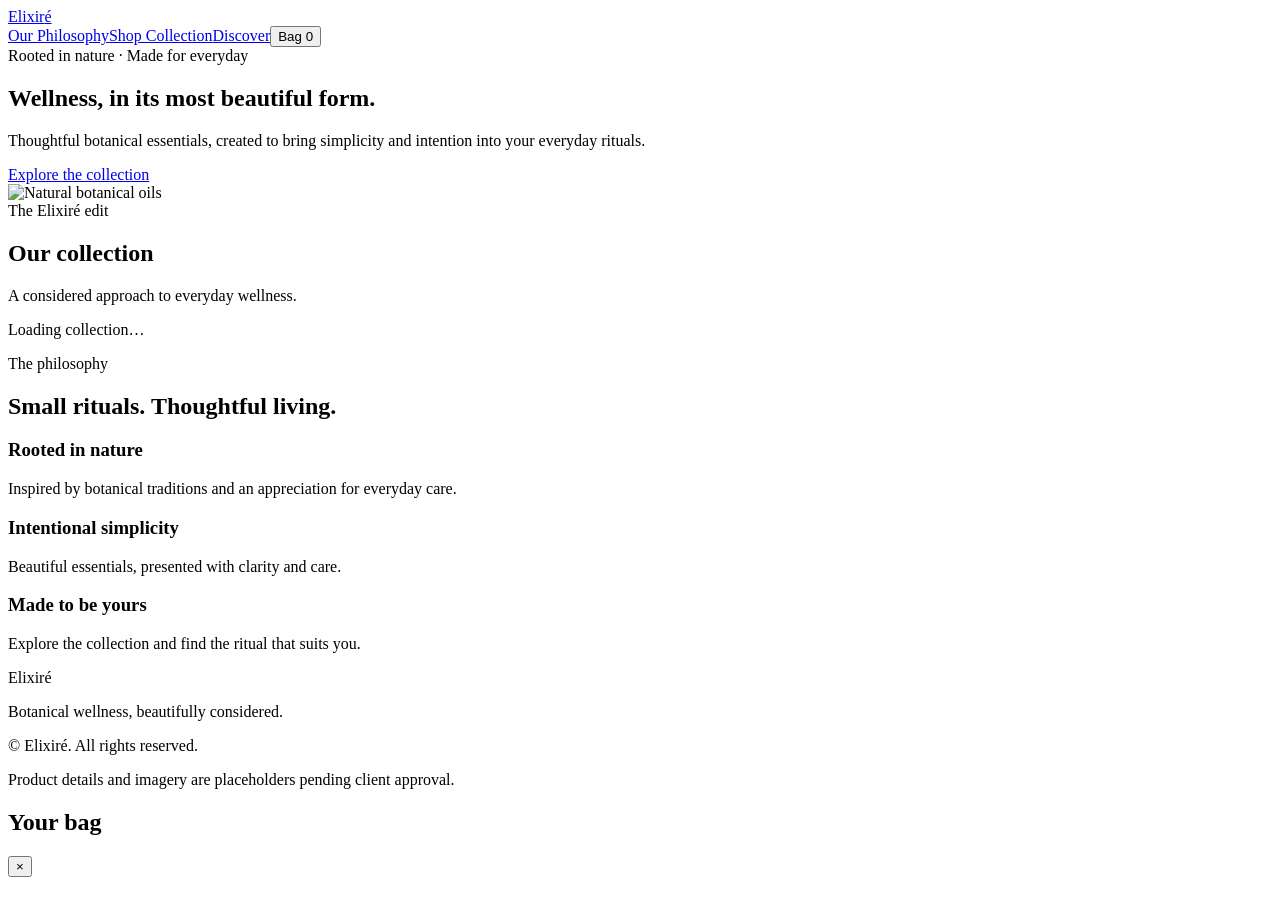
==== public/index.html @ fb662ac8 "Add files via upload" ====
<!doctype html><html lang="en"><head><meta charset="utf-8"><meta name="viewport" content="width=device-width,initial-scale=1"><title>Elixiré | The Art of Natural Wellness</title><meta name="description" content="Discover Elixiré's thoughtfully curated botanical wellness collection."><link rel="stylesheet" href="/assets/style.css"></head><body>
<header><a class="brand" href="/">Elixir<span>é</span></a><nav><a href="#story">Our Philosophy</a><a href="#shop">Shop Collection</a><a class="keep" href="#shop">Discover</a><button class="secondary" onclick="openCart()">Bag <span id="count">0</span></button></nav></header>
<main><section class="wrap hero"><div><div class="eyebrow">Rooted in nature · Made for everyday</div><h1>Wellness, in its most beautiful form.</h1><p class="lead">Thoughtful botanical essentials, created to bring simplicity and intention into your everyday rituals.</p><a class="primary" href="#shop">Explore the collection</a></div><img src="https://images.unsplash.com/photo-1608571423902-eed4a5ad8108?w=1300&q=85" alt="Natural botanical oils"></section>
<section class="section wrap" id="shop"><div class="section-head"><div><div class="eyebrow">The Elixiré edit</div><h2>Our collection</h2></div><p class="muted">A considered approach to everyday wellness.</p></div><div id="products" class="products"><p>Loading collection…</p></div></section>
<section class="feature" id="story"><div class="wrap"><div class="eyebrow">The philosophy</div><h2>Small rituals. Thoughtful living.</h2><div class="feature-grid"><div><h3>Rooted in nature</h3><p class="muted">Inspired by botanical traditions and an appreciation for everyday care.</p></div><div><h3>Intentional simplicity</h3><p class="muted">Beautiful essentials, presented with clarity and care.</p></div><div><h3>Made to be yours</h3><p class="muted">Explore the collection and find the ritual that suits you.</p></div></div></div></section></main>
<footer><div class="wrap footer-row"><div><div class="brand">Elixiré</div><p>Botanical wellness, beautifully considered.</p></div><div><p>© <span id="year"></span> Elixiré. All rights reserved.</p><p class="tiny">Product details and imagery are placeholders pending client approval.</p></div></div></footer>
<div id="overlay" class="overlay" onclick="closeCart()"></div><aside id="drawer" class="drawer"><div class="drawer-head"><h2>Your bag</h2><button class="icon-btn" onclick="closeCart()">×</button></div><div id="cartItems"></div><div id="cartTotals"></div></aside><div id="modal" class="modal" onclick="if(event.target===this)closeModal()"><div id="modalBox" class="modal-box"></div></div><script src="/assets/store.js"></script></body></html>
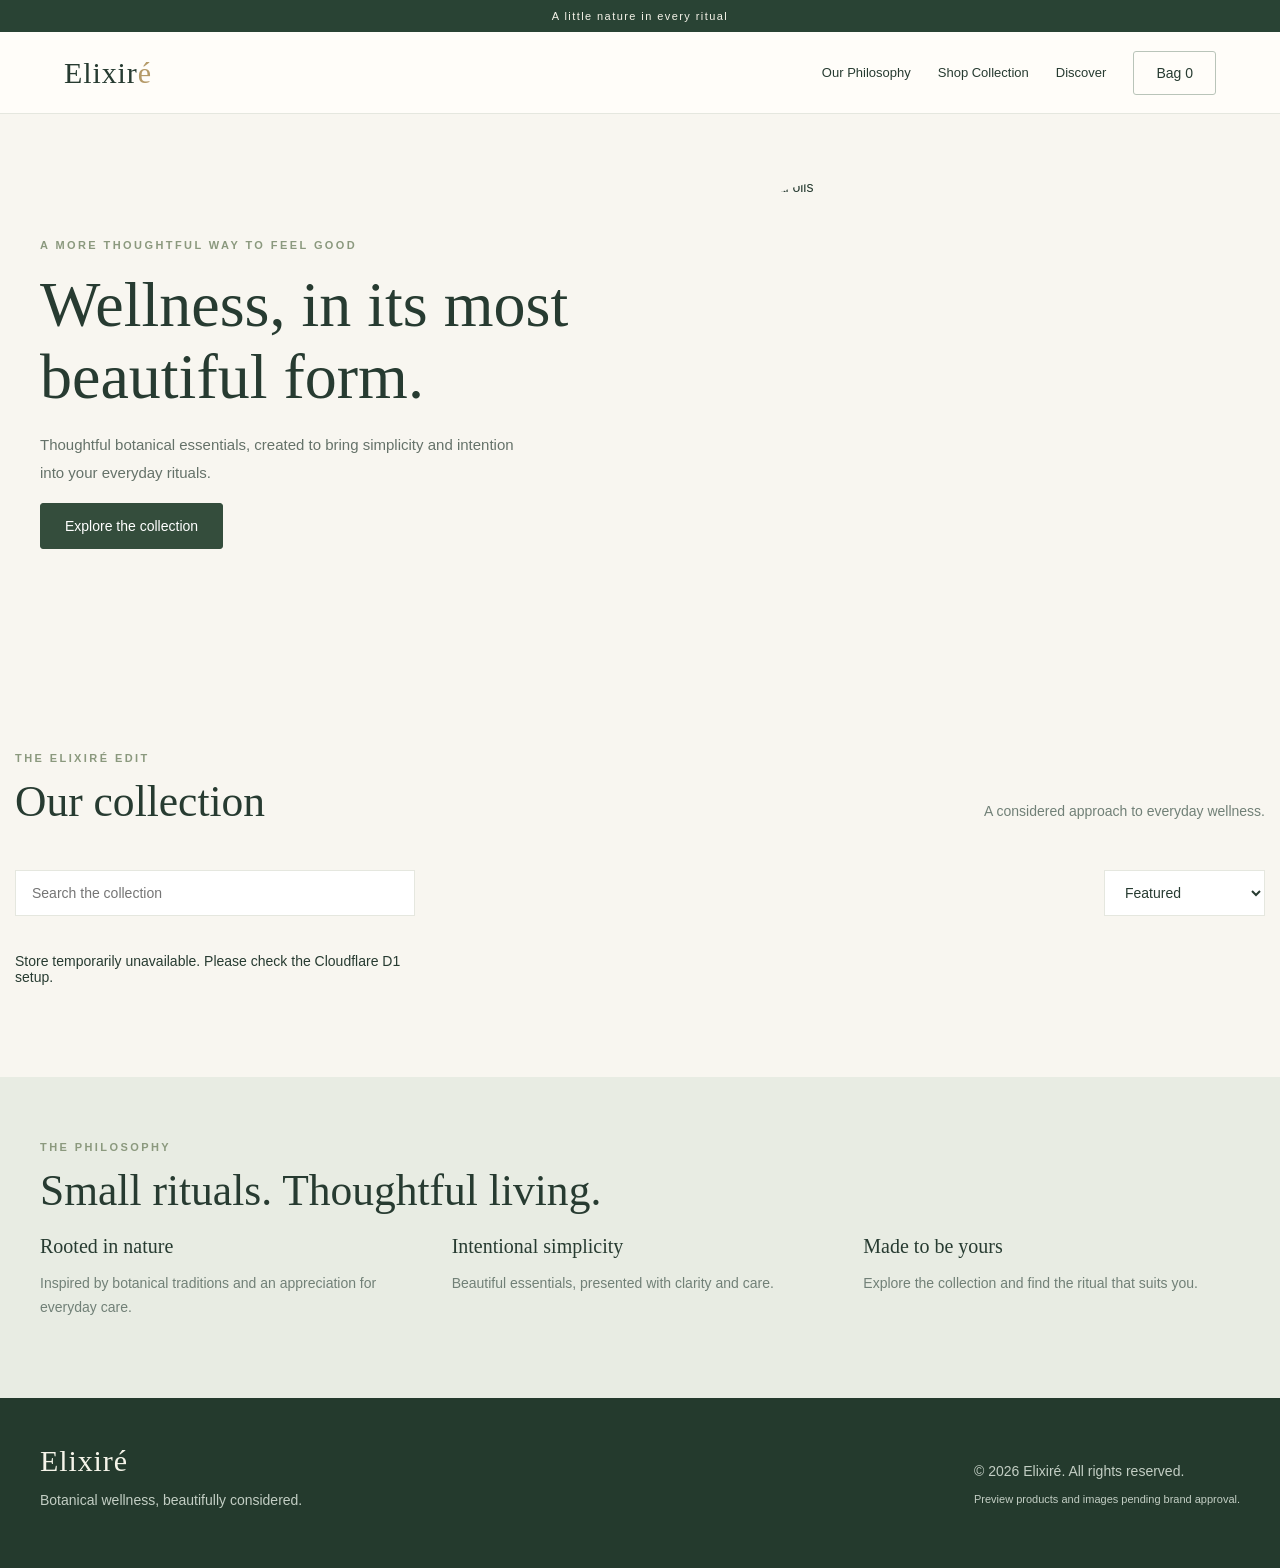
==== commit 853708c6: "Add files via upload" ====
--- a/public/index.html
+++ b/public/index.html
@@ -1,7 +1,7 @@
-<!doctype html><html lang="en"><head><meta charset="utf-8"><meta name="viewport" content="width=device-width,initial-scale=1"><title>Elixiré | The Art of Natural Wellness</title><meta name="description" content="Discover Elixiré's thoughtfully curated botanical wellness collection."><link rel="stylesheet" href="/assets/style.css"></head><body>
-<header><a class="brand" href="/">Elixir<span>é</span></a><nav><a href="#story">Our Philosophy</a><a href="#shop">Shop Collection</a><a class="keep" href="#shop">Discover</a><button class="secondary" onclick="openCart()">Bag <span id="count">0</span></button></nav></header>
-<main><section class="wrap hero"><div><div class="eyebrow">Rooted in nature · Made for everyday</div><h1>Wellness, in its most beautiful form.</h1><p class="lead">Thoughtful botanical essentials, created to bring simplicity and intention into your everyday rituals.</p><a class="primary" href="#shop">Explore the collection</a></div><img src="https://images.unsplash.com/photo-1608571423902-eed4a5ad8108?w=1300&q=85" alt="Natural botanical oils"></section>
-<section class="section wrap" id="shop"><div class="section-head"><div><div class="eyebrow">The Elixiré edit</div><h2>Our collection</h2></div><p class="muted">A considered approach to everyday wellness.</p></div><div id="products" class="products"><p>Loading collection…</p></div></section>
+<!doctype html><html lang="en"><head><meta charset="utf-8"><meta name="viewport" content="width=device-width,initial-scale=1"><title>Elixiré | The Art of Natural Wellness</title><meta name="description" content="Discover Elixiré's thoughtfully curated botanical wellness collection."><link rel="stylesheet" href="assets/style.css"></head><body>
+<div class="announcement" id="announcement">A little nature in every ritual</div><header><a class="brand" href="./">Elixir<span>é</span></a><nav><a href="#story">Our Philosophy</a><a href="#shop">Shop Collection</a><a class="keep" href="#story">Discover</a><button class="secondary" onclick="openCart()">Bag <span id="count">0</span></button></nav></header>
+<main><section class="wrap hero"><div><div class="eyebrow">A more thoughtful way to feel good</div><h1>Wellness, in its most beautiful form.</h1><p class="lead">Thoughtful botanical essentials, created to bring simplicity and intention into your everyday rituals.</p><a class="primary" href="#shop">Explore the collection</a></div><img src="https://images.unsplash.com/photo-1608571423902-eed4a5ad8108?w=1300&q=85" alt="Natural botanical oils"></section>
+<section class="section wrap" id="shop"><div class="section-head"><div><div class="eyebrow">The Elixiré edit</div><h2>Our collection</h2></div><p class="muted">A considered approach to everyday wellness.</p></div><div class="shop-tools"><input id="searchProducts" placeholder="Search the collection" aria-label="Search products" oninput="render()"><select id="sortProducts" onchange="render()" aria-label="Sort products"><option value="featured">Featured</option><option value="price_asc">Price: low to high</option><option value="price_desc">Price: high to low</option><option value="name">Name: A to Z</option></select></div><div id="products" class="products"><p>Loading collection…</p></div></section>
 <section class="feature" id="story"><div class="wrap"><div class="eyebrow">The philosophy</div><h2>Small rituals. Thoughtful living.</h2><div class="feature-grid"><div><h3>Rooted in nature</h3><p class="muted">Inspired by botanical traditions and an appreciation for everyday care.</p></div><div><h3>Intentional simplicity</h3><p class="muted">Beautiful essentials, presented with clarity and care.</p></div><div><h3>Made to be yours</h3><p class="muted">Explore the collection and find the ritual that suits you.</p></div></div></div></section></main>
-<footer><div class="wrap footer-row"><div><div class="brand">Elixiré</div><p>Botanical wellness, beautifully considered.</p></div><div><p>© <span id="year"></span> Elixiré. All rights reserved.</p><p class="tiny">Product details and imagery are placeholders pending client approval.</p></div></div></footer>
-<div id="overlay" class="overlay" onclick="closeCart()"></div><aside id="drawer" class="drawer"><div class="drawer-head"><h2>Your bag</h2><button class="icon-btn" onclick="closeCart()">×</button></div><div id="cartItems"></div><div id="cartTotals"></div></aside><div id="modal" class="modal" onclick="if(event.target===this)closeModal()"><div id="modalBox" class="modal-box"></div></div><script src="/assets/store.js"></script></body></html>
+<footer><div class="wrap footer-row"><div><div class="brand">Elixiré</div><p>Botanical wellness, beautifully considered.</p></div><div><p>© <span id="year"></span> Elixiré. All rights reserved.</p><p class="tiny">Preview products and images pending brand approval.</p></div></div></footer>
+<div id="previewBanner" class="preview-banner hide">GITHUB PREVIEW · Data stays in this browser only. Deploy to Cloudflare Pages + D1 for a shared store.</div><div id="overlay" class="overlay" onclick="closeCart()"></div><aside id="drawer" class="drawer"><div class="drawer-head"><h2>Your bag</h2><button class="icon-btn" onclick="closeCart()">×</button></div><div id="cartItems"></div><div id="cartTotals"></div></aside><div id="modal" class="modal" onclick="if(event.target===this)closeModal()"><div id="modalBox" class="modal-box"></div></div><script src="assets/runtime.js"></script><script src="assets/store.js"></script></body></html>
--- a/public/assets/style.css
+++ b/public/assets/style.css
@@ -0,0 +1,4 @@
+@import url('https://fonts.googleapis.com/css2?family=DM+Sans:wght@400;500;600;700&family=Playfair+Display:wght@400;500;600&display=swap');
+:root{--ink:#273b31;--muted:#718077;--bg:#f8f6f0;--green:#344d3c;--line:#e5e7df;--gold:#b59a68}*{box-sizing:border-box}body{margin:0;font:14px 'DM Sans',sans-serif;background:var(--bg);color:var(--ink)}button,input,select,textarea{font:inherit}button{cursor:pointer}a{color:inherit;text-decoration:none}header{height:82px;display:flex;align-items:center;justify-content:space-between;padding:0 max(5%,calc((100vw - 1280px)/2));border-bottom:1px solid var(--line);background:#fffdf9;position:sticky;top:0;z-index:5}.brand{font:30px 'Playfair Display',serif;letter-spacing:.03em}.brand span{color:var(--gold)}nav{display:flex;gap:27px;align-items:center}nav a{font-size:13px}button.primary,.primary{background:var(--green);border:1px solid var(--green);color:white;padding:14px 24px;border-radius:3px;display:inline-block}button.secondary,.secondary{background:transparent;border:1px solid #b9c4b9;color:var(--ink);padding:13px 22px;border-radius:3px}.wrap{max-width:1250px;margin:auto;padding:0 25px}.hero{min-height:530px;display:grid;grid-template-columns:1fr 1fr;align-items:center;gap:55px;padding-top:65px;padding-bottom:65px}.eyebrow{font-size:11px;letter-spacing:.22em;color:#8b997e;font-weight:700;text-transform:uppercase}h1,h2,h3{font-family:'Playfair Display',serif;font-weight:500}h1{font-size:clamp(44px,5vw,76px);line-height:1.12;margin:18px 0}h2{font-size:clamp(30px,3.4vw,47px);margin:12px 0}h3{font-size:23px;margin:8px 0}.lead{color:#657269;line-height:1.9;max-width:490px;font-size:15px}.hero img{width:100%;height:430px;object-fit:cover;border-radius:180px 180px 5px 5px}.section{padding:78px 0}.section-head{display:flex;justify-content:space-between;align-items:end;margin-bottom:32px}.muted{color:var(--muted);line-height:1.7}.products{display:grid;grid-template-columns:repeat(3,1fr);gap:24px}.product{background:#fff;border:1px solid var(--line);overflow:hidden}.product img{width:100%;height:285px;object-fit:cover;background:#f0eee7}.product .info{padding:22px}.product .row{display:flex;justify-content:space-between;align-items:center;gap:10px}.price{font-weight:700;font-size:16px}.tag{font-size:10px;letter-spacing:.12em;color:#7b886d}.feature{background:#e8ece3;padding:64px 0}.feature-grid{display:grid;grid-template-columns:repeat(3,1fr);gap:35px}.feature h3{font-size:20px}footer{padding:46px 0;background:#243a2d;color:#f5f4e9}.footer-row{display:flex;justify-content:space-between;gap:30px;align-items:center}footer p{color:#c3cec4}.overlay{position:fixed;inset:0;background:#101b15a8;z-index:10;display:none}.overlay.show{display:block}.drawer{position:fixed;z-index:11;right:0;top:0;bottom:0;width:min(470px,100%);background:#fff;padding:30px;overflow:auto;transform:translateX(105%);transition:transform .25s}.drawer.show{transform:translateX(0)}.drawer-head{display:flex;justify-content:space-between;align-items:center}.icon-btn{background:none;border:0;font-size:26px}.cart-line{display:grid;grid-template-columns:65px 1fr auto;gap:15px;padding:20px 0;border-bottom:1px solid var(--line)}.cart-line img{width:65px;height:75px;object-fit:cover}.qty{display:flex;align-items:center;gap:14px;margin-top:12px}.qty button{border:1px solid var(--line);background:#fff;padding:4px 10px}.totals{border-top:1px solid var(--line);padding-top:20px;margin-top:25px}.between{display:flex;justify-content:space-between;gap:15px;margin:13px 0}.modal{position:fixed;z-index:12;inset:0;display:none;align-items:center;justify-content:center;padding:20px;overflow:auto;background:#111c15a9}.modal.show{display:flex}.modal-box{position:relative;background:#fff;width:min(740px,100%);max-height:94vh;overflow:auto;padding:38px}.close{position:absolute;right:15px;top:12px;background:none;border:0;font-size:28px}.field{display:flex;flex-direction:column;gap:7px;margin-bottom:15px}.field label{font-size:12px;font-weight:600}.field input,.field select,.field textarea{width:100%;border:1px solid #dbe1d8;padding:13px;border-radius:3px;background:#fff;color:var(--ink)}.field textarea{min-height:100px}.form-grid{display:grid;grid-template-columns:1fr 1fr;gap:0 15px}.span2{grid-column:span 2}.notice{background:#f1f4ec;padding:17px;margin:18px 0;color:#536b55;line-height:1.7}.full{width:100%}.status{display:inline-block;padding:5px 9px;background:#e8eee5;color:#39543d;font-size:11px;text-transform:capitalize}.admin-shell{display:grid;grid-template-columns:245px 1fr;min-height:100vh}.sidebar{background:#243a2d;color:white;padding:30px 20px}.sidebar .brand{margin-bottom:35px;display:block}.sidebar button{display:block;width:100%;text-align:left;padding:14px 15px;border:0;background:transparent;color:#d9e3d9;margin-bottom:5px;border-radius:4px}.sidebar button.active,.sidebar button:hover{background:#3a5844;color:white}.admin-main{padding:35px clamp(18px,4vw,60px);min-width:0}.admin-top{display:flex;justify-content:space-between;align-items:center;margin-bottom:28px}.stats{display:grid;grid-template-columns:repeat(4,1fr);gap:17px}.stat,.panel{background:#fff;border:1px solid var(--line);padding:23px}.stat small{color:var(--muted)}.stat strong{font-size:28px;display:block;margin-top:12px}.panel{margin-top:23px;overflow:auto}.table-wrap{overflow:auto}table{border-collapse:collapse;width:100%;min-width:650px}th,td{text-align:left;padding:15px 10px;border-bottom:1px solid var(--line);font-size:12px}th{color:#77867a;font-size:11px;text-transform:uppercase;letter-spacing:.06em}td button{border:1px solid var(--line);background:#fff;padding:8px 11px;margin:2px}.actions{display:flex;gap:10px;flex-wrap:wrap}.split{display:grid;grid-template-columns:1fr 1fr;gap:18px}.hide{display:none!important}.mobile-admin-nav{display:none}.tiny{font-size:11px}.empty{padding:30px 0;color:var(--muted)}@media(max-width:850px){header{padding:0 20px;height:72px}nav{gap:12px}nav a:not(.keep){display:none}.hero{grid-template-columns:1fr;gap:25px;padding-top:42px}.hero img{height:330px}.products,.feature-grid{grid-template-columns:1fr 1fr}.admin-shell{grid-template-columns:1fr}.sidebar{padding:18px}.sidebar .brand{margin:0 0 15px}.sidebar button{display:inline-block;width:auto;margin:3px;padding:9px 11px}.admin-main{padding:22px}.stats{grid-template-columns:1fr 1fr}}@media(max-width:540px){.hero img{height:285px}.products,.feature-grid,.form-grid,.split{grid-template-columns:1fr}.span2{grid-column:auto}.section{padding:52px 0}.product img{height:250px}.footer-row{display:block}.modal-box{padding:30px 20px}.stats{gap:9px}.stat{padding:15px}.stat strong{font-size:23px}.section-head{display:block}}
+/* V3 refinements */
+.announcement{background:#294334;color:#f5f3e9;text-align:center;font-size:11px;letter-spacing:.13em;padding:10px 16px}.shop-tools{display:flex;gap:12px;justify-content:space-between;margin:0 0 23px}.shop-tools input,.shop-tools select{border:1px solid var(--line);padding:13px 16px;background:white;color:var(--ink);font:inherit}.shop-tools input{width:min(400px,65%)}.shop-tools select{max-width:220px}.compare{color:#99a49b;font-size:12px;font-weight:400;margin-left:7px}.product{transition:box-shadow .22s,transform .22s}.product:hover{box-shadow:0 15px 42px #243a2d12;transform:translateY(-3px)}.product .info h3{min-height:54px}.preview-banner{position:fixed;z-index:8;bottom:0;left:0;right:0;background:#eadfc6;color:#4a422e;text-align:center;font-size:11px;padding:10px 20px;box-shadow:0 -3px 12px #0001}.admin-main{background:#f5f6f1}.admin-top h2{font-size:36px}.stat{border-radius:8px}.stat strong{font-family:'DM Sans',sans-serif;font-weight:600}.panel{border-radius:8px}.sidebar{position:sticky;top:0;height:100vh}.sidebar button{transition:background .15s}.status{border-radius:3px;font-weight:700;letter-spacing:.03em}.status.paid,.status.delivered{background:#e4f2e5;color:#286a3c}.status.failed,.status.cancelled{background:#f9e8e3;color:#9b4535}.status.pending{background:#fbefd9;color:#9b6b19}.admin-toolbar{display:flex;align-items:center;justify-content:space-between;gap:15px;flex-wrap:wrap}.admin-toolbar input,.admin-toolbar select{padding:12px;border:1px solid var(--line);background:white;min-width:160px}.product-cell{display:flex;align-items:center;gap:13px;min-width:210px}.product-cell img{width:52px;height:58px;object-fit:cover;background:#eaece5}.pill{font-size:11px;background:#f0f2ed;padding:5px 9px;color:#526858;white-space:nowrap}.pill.low{background:#fff0e6;color:#ad572b}.field-hint{font-size:11px;color:var(--muted)}.product-form-heading{font-size:14px;font-weight:700;border-bottom:1px solid var(--line);padding:0 0 10px;margin:18px 0}.mini{font-size:12px}.danger{color:#a24b3a}.order-filter{display:flex;gap:9px;align-items:center;flex-wrap:wrap}.order-filter select,.order-filter input{border:1px solid var(--line);background:#fff;padding:11px}.empty-state{text-align:center;padding:48px 15px;color:var(--muted)}@media(max-width:850px){.sidebar{position:relative;height:auto}.sidebar button{font-size:12px}.admin-top{gap:14px;flex-wrap:wrap}}@media(max-width:540px){.shop-tools{flex-direction:column}.shop-tools input,.shop-tools select{width:100%;max-width:none}.product .info h3{min-height:0}.admin-main{padding:17px}.stat strong{font-size:21px}.admin-top h2{font-size:30px}.admin-toolbar input,.admin-toolbar select{width:100%}nav .keep{display:none}}
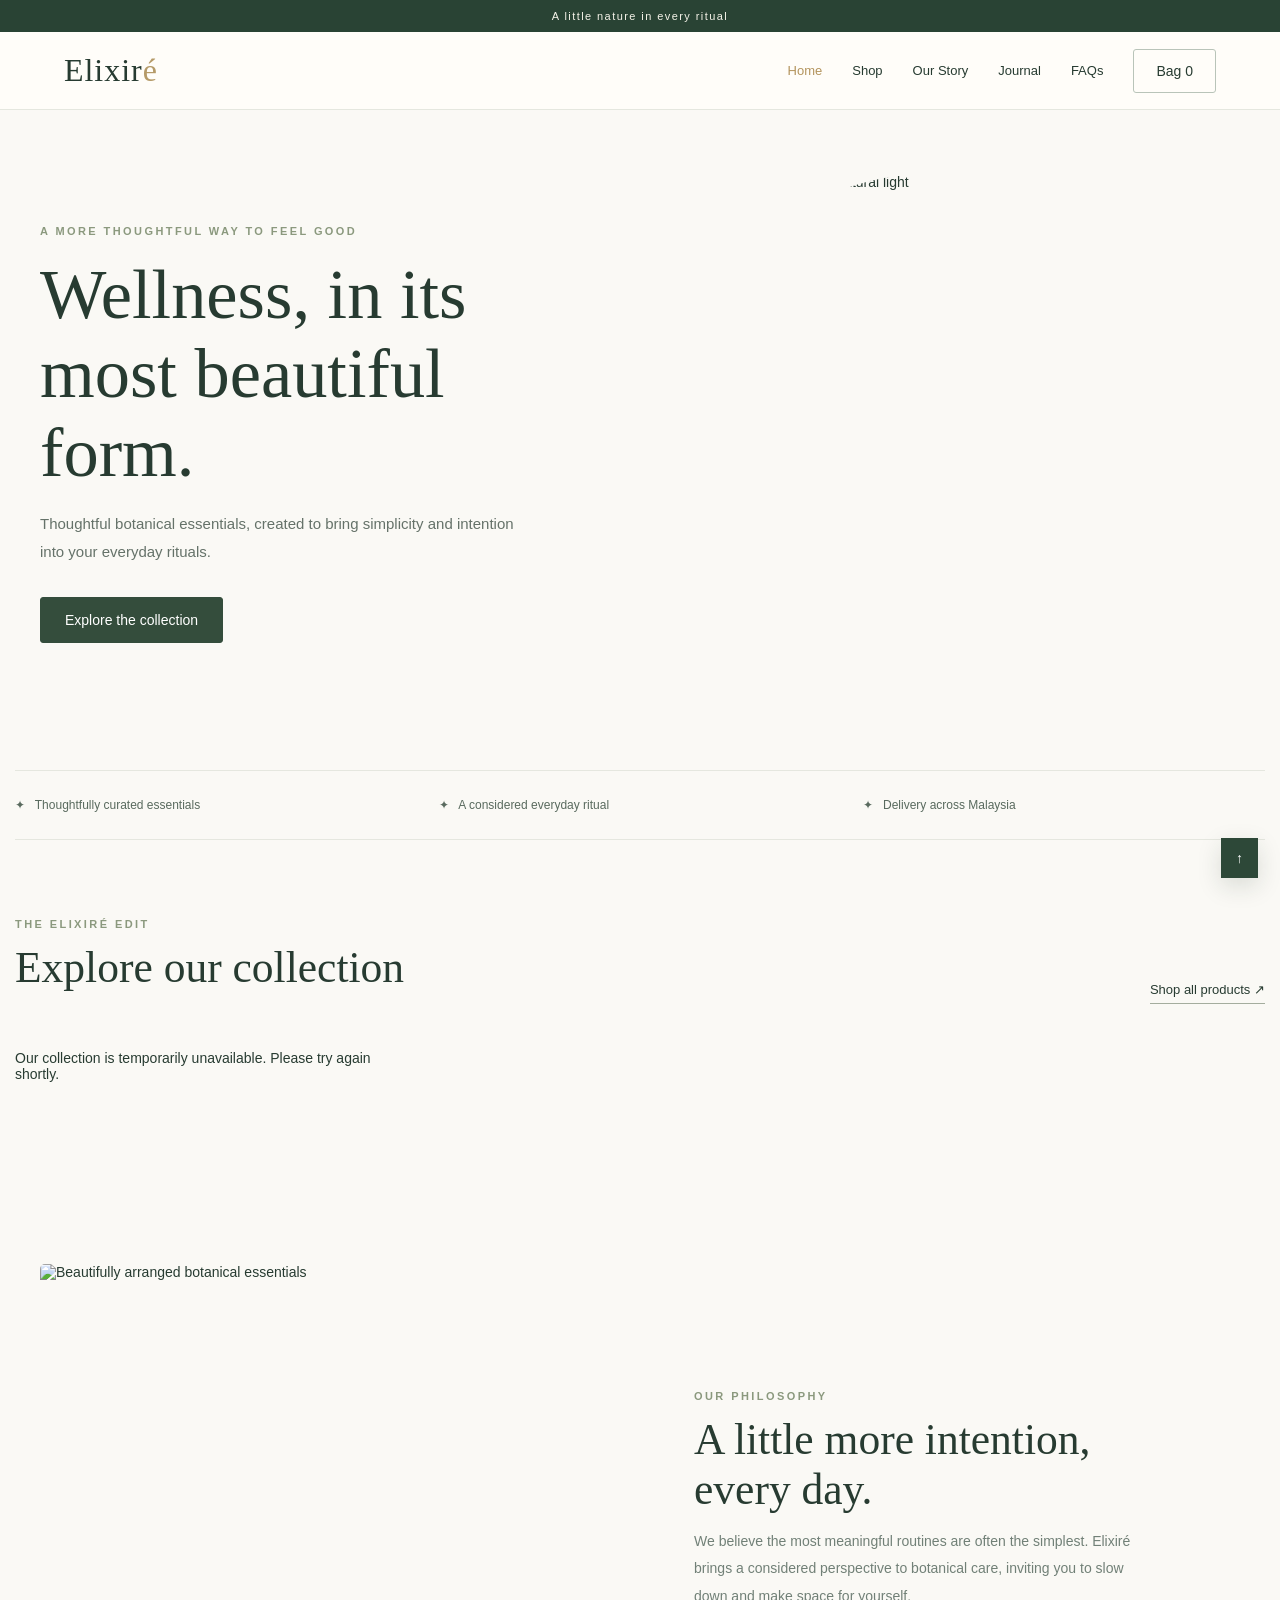
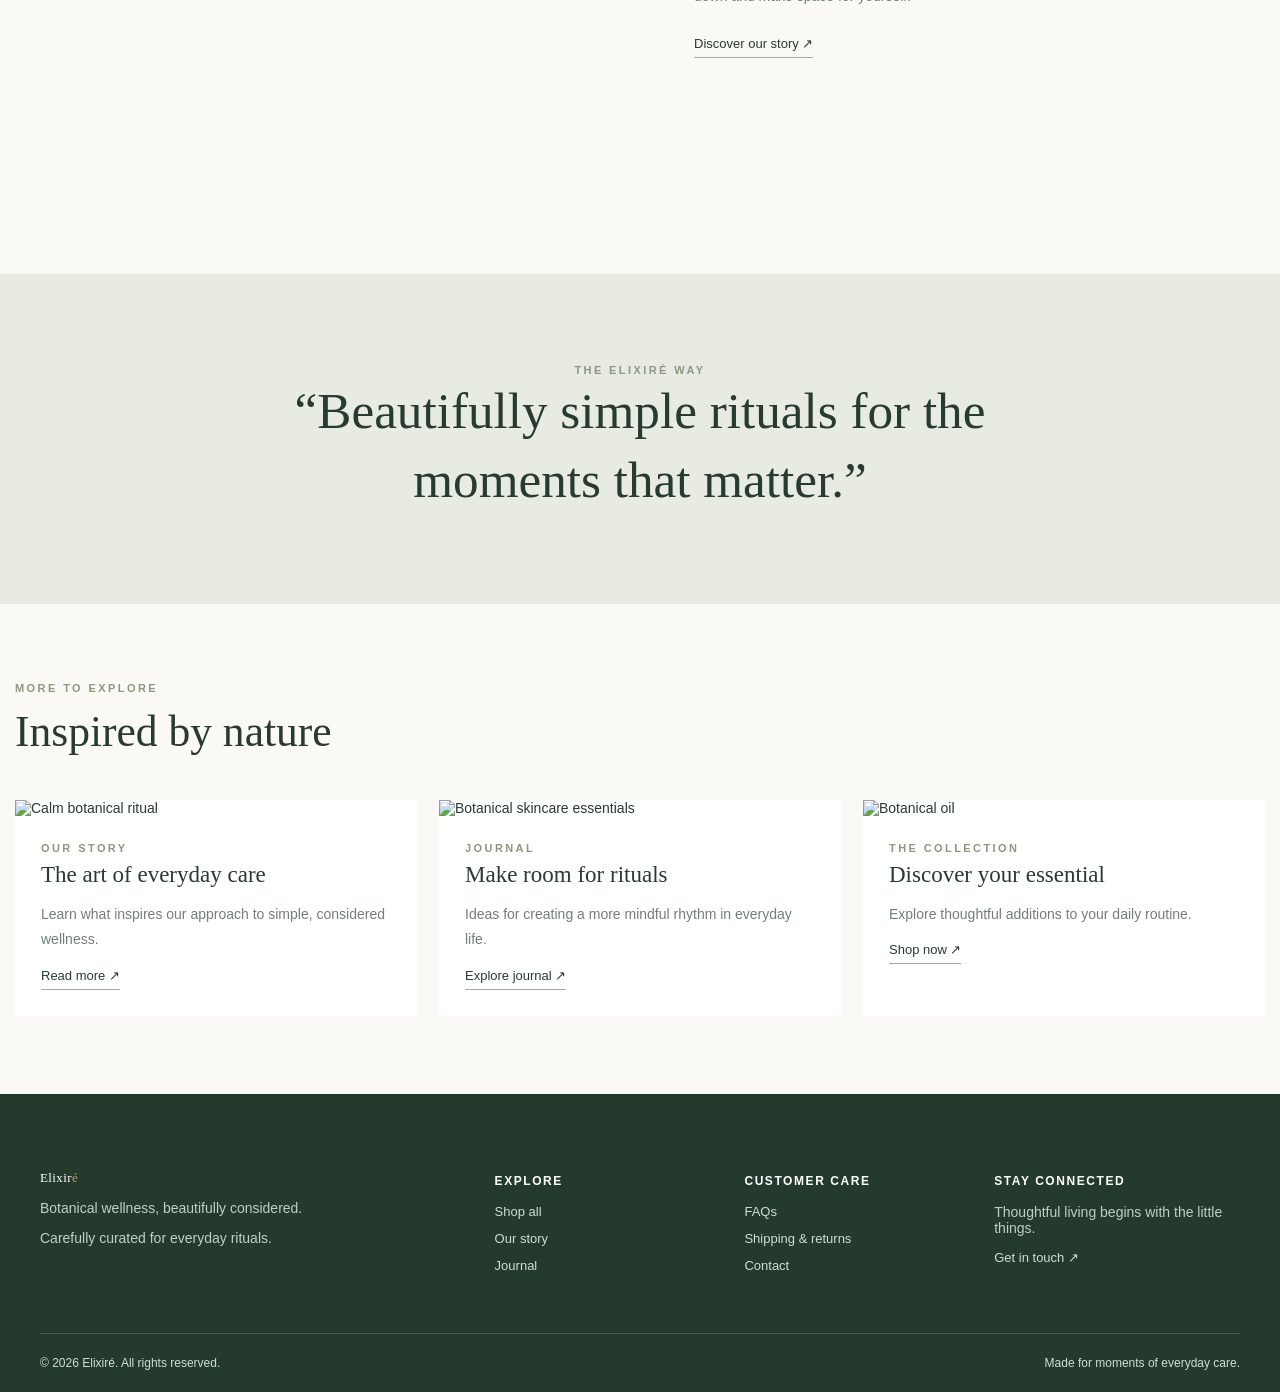
==== commit 66c4fa36: "Add files via upload" ====
--- a/public/index.html
+++ b/public/index.html
@@ -1,7 +1 @@
-<!doctype html><html lang="en"><head><meta charset="utf-8"><meta name="viewport" content="width=device-width,initial-scale=1"><title>Elixiré | The Art of Natural Wellness</title><meta name="description" content="Discover Elixiré's thoughtfully curated botanical wellness collection."><link rel="stylesheet" href="assets/style.css"></head><body>
-<div class="announcement" id="announcement">A little nature in every ritual</div><header><a class="brand" href="./">Elixir<span>é</span></a><nav><a href="#story">Our Philosophy</a><a href="#shop">Shop Collection</a><a class="keep" href="#story">Discover</a><button class="secondary" onclick="openCart()">Bag <span id="count">0</span></button></nav></header>
-<main><section class="wrap hero"><div><div class="eyebrow">A more thoughtful way to feel good</div><h1>Wellness, in its most beautiful form.</h1><p class="lead">Thoughtful botanical essentials, created to bring simplicity and intention into your everyday rituals.</p><a class="primary" href="#shop">Explore the collection</a></div><img src="https://images.unsplash.com/photo-1608571423902-eed4a5ad8108?w=1300&q=85" alt="Natural botanical oils"></section>
-<section class="section wrap" id="shop"><div class="section-head"><div><div class="eyebrow">The Elixiré edit</div><h2>Our collection</h2></div><p class="muted">A considered approach to everyday wellness.</p></div><div class="shop-tools"><input id="searchProducts" placeholder="Search the collection" aria-label="Search products" oninput="render()"><select id="sortProducts" onchange="render()" aria-label="Sort products"><option value="featured">Featured</option><option value="price_asc">Price: low to high</option><option value="price_desc">Price: high to low</option><option value="name">Name: A to Z</option></select></div><div id="products" class="products"><p>Loading collection…</p></div></section>
-<section class="feature" id="story"><div class="wrap"><div class="eyebrow">The philosophy</div><h2>Small rituals. Thoughtful living.</h2><div class="feature-grid"><div><h3>Rooted in nature</h3><p class="muted">Inspired by botanical traditions and an appreciation for everyday care.</p></div><div><h3>Intentional simplicity</h3><p class="muted">Beautiful essentials, presented with clarity and care.</p></div><div><h3>Made to be yours</h3><p class="muted">Explore the collection and find the ritual that suits you.</p></div></div></div></section></main>
-<footer><div class="wrap footer-row"><div><div class="brand">Elixiré</div><p>Botanical wellness, beautifully considered.</p></div><div><p>© <span id="year"></span> Elixiré. All rights reserved.</p><p class="tiny">Preview products and images pending brand approval.</p></div></div></footer>
-<div id="previewBanner" class="preview-banner hide">GITHUB PREVIEW · Data stays in this browser only. Deploy to Cloudflare Pages + D1 for a shared store.</div><div id="overlay" class="overlay" onclick="closeCart()"></div><aside id="drawer" class="drawer"><div class="drawer-head"><h2>Your bag</h2><button class="icon-btn" onclick="closeCart()">×</button></div><div id="cartItems"></div><div id="cartTotals"></div></aside><div id="modal" class="modal" onclick="if(event.target===this)closeModal()"><div id="modalBox" class="modal-box"></div></div><script src="assets/runtime.js"></script><script src="assets/store.js"></script></body></html>
+<!doctype html><html lang="en"><head><meta charset="utf-8"><meta name="viewport" content="width=device-width,initial-scale=1"><title>The Art of Natural Wellness | Elixiré</title><meta name="description" content="Thoughtfully curated botanical wellness essentials."><meta name="theme-color" content="#294334"><link rel="stylesheet" href="assets/style.css"></head><body><div class="announcement" id="announcement">A little nature in every ritual</div><header class="site-header"><a class="brand" href="">Elixir<span>é</span></a><button class="menu-toggle" aria-label="Open menu" aria-expanded="false" onclick="let n=document.getElementById('siteNav');n.classList.toggle('open');this.setAttribute('aria-expanded',n.classList.contains('open'))">☰</button><nav id="siteNav"><a class="active" href="">Home</a><a class="" href="shop/">Shop</a><a class="" href="story/">Our Story</a><a class="" href="journal/">Journal</a><a class="" href="faq/">FAQs</a><button class="secondary bag-button" onclick="openCart()">Bag <span id="count">0</span></button></nav></header><main><section class="wrap editorial-hero"><div><div class="eyebrow">A MORE THOUGHTFUL WAY TO FEEL GOOD</div><h1>Wellness, in its most beautiful form.</h1><p class="lead">Thoughtful botanical essentials, created to bring simplicity and intention into your everyday rituals.</p><a class="primary" href="shop/">Explore the collection</a></div><img class="hero-image" src="https://images.unsplash.com/photo-1608571423902-eed4a5ad8108?w=1300&q=85" alt="Botanical oil bottle in natural light"></section><div class="wrap benefits"><div>✦ &nbsp; Thoughtfully curated essentials</div><div>✦ &nbsp; A considered everyday ritual</div><div>✦ &nbsp; Delivery across Malaysia</div></div><section class="section wrap" id="shop"><div class="section-head"><div><div class="eyebrow">THE ELIXIRÉ EDIT</div><h2>Explore our collection</h2></div><a class="text-link" href="shop/">Shop all products ↗</a></div><div id="products" class="products"><p>Loading collection…</p></div></section><section class="image-story wrap"><img src="https://images.unsplash.com/photo-1608248543803-ba4f8c70ae0b?w=1200&q=85" loading="lazy" alt="Beautifully arranged botanical essentials"><div class="copy"><div class="eyebrow">OUR PHILOSOPHY</div><h2>A little more intention, every day.</h2><p>We believe the most meaningful routines are often the simplest. Elixiré brings a considered perspective to botanical care, inviting you to slow down and make space for yourself.</p><a class="text-link" href="story/">Discover our story ↗</a></div></section><section class="quote-band"><div class="eyebrow">THE ELIXIRÉ WAY</div><blockquote>“Beautifully simple rituals for the moments that matter.”</blockquote></section><section class="section wrap"><div class="section-head"><div><div class="eyebrow">MORE TO EXPLORE</div><h2>Inspired by nature</h2></div></div><div class="editorial-grid"><a class="editorial-tile" href="story/"><img src="https://images.unsplash.com/photo-1540555700478-4be289fbecef?w=1200&q=85" loading="lazy" alt="Calm botanical ritual"><div class="tile-copy"><div class="eyebrow">OUR STORY</div><h3>The art of everyday care</h3><p>Learn what inspires our approach to simple, considered wellness.</p><span class="text-link">Read more ↗</span></div></a><a class="editorial-tile" href="journal/"><img src="https://images.unsplash.com/photo-1608248543803-ba4f8c70ae0b?w=1200&q=85" loading="lazy" alt="Botanical skincare essentials"><div class="tile-copy"><div class="eyebrow">JOURNAL</div><h3>Make room for rituals</h3><p>Ideas for creating a more mindful rhythm in everyday life.</p><span class="text-link">Explore journal ↗</span></div></a><a class="editorial-tile" href="shop/"><img src="https://images.unsplash.com/photo-1608571423902-eed4a5ad8108?w=1300&q=85" loading="lazy" alt="Botanical oil"><div class="tile-copy"><div class="eyebrow">THE COLLECTION</div><h3>Discover your essential</h3><p>Explore thoughtful additions to your daily routine.</p><span class="text-link">Shop now ↗</span></div></a></div></section></main><footer class="site-footer"><div class="wrap"><div class="footer-columns"><div><a class="brand" href="">Elixir<span>é</span></a><p>Botanical wellness, beautifully considered.</p><p>Carefully curated for everyday rituals.</p></div><div><h4>Explore</h4><a href="shop/">Shop all</a><a href="story/">Our story</a><a href="journal/">Journal</a></div><div><h4>Customer care</h4><a href="faq/">FAQs</a><a href="shipping/">Shipping & returns</a><a href="contact/">Contact</a></div><div><h4>Stay connected</h4><p>Thoughtful living begins with the little things.</p><a href="contact/">Get in touch ↗</a></div></div><div class="footer-bottom"><span>© <span data-year></span> Elixiré. All rights reserved.</span><span>Made for moments of everyday care.</span></div></div></footer><button class="floating-top" onclick="window.scrollTo({top:0,behavior:'smooth'}" aria-label="Back to top">↑</button><div id="overlay" class="overlay" onclick="closeCart()"></div><aside id="drawer" class="drawer"><div class="drawer-head"><h2>Your bag</h2><button class="icon-btn" onclick="closeCart()" aria-label="Close bag">×</button></div><div id="cartItems"></div><div id="cartTotals"></div></aside><div id="modal" class="modal" onclick="if(event.target===this)closeModal()"><div id="modalBox" class="modal-box"></div></div><script src="assets/runtime.js"></script><script src="assets/store.js"></script></body></html>
--- a/public/assets/style.css
+++ b/public/assets/style.css
@@ -2,3 +2,8 @@
 :root{--ink:#273b31;--muted:#718077;--bg:#f8f6f0;--green:#344d3c;--line:#e5e7df;--gold:#b59a68}*{box-sizing:border-box}body{margin:0;font:14px 'DM Sans',sans-serif;background:var(--bg);color:var(--ink)}button,input,select,textarea{font:inherit}button{cursor:pointer}a{color:inherit;text-decoration:none}header{height:82px;display:flex;align-items:center;justify-content:space-between;padding:0 max(5%,calc((100vw - 1280px)/2));border-bottom:1px solid var(--line);background:#fffdf9;position:sticky;top:0;z-index:5}.brand{font:30px 'Playfair Display',serif;letter-spacing:.03em}.brand span{color:var(--gold)}nav{display:flex;gap:27px;align-items:center}nav a{font-size:13px}button.primary,.primary{background:var(--green);border:1px solid var(--green);color:white;padding:14px 24px;border-radius:3px;display:inline-block}button.secondary,.secondary{background:transparent;border:1px solid #b9c4b9;color:var(--ink);padding:13px 22px;border-radius:3px}.wrap{max-width:1250px;margin:auto;padding:0 25px}.hero{min-height:530px;display:grid;grid-template-columns:1fr 1fr;align-items:center;gap:55px;padding-top:65px;padding-bottom:65px}.eyebrow{font-size:11px;letter-spacing:.22em;color:#8b997e;font-weight:700;text-transform:uppercase}h1,h2,h3{font-family:'Playfair Display',serif;font-weight:500}h1{font-size:clamp(44px,5vw,76px);line-height:1.12;margin:18px 0}h2{font-size:clamp(30px,3.4vw,47px);margin:12px 0}h3{font-size:23px;margin:8px 0}.lead{color:#657269;line-height:1.9;max-width:490px;font-size:15px}.hero img{width:100%;height:430px;object-fit:cover;border-radius:180px 180px 5px 5px}.section{padding:78px 0}.section-head{display:flex;justify-content:space-between;align-items:end;margin-bottom:32px}.muted{color:var(--muted);line-height:1.7}.products{display:grid;grid-template-columns:repeat(3,1fr);gap:24px}.product{background:#fff;border:1px solid var(--line);overflow:hidden}.product img{width:100%;height:285px;object-fit:cover;background:#f0eee7}.product .info{padding:22px}.product .row{display:flex;justify-content:space-between;align-items:center;gap:10px}.price{font-weight:700;font-size:16px}.tag{font-size:10px;letter-spacing:.12em;color:#7b886d}.feature{background:#e8ece3;padding:64px 0}.feature-grid{display:grid;grid-template-columns:repeat(3,1fr);gap:35px}.feature h3{font-size:20px}footer{padding:46px 0;background:#243a2d;color:#f5f4e9}.footer-row{display:flex;justify-content:space-between;gap:30px;align-items:center}footer p{color:#c3cec4}.overlay{position:fixed;inset:0;background:#101b15a8;z-index:10;display:none}.overlay.show{display:block}.drawer{position:fixed;z-index:11;right:0;top:0;bottom:0;width:min(470px,100%);background:#fff;padding:30px;overflow:auto;transform:translateX(105%);transition:transform .25s}.drawer.show{transform:translateX(0)}.drawer-head{display:flex;justify-content:space-between;align-items:center}.icon-btn{background:none;border:0;font-size:26px}.cart-line{display:grid;grid-template-columns:65px 1fr auto;gap:15px;padding:20px 0;border-bottom:1px solid var(--line)}.cart-line img{width:65px;height:75px;object-fit:cover}.qty{display:flex;align-items:center;gap:14px;margin-top:12px}.qty button{border:1px solid var(--line);background:#fff;padding:4px 10px}.totals{border-top:1px solid var(--line);padding-top:20px;margin-top:25px}.between{display:flex;justify-content:space-between;gap:15px;margin:13px 0}.modal{position:fixed;z-index:12;inset:0;display:none;align-items:center;justify-content:center;padding:20px;overflow:auto;background:#111c15a9}.modal.show{display:flex}.modal-box{position:relative;background:#fff;width:min(740px,100%);max-height:94vh;overflow:auto;padding:38px}.close{position:absolute;right:15px;top:12px;background:none;border:0;font-size:28px}.field{display:flex;flex-direction:column;gap:7px;margin-bottom:15px}.field label{font-size:12px;font-weight:600}.field input,.field select,.field textarea{width:100%;border:1px solid #dbe1d8;padding:13px;border-radius:3px;background:#fff;color:var(--ink)}.field textarea{min-height:100px}.form-grid{display:grid;grid-template-columns:1fr 1fr;gap:0 15px}.span2{grid-column:span 2}.notice{background:#f1f4ec;padding:17px;margin:18px 0;color:#536b55;line-height:1.7}.full{width:100%}.status{display:inline-block;padding:5px 9px;background:#e8eee5;color:#39543d;font-size:11px;text-transform:capitalize}.admin-shell{display:grid;grid-template-columns:245px 1fr;min-height:100vh}.sidebar{background:#243a2d;color:white;padding:30px 20px}.sidebar .brand{margin-bottom:35px;display:block}.sidebar button{display:block;width:100%;text-align:left;padding:14px 15px;border:0;background:transparent;color:#d9e3d9;margin-bottom:5px;border-radius:4px}.sidebar button.active,.sidebar button:hover{background:#3a5844;color:white}.admin-main{padding:35px clamp(18px,4vw,60px);min-width:0}.admin-top{display:flex;justify-content:space-between;align-items:center;margin-bottom:28px}.stats{display:grid;grid-template-columns:repeat(4,1fr);gap:17px}.stat,.panel{background:#fff;border:1px solid var(--line);padding:23px}.stat small{color:var(--muted)}.stat strong{font-size:28px;display:block;margin-top:12px}.panel{margin-top:23px;overflow:auto}.table-wrap{overflow:auto}table{border-collapse:collapse;width:100%;min-width:650px}th,td{text-align:left;padding:15px 10px;border-bottom:1px solid var(--line);font-size:12px}th{color:#77867a;font-size:11px;text-transform:uppercase;letter-spacing:.06em}td button{border:1px solid var(--line);background:#fff;padding:8px 11px;margin:2px}.actions{display:flex;gap:10px;flex-wrap:wrap}.split{display:grid;grid-template-columns:1fr 1fr;gap:18px}.hide{display:none!important}.mobile-admin-nav{display:none}.tiny{font-size:11px}.empty{padding:30px 0;color:var(--muted)}@media(max-width:850px){header{padding:0 20px;height:72px}nav{gap:12px}nav a:not(.keep){display:none}.hero{grid-template-columns:1fr;gap:25px;padding-top:42px}.hero img{height:330px}.products,.feature-grid{grid-template-columns:1fr 1fr}.admin-shell{grid-template-columns:1fr}.sidebar{padding:18px}.sidebar .brand{margin:0 0 15px}.sidebar button{display:inline-block;width:auto;margin:3px;padding:9px 11px}.admin-main{padding:22px}.stats{grid-template-columns:1fr 1fr}}@media(max-width:540px){.hero img{height:285px}.products,.feature-grid,.form-grid,.split{grid-template-columns:1fr}.span2{grid-column:auto}.section{padding:52px 0}.product img{height:250px}.footer-row{display:block}.modal-box{padding:30px 20px}.stats{gap:9px}.stat{padding:15px}.stat strong{font-size:23px}.section-head{display:block}}
 /* V3 refinements */
 .announcement{background:#294334;color:#f5f3e9;text-align:center;font-size:11px;letter-spacing:.13em;padding:10px 16px}.shop-tools{display:flex;gap:12px;justify-content:space-between;margin:0 0 23px}.shop-tools input,.shop-tools select{border:1px solid var(--line);padding:13px 16px;background:white;color:var(--ink);font:inherit}.shop-tools input{width:min(400px,65%)}.shop-tools select{max-width:220px}.compare{color:#99a49b;font-size:12px;font-weight:400;margin-left:7px}.product{transition:box-shadow .22s,transform .22s}.product:hover{box-shadow:0 15px 42px #243a2d12;transform:translateY(-3px)}.product .info h3{min-height:54px}.preview-banner{position:fixed;z-index:8;bottom:0;left:0;right:0;background:#eadfc6;color:#4a422e;text-align:center;font-size:11px;padding:10px 20px;box-shadow:0 -3px 12px #0001}.admin-main{background:#f5f6f1}.admin-top h2{font-size:36px}.stat{border-radius:8px}.stat strong{font-family:'DM Sans',sans-serif;font-weight:600}.panel{border-radius:8px}.sidebar{position:sticky;top:0;height:100vh}.sidebar button{transition:background .15s}.status{border-radius:3px;font-weight:700;letter-spacing:.03em}.status.paid,.status.delivered{background:#e4f2e5;color:#286a3c}.status.failed,.status.cancelled{background:#f9e8e3;color:#9b4535}.status.pending{background:#fbefd9;color:#9b6b19}.admin-toolbar{display:flex;align-items:center;justify-content:space-between;gap:15px;flex-wrap:wrap}.admin-toolbar input,.admin-toolbar select{padding:12px;border:1px solid var(--line);background:white;min-width:160px}.product-cell{display:flex;align-items:center;gap:13px;min-width:210px}.product-cell img{width:52px;height:58px;object-fit:cover;background:#eaece5}.pill{font-size:11px;background:#f0f2ed;padding:5px 9px;color:#526858;white-space:nowrap}.pill.low{background:#fff0e6;color:#ad572b}.field-hint{font-size:11px;color:var(--muted)}.product-form-heading{font-size:14px;font-weight:700;border-bottom:1px solid var(--line);padding:0 0 10px;margin:18px 0}.mini{font-size:12px}.danger{color:#a24b3a}.order-filter{display:flex;gap:9px;align-items:center;flex-wrap:wrap}.order-filter select,.order-filter input{border:1px solid var(--line);background:#fff;padding:11px}.empty-state{text-align:center;padding:48px 15px;color:var(--muted)}@media(max-width:850px){.sidebar{position:relative;height:auto}.sidebar button{font-size:12px}.admin-top{gap:14px;flex-wrap:wrap}}@media(max-width:540px){.shop-tools{flex-direction:column}.shop-tools input,.shop-tools select{width:100%;max-width:none}.product .info h3{min-height:0}.admin-main{padding:17px}.stat strong{font-size:21px}.admin-top h2{font-size:30px}.admin-toolbar input,.admin-toolbar select{width:100%}nav .keep{display:none}}
+
+/* Editorial storefront V4 */
+body{background:#faf9f5}header.site-header{height:78px}.site-header nav{gap:30px}.site-header nav a{transition:color .2s}.site-header nav a:hover,.site-header nav a.active{color:#b3935c}.site-header .brand{font-size:32px}.menu-toggle{display:none;background:none;border:0;padding:8px;color:var(--ink)}.site-footer{padding:64px 0 22px}.footer-columns{display:grid;grid-template-columns:2fr 1fr 1fr 1.2fr;gap:45px;padding-bottom:48px}.footer-columns a{display:block;margin:12px 0;color:#d2dcd2;font-size:13px}.footer-columns h4{font-size:12px;font-weight:600;letter-spacing:.13em;text-transform:uppercase;color:#fff}.footer-bottom{border-top:1px solid #ffffff30;padding-top:22px;display:flex;justify-content:space-between;gap:20px;color:#d2dcd2;font-size:12px}.editorial-hero{min-height:620px;display:grid;grid-template-columns:1fr 1fr;align-items:center;gap:8%;padding-top:64px;padding-bottom:76px}.editorial-hero h1{font-size:clamp(52px,5.5vw,86px);max-width:680px}.editorial-hero .hero-image{width:100%;height:520px;object-fit:cover;border-radius:240px 240px 6px 6px}.editorial-hero .lead{margin-bottom:30px}.text-link{display:inline-flex;align-items:center;gap:10px;border-bottom:1px solid #a4ad9e;padding-bottom:6px;font-size:13px}.benefits{display:grid;grid-template-columns:repeat(3,1fr);gap:22px;border-top:1px solid var(--line);border-bottom:1px solid var(--line);padding:27px 0}.benefits div{display:flex;align-items:center;gap:12px;font-size:12px;color:#596a5e}.benefits svg{width:24px;height:24px;stroke:#8e9b80;stroke-width:1.5;fill:none}.section-intro{max-width:680px}.section-intro p{line-height:1.9}.image-story{display:grid;grid-template-columns:1fr 1fr;gap:9%;align-items:center;padding-top:90px;padding-bottom:90px}.image-story img{width:100%;height:520px;object-fit:cover;border-radius:5px}.image-story .copy{max-width:450px}.image-story .copy p{line-height:1.95;color:var(--muted);margin-bottom:25px}.quote-band{padding:90px 25px;text-align:center;background:#e8ebe2}.quote-band blockquote{max-width:820px;margin:0 auto;font:clamp(30px,4vw,53px)/1.35 'Playfair Display',serif}.page-heading{padding:78px 0 44px;text-align:center}.page-heading h1{font-size:clamp(44px,5vw,72px);margin:12px auto}.page-heading p{max-width:570px;margin:auto;line-height:1.8}.editorial-grid{display:grid;grid-template-columns:repeat(3,1fr);gap:22px}.editorial-tile{background:#fff}.editorial-tile img{width:100%;height:290px;object-fit:cover}.editorial-tile .tile-copy{padding:26px}.editorial-tile p{color:var(--muted);line-height:1.8}.page-content{max-width:850px;margin:auto;padding:30px 25px 100px}.page-content p{line-height:2;color:#627268}.faq-list{max-width:830px;margin:30px auto 100px}.faq-list details{border-bottom:1px solid var(--line);padding:20px 3px}.faq-list summary{cursor:pointer;font:20px 'Playfair Display',serif;list-style:none;display:flex;justify-content:space-between;gap:20px}.faq-list summary:after{content:'+';font:25px 'DM Sans',sans-serif;color:#899a87}.faq-list details[open] summary:after{content:'−'}.faq-list p{line-height:1.9;color:var(--muted)}.contact-panel{max-width:900px;margin:10px auto 100px;background:#f0f1ea;padding:55px;display:grid;grid-template-columns:1fr 1fr;gap:60px}.contact-panel p{line-height:1.9}.newsletter-strip{background:#e9eee5;padding:65px 25px;text-align:center}.newsletter-strip h2{margin:8px 0}.collection-banner{background:#e8ece3;padding:24px;text-align:center;color:#4e6552;font-size:12px;letter-spacing:.08em}.product{border-radius:3px}.product img{height:350px}.product .info{padding:24px}.product .info h3{font-size:24px}.product .info .row{align-items:flex-end}.product .info .secondary{padding:11px 14px;font-size:12px}.site-footer .brand{color:white}.crumbs{font-size:12px;color:#7d8a80;padding-top:26px}.crumbs a{text-decoration:underline;text-underline-offset:4px}.floating-top{position:fixed;bottom:22px;right:22px;z-index:4;background:#2d4838;color:#fff;border:0;padding:12px 15px;box-shadow:0 8px 24px #1e332025}.section-head .muted{max-width:350px}.site-header .bag-button{white-space:nowrap}.product .info h3{min-height:0}.product .info p{min-height:22px}.site-footer .footer-bottom a{color:#d2dcd2}
+@media(max-width:850px){.menu-toggle{display:block}.site-header nav{display:none;position:absolute;top:100%;left:0;right:0;background:#fffdf9;flex-direction:column;align-items:stretch;padding:24px;box-shadow:0 15px 25px #243a2d15;gap:20px}.site-header nav.open{display:flex}.site-header nav a:not(.keep){display:block}.site-header nav .keep{display:block}.editorial-hero,.image-story{grid-template-columns:1fr;gap:28px}.editorial-hero{padding-top:40px}.editorial-hero .hero-image{height:440px}.footer-columns{grid-template-columns:1fr 1fr}.editorial-grid{grid-template-columns:1fr 1fr}.contact-panel{grid-template-columns:1fr}.benefits{grid-template-columns:1fr;gap:16px}}
+@media(max-width:540px){.site-header{height:70px!important}.site-header .brand{font-size:29px}.editorial-hero{padding-bottom:45px}.editorial-hero h1{font-size:49px}.editorial-hero .hero-image{height:340px}.image-story img{height:350px}.image-story{padding-top:50px;padding-bottom:50px}.footer-columns{grid-template-columns:1fr 1fr;gap:20px}.footer-bottom{flex-direction:column}.editorial-grid{grid-template-columns:1fr}.contact-panel{padding:28px}.page-heading{padding:55px 0 25px}.product img{height:280px}.benefits{padding:20px 0}.quote-band{padding:60px 25px}}
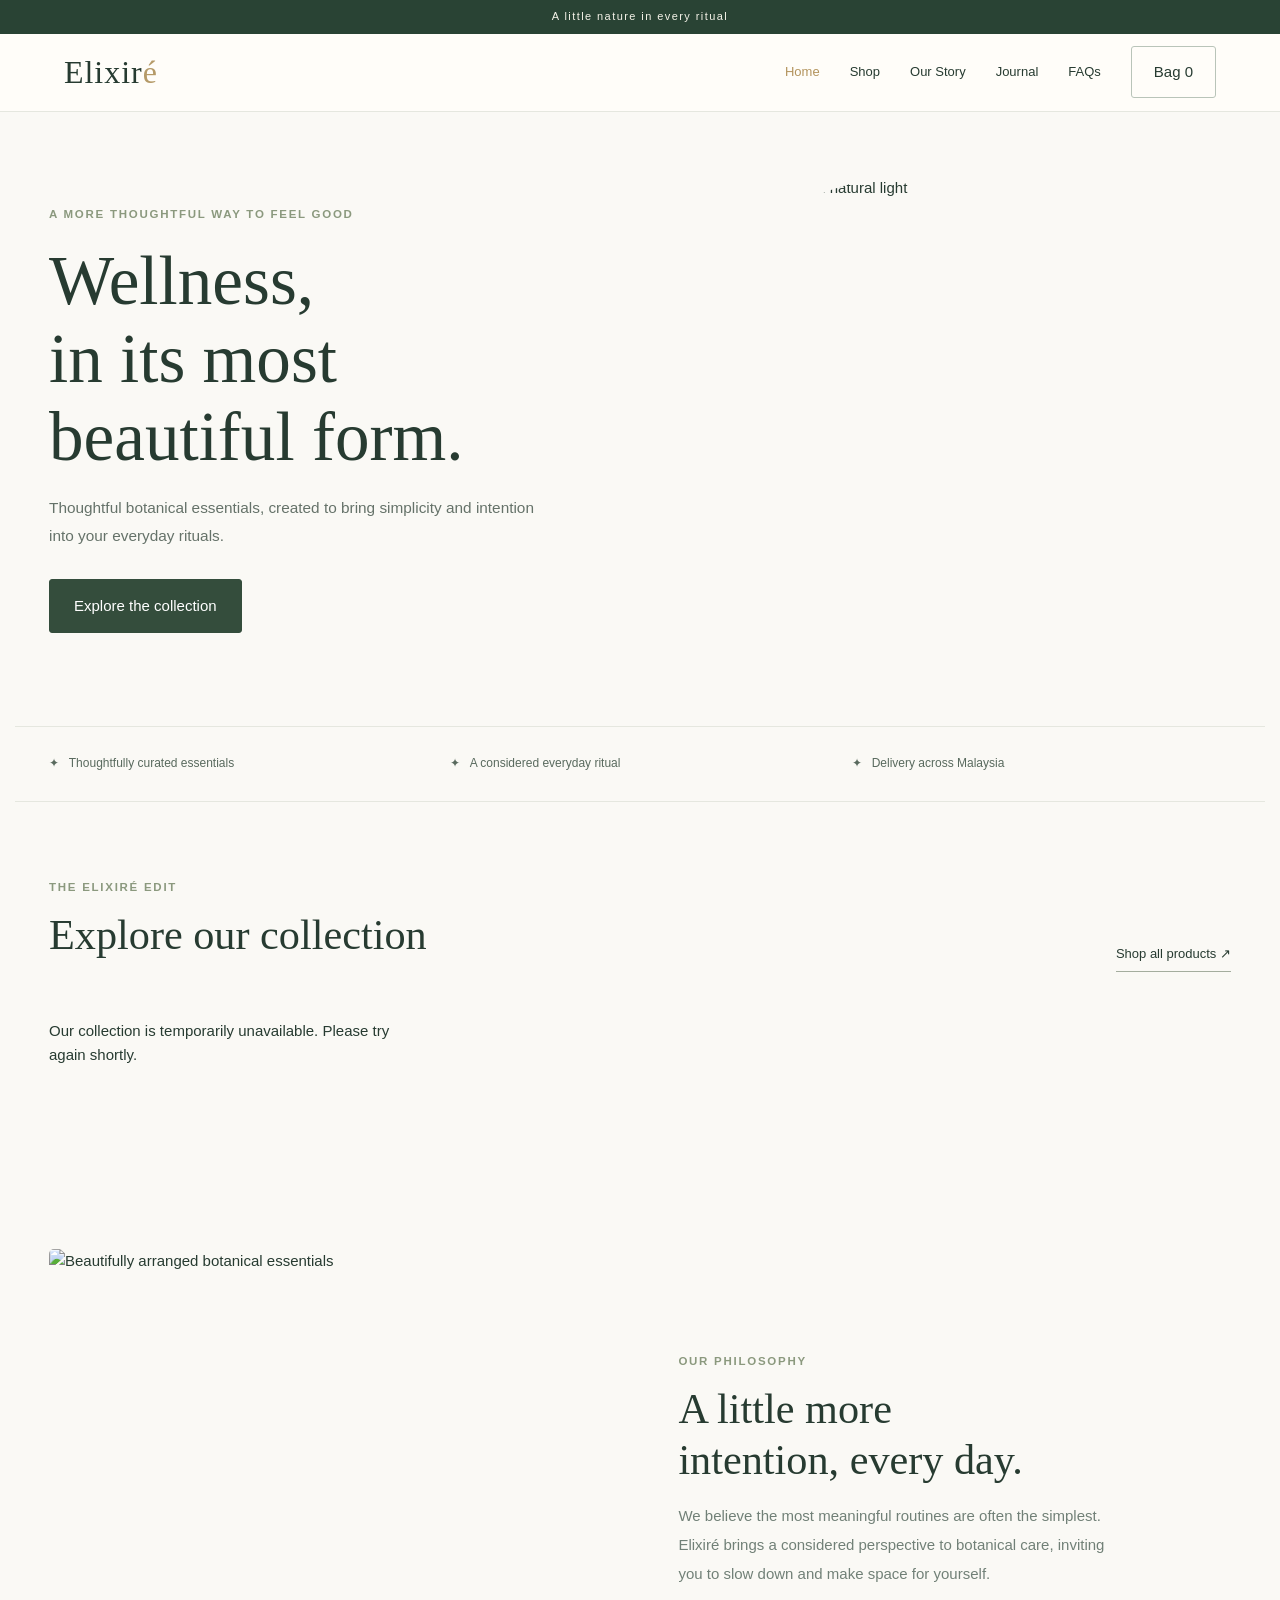
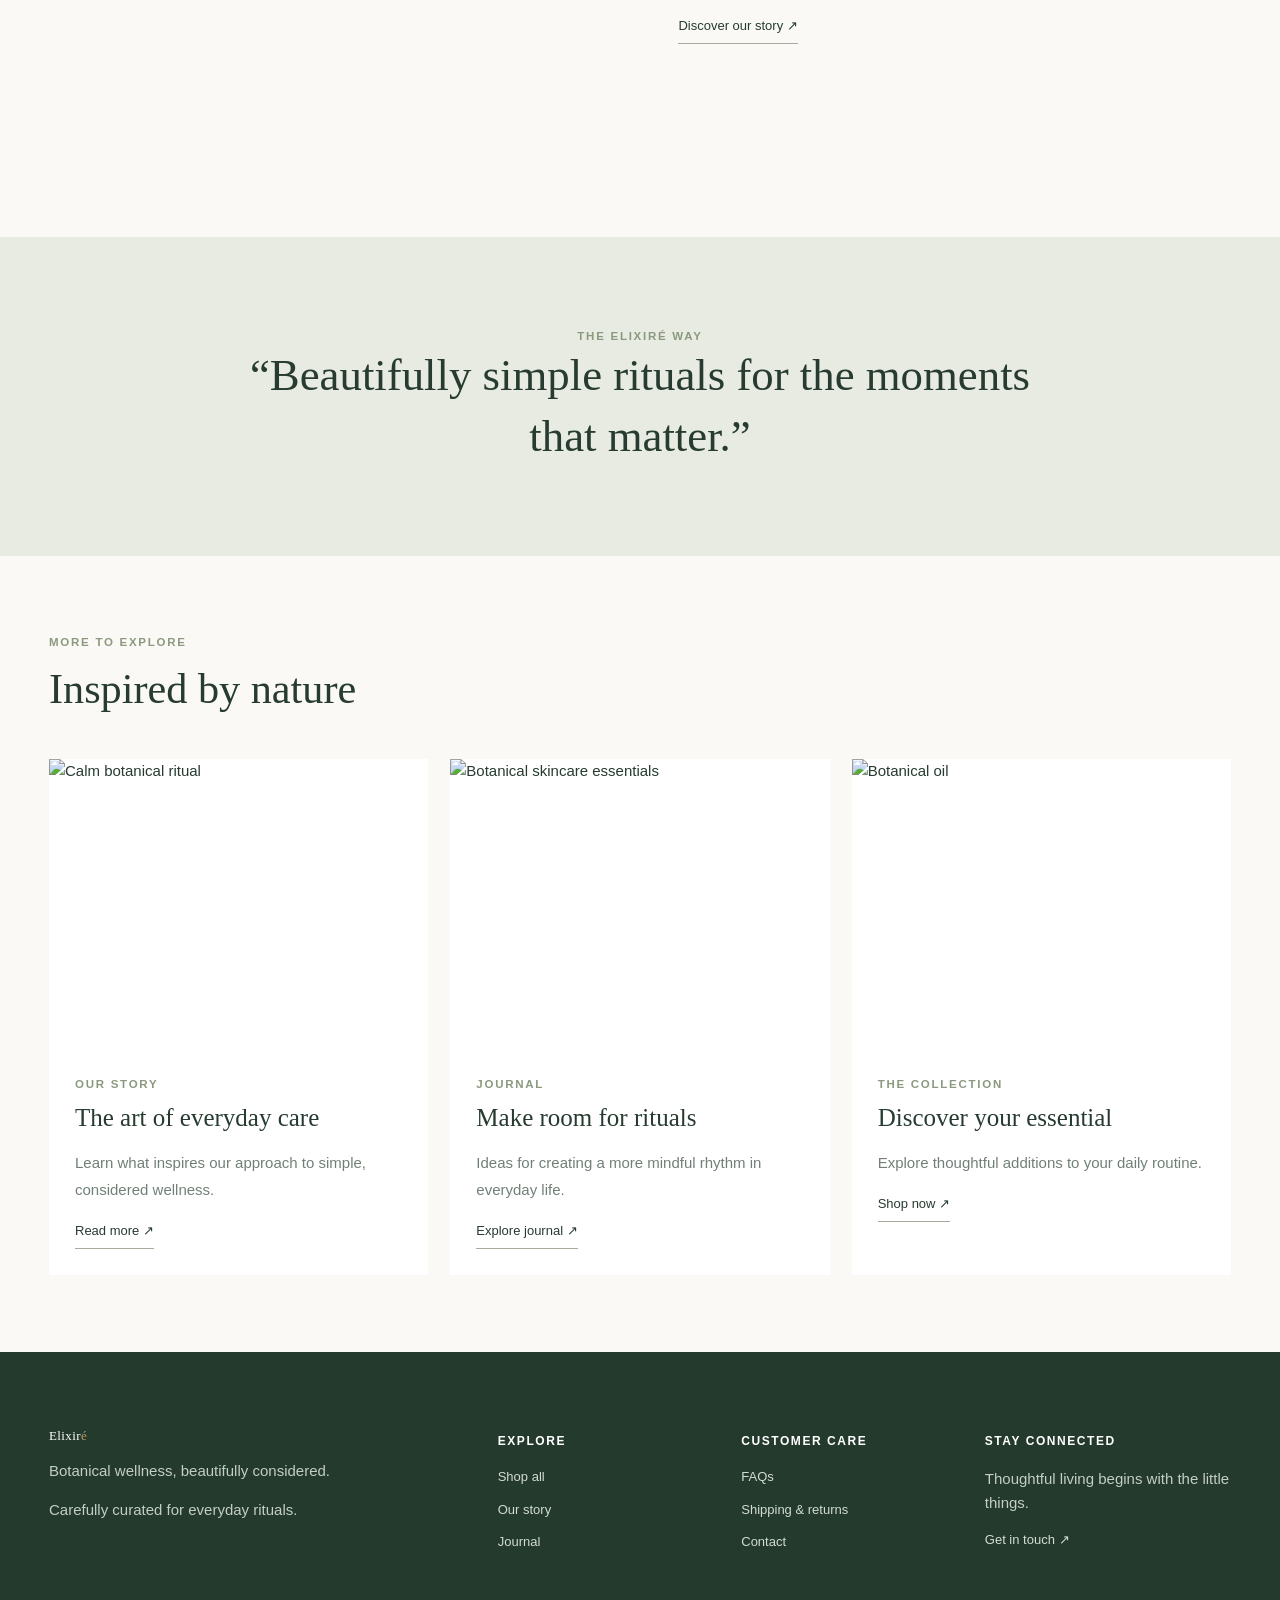
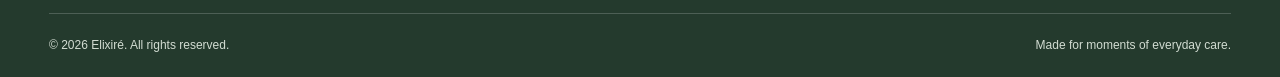
==== commit 23bd0da6: "Add files via upload" ====
--- a/public/index.html
+++ b/public/index.html
@@ -1 +1 @@
-<!doctype html><html lang="en"><head><meta charset="utf-8"><meta name="viewport" content="width=device-width,initial-scale=1"><title>The Art of Natural Wellness | Elixiré</title><meta name="description" content="Thoughtfully curated botanical wellness essentials."><meta name="theme-color" content="#294334"><link rel="stylesheet" href="assets/style.css"></head><body><div class="announcement" id="announcement">A little nature in every ritual</div><header class="site-header"><a class="brand" href="">Elixir<span>é</span></a><button class="menu-toggle" aria-label="Open menu" aria-expanded="false" onclick="let n=document.getElementById('siteNav');n.classList.toggle('open');this.setAttribute('aria-expanded',n.classList.contains('open'))">☰</button><nav id="siteNav"><a class="active" href="">Home</a><a class="" href="shop/">Shop</a><a class="" href="story/">Our Story</a><a class="" href="journal/">Journal</a><a class="" href="faq/">FAQs</a><button class="secondary bag-button" onclick="openCart()">Bag <span id="count">0</span></button></nav></header><main><section class="wrap editorial-hero"><div><div class="eyebrow">A MORE THOUGHTFUL WAY TO FEEL GOOD</div><h1>Wellness, in its most beautiful form.</h1><p class="lead">Thoughtful botanical essentials, created to bring simplicity and intention into your everyday rituals.</p><a class="primary" href="shop/">Explore the collection</a></div><img class="hero-image" src="https://images.unsplash.com/photo-1608571423902-eed4a5ad8108?w=1300&q=85" alt="Botanical oil bottle in natural light"></section><div class="wrap benefits"><div>✦ &nbsp; Thoughtfully curated essentials</div><div>✦ &nbsp; A considered everyday ritual</div><div>✦ &nbsp; Delivery across Malaysia</div></div><section class="section wrap" id="shop"><div class="section-head"><div><div class="eyebrow">THE ELIXIRÉ EDIT</div><h2>Explore our collection</h2></div><a class="text-link" href="shop/">Shop all products ↗</a></div><div id="products" class="products"><p>Loading collection…</p></div></section><section class="image-story wrap"><img src="https://images.unsplash.com/photo-1608248543803-ba4f8c70ae0b?w=1200&q=85" loading="lazy" alt="Beautifully arranged botanical essentials"><div class="copy"><div class="eyebrow">OUR PHILOSOPHY</div><h2>A little more intention, every day.</h2><p>We believe the most meaningful routines are often the simplest. Elixiré brings a considered perspective to botanical care, inviting you to slow down and make space for yourself.</p><a class="text-link" href="story/">Discover our story ↗</a></div></section><section class="quote-band"><div class="eyebrow">THE ELIXIRÉ WAY</div><blockquote>“Beautifully simple rituals for the moments that matter.”</blockquote></section><section class="section wrap"><div class="section-head"><div><div class="eyebrow">MORE TO EXPLORE</div><h2>Inspired by nature</h2></div></div><div class="editorial-grid"><a class="editorial-tile" href="story/"><img src="https://images.unsplash.com/photo-1540555700478-4be289fbecef?w=1200&q=85" loading="lazy" alt="Calm botanical ritual"><div class="tile-copy"><div class="eyebrow">OUR STORY</div><h3>The art of everyday care</h3><p>Learn what inspires our approach to simple, considered wellness.</p><span class="text-link">Read more ↗</span></div></a><a class="editorial-tile" href="journal/"><img src="https://images.unsplash.com/photo-1608248543803-ba4f8c70ae0b?w=1200&q=85" loading="lazy" alt="Botanical skincare essentials"><div class="tile-copy"><div class="eyebrow">JOURNAL</div><h3>Make room for rituals</h3><p>Ideas for creating a more mindful rhythm in everyday life.</p><span class="text-link">Explore journal ↗</span></div></a><a class="editorial-tile" href="shop/"><img src="https://images.unsplash.com/photo-1608571423902-eed4a5ad8108?w=1300&q=85" loading="lazy" alt="Botanical oil"><div class="tile-copy"><div class="eyebrow">THE COLLECTION</div><h3>Discover your essential</h3><p>Explore thoughtful additions to your daily routine.</p><span class="text-link">Shop now ↗</span></div></a></div></section></main><footer class="site-footer"><div class="wrap"><div class="footer-columns"><div><a class="brand" href="">Elixir<span>é</span></a><p>Botanical wellness, beautifully considered.</p><p>Carefully curated for everyday rituals.</p></div><div><h4>Explore</h4><a href="shop/">Shop all</a><a href="story/">Our story</a><a href="journal/">Journal</a></div><div><h4>Customer care</h4><a href="faq/">FAQs</a><a href="shipping/">Shipping & returns</a><a href="contact/">Contact</a></div><div><h4>Stay connected</h4><p>Thoughtful living begins with the little things.</p><a href="contact/">Get in touch ↗</a></div></div><div class="footer-bottom"><span>© <span data-year></span> Elixiré. All rights reserved.</span><span>Made for moments of everyday care.</span></div></div></footer><button class="floating-top" onclick="window.scrollTo({top:0,behavior:'smooth'}" aria-label="Back to top">↑</button><div id="overlay" class="overlay" onclick="closeCart()"></div><aside id="drawer" class="drawer"><div class="drawer-head"><h2>Your bag</h2><button class="icon-btn" onclick="closeCart()" aria-label="Close bag">×</button></div><div id="cartItems"></div><div id="cartTotals"></div></aside><div id="modal" class="modal" onclick="if(event.target===this)closeModal()"><div id="modalBox" class="modal-box"></div></div><script src="assets/runtime.js"></script><script src="assets/store.js"></script></body></html>+<!doctype html><html lang="en"><head><meta charset="utf-8"><meta name="viewport" content="width=device-width,initial-scale=1"><title>The Art of Natural Wellness | Elixiré</title><meta name="description" content="Thoughtfully curated botanical wellness essentials."><meta name="theme-color" content="#294334"><link rel="stylesheet" href="assets/style.css"><link rel="stylesheet" href="assets/responsive.css"></head><body><div class="announcement" id="announcement">A little nature in every ritual</div><header class="site-header"><a class="brand" href="">Elixir<span>é</span></a><button class="menu-toggle" type="button" aria-label="Open menu" aria-controls="siteNav" aria-expanded="false"><span class="menu-icon" aria-hidden="true"><i></i><i></i><i></i></span></button><nav id="siteNav"><a class="active" href="">Home</a><a class="" href="shop/">Shop</a><a class="" href="story/">Our Story</a><a class="" href="journal/">Journal</a><a class="" href="faq/">FAQs</a><button class="secondary bag-button" onclick="openCart()">Bag <span id="count">0</span></button></nav></header><main><section class="wrap editorial-hero"><div><div class="eyebrow">A MORE THOUGHTFUL WAY TO FEEL GOOD</div><h1>Wellness, in its most beautiful form.</h1><p class="lead">Thoughtful botanical essentials, created to bring simplicity and intention into your everyday rituals.</p><a class="primary" href="shop/">Explore the collection</a></div><img class="hero-image" src="https://images.unsplash.com/photo-1608571423902-eed4a5ad8108?w=1300&q=85" alt="Botanical oil bottle in natural light"></section><div class="wrap benefits"><div>✦ &nbsp; Thoughtfully curated essentials</div><div>✦ &nbsp; A considered everyday ritual</div><div>✦ &nbsp; Delivery across Malaysia</div></div><section class="section wrap" id="shop"><div class="section-head"><div><div class="eyebrow">THE ELIXIRÉ EDIT</div><h2>Explore our collection</h2></div><a class="text-link" href="shop/">Shop all products ↗</a></div><div id="products" class="products"><p>Loading collection…</p></div></section><section class="image-story wrap"><img src="https://images.unsplash.com/photo-1608248543803-ba4f8c70ae0b?w=1200&q=85" loading="lazy" alt="Beautifully arranged botanical essentials"><div class="copy"><div class="eyebrow">OUR PHILOSOPHY</div><h2>A little more intention, every day.</h2><p>We believe the most meaningful routines are often the simplest. Elixiré brings a considered perspective to botanical care, inviting you to slow down and make space for yourself.</p><a class="text-link" href="story/">Discover our story ↗</a></div></section><section class="quote-band"><div class="eyebrow">THE ELIXIRÉ WAY</div><blockquote>“Beautifully simple rituals for the moments that matter.”</blockquote></section><section class="section wrap"><div class="section-head"><div><div class="eyebrow">MORE TO EXPLORE</div><h2>Inspired by nature</h2></div></div><div class="editorial-grid"><a class="editorial-tile" href="story/"><img src="https://images.unsplash.com/photo-1540555700478-4be289fbecef?w=1200&q=85" loading="lazy" alt="Calm botanical ritual"><div class="tile-copy"><div class="eyebrow">OUR STORY</div><h3>The art of everyday care</h3><p>Learn what inspires our approach to simple, considered wellness.</p><span class="text-link">Read more ↗</span></div></a><a class="editorial-tile" href="journal/"><img src="https://images.unsplash.com/photo-1608248543803-ba4f8c70ae0b?w=1200&q=85" loading="lazy" alt="Botanical skincare essentials"><div class="tile-copy"><div class="eyebrow">JOURNAL</div><h3>Make room for rituals</h3><p>Ideas for creating a more mindful rhythm in everyday life.</p><span class="text-link">Explore journal ↗</span></div></a><a class="editorial-tile" href="shop/"><img src="https://images.unsplash.com/photo-1608571423902-eed4a5ad8108?w=1300&q=85" loading="lazy" alt="Botanical oil"><div class="tile-copy"><div class="eyebrow">THE COLLECTION</div><h3>Discover your essential</h3><p>Explore thoughtful additions to your daily routine.</p><span class="text-link">Shop now ↗</span></div></a></div></section></main><footer class="site-footer"><div class="wrap"><div class="footer-columns"><div><a class="brand" href="">Elixir<span>é</span></a><p>Botanical wellness, beautifully considered.</p><p>Carefully curated for everyday rituals.</p></div><div><h4>Explore</h4><a href="shop/">Shop all</a><a href="story/">Our story</a><a href="journal/">Journal</a></div><div><h4>Customer care</h4><a href="faq/">FAQs</a><a href="shipping/">Shipping & returns</a><a href="contact/">Contact</a></div><div><h4>Stay connected</h4><p>Thoughtful living begins with the little things.</p><a href="contact/">Get in touch ↗</a></div></div><div class="footer-bottom"><span>© <span data-year></span> Elixiré. All rights reserved.</span><span>Made for moments of everyday care.</span></div></div></footer><button class="floating-top" onclick="window.scrollTo({top:0,behavior:'smooth'}" aria-label="Back to top">↑</button><div id="overlay" class="overlay" onclick="closeCart()"></div><aside id="drawer" class="drawer"><div class="drawer-head"><h2>Your bag</h2><button class="icon-btn" onclick="closeCart()" aria-label="Close bag">×</button></div><div id="cartItems"></div><div id="cartTotals"></div></aside><div id="modal" class="modal" onclick="if(event.target===this)closeModal()"><div id="modalBox" class="modal-box"></div></div><script src="assets/runtime.js"></script><script src="assets/store.js"></script><script src="assets/motion.js" defer></script></body></html>
--- a/public/assets/responsive.css
+++ b/public/assets/responsive.css
@@ -0,0 +1,11 @@
+/* Elixire V5: responsive typography, layout, interactions */
+:root{--ease-out:cubic-bezier(.22,1,.36,1)}
+html{scroll-behavior:smooth;scroll-padding-top:90px}html,body{max-width:100%;overflow-x:clip}body{font-size:15px;line-height:1.6;-webkit-text-size-adjust:100%}img,svg,video{max-width:100%}img{display:block}main,section,article,.wrap,.admin-main{min-width:0}a,button,input,select,textarea{-webkit-tap-highlight-color:transparent}button,a{touch-action:manipulation}button:focus-visible,a:focus-visible,input:focus-visible,select:focus-visible,textarea:focus-visible,summary:focus-visible{outline:2px solid #9b8354;outline-offset:3px}
+.wrap{width:min(100%,1300px);padding-inline:clamp(18px,4vw,34px)}.section{padding-block:clamp(48px,6vw,86px)}.eyebrow{font-size:clamp(10px,.9vw,12px);letter-spacing:.15em;line-height:1.6}h1,h2,h3{overflow-wrap:break-word;text-wrap:balance}h1{font-size:clamp(38px,5.1vw,70px);line-height:1.13}h2{font-size:clamp(29px,3.3vw,44px);line-height:1.22}h3{font-size:clamp(20px,2vw,25px);line-height:1.32}.lead{font-size:clamp(14px,1.2vw,16px);line-height:1.8}.muted,.page-content p,.contact-panel p{font-size:clamp(14px,1.05vw,16px)}.announcement{font-size:11px;line-height:1.45;padding:9px 14px}.site-header{isolation:isolate}.site-header .brand{white-space:nowrap}.site-header nav a{white-space:nowrap}.editorial-hero{min-height:0;gap:clamp(26px,5vw,75px);padding-block:clamp(42px,5vw,75px)}.editorial-hero h1{font-size:clamp(40px,5.4vw,78px)}.editorial-hero .hero-image{height:clamp(320px,38vw,520px)}.image-story{gap:clamp(28px,6vw,85px);padding-block:clamp(55px,7vw,95px)}.image-story img{height:clamp(320px,39vw,520px)}.quote-band{padding-block:clamp(58px,7vw,90px)}.quote-band blockquote{font-size:clamp(28px,3.5vw,49px)}.product,.editorial-tile{min-width:0}.product img,.editorial-tile img{transition:transform .7s var(--ease-out)}.product:hover img,.editorial-tile:hover img{transform:scale(1.035)}.product{overflow:hidden}.product .info{padding:clamp(16px,2vw,24px)}.product .info h3{font-size:clamp(19px,2vw,24px)}.product .info .row{flex-wrap:wrap}.product .info .secondary{min-height:42px}.footer-columns{gap:clamp(20px,3vw,45px)}.footer-columns>*{min-width:0}.page-heading{padding-block:clamp(48px,6vw,78px) clamp(24px,3vw,44px)}.page-heading h1{font-size:clamp(37px,5vw,68px)}.contact-panel{width:min(100%,900px);gap:clamp(24px,4vw,60px)}.drawer,.modal-box{overscroll-behavior:contain}.modal-box{width:min(740px,100%)}.floating-top{border-radius:4px;transition:transform .2s,background .2s}.floating-top:hover{transform:translateY(-3px);background:#42614d}.primary,.secondary{transition:background .25s,color .25s,border-color .25s,transform .25s}.primary:hover{background:#47654f;transform:translateY(-2px)}.secondary:hover{border-color:#49644e;background:#f2f5ef}.text-link{transition:color .2s,gap .2s}.text-link:hover{color:#9b8354;gap:15px}
+/* Subtle motion, progressively enhanced */
+.reveal-ready{opacity:0;transform:translateY(18px);transition:opacity .75s var(--ease-out),transform .75s var(--ease-out)}.reveal-ready.in-view{opacity:1;transform:none}.editorial-hero>div{animation:fade-rise .8s var(--ease-out) both}.editorial-hero>.hero-image{animation:fade-rise 1s .1s var(--ease-out) both}@keyframes fade-rise{from{opacity:0;transform:translateY(15px)}to{opacity:1;transform:none}}
+@media(max-width:1000px){.site-header nav{gap:16px}.footer-columns{grid-template-columns:1.5fr 1fr 1fr;gap:25px}.footer-columns>div:last-child{grid-column:1/-1}.products{gap:16px}.editorial-grid{gap:16px}}
+@media(max-width:850px){header.site-header{height:70px!important;padding:0 20px;gap:12px}.site-header .brand{font-size:29px}.menu-toggle{display:flex;align-items:center;justify-content:center;order:2;width:44px;height:44px;border:1px solid #dfe5dc;border-radius:4px;flex:0 0 auto;z-index:3}.menu-toggle .menu-icon{width:20px;height:18px;display:flex;flex-direction:column;justify-content:space-around}.menu-toggle .menu-icon i{display:block;height:1.6px;width:100%;background:currentColor;transition:transform .25s,opacity .2s}.menu-toggle[aria-expanded=true] .menu-icon i:nth-child(1){transform:translateY(5.5px) rotate(45deg)}.menu-toggle[aria-expanded=true] .menu-icon i:nth-child(2){opacity:0}.menu-toggle[aria-expanded=true] .menu-icon i:nth-child(3){transform:translateY(-5.5px) rotate(-45deg)}.site-header nav{display:flex!important;position:absolute;top:100%;left:0;right:0;max-height:calc(100dvh - 70px);overflow-y:auto;background:#fffdf9;flex-direction:column;align-items:stretch;padding:10px 22px 24px;box-shadow:0 18px 26px #243a2d15;gap:0;opacity:0;visibility:hidden;transform:translateY(-10px);pointer-events:none;transition:opacity .25s,transform .25s,visibility .25s}.site-header nav.open{opacity:1;visibility:visible;transform:none;pointer-events:auto}.site-header nav a{display:block!important;padding:14px 2px;font-size:15px;border-bottom:1px solid #edf0e9}.site-header nav .bag-button{width:100%;margin-top:15px;font-size:15px}.editorial-hero,.image-story{grid-template-columns:minmax(0,1fr);gap:30px}.editorial-hero{padding-top:45px}.editorial-hero .hero-image{height:clamp(320px,56vw,470px)}.image-story img{height:clamp(300px,55vw,460px)}.footer-columns{grid-template-columns:repeat(2,minmax(0,1fr))}.footer-columns>div:last-child{grid-column:auto}.editorial-grid{grid-template-columns:repeat(2,minmax(0,1fr))}.benefits{grid-template-columns:1fr;gap:14px}.contact-panel{grid-template-columns:minmax(0,1fr);padding:35px}.sidebar{height:auto;position:relative}}
+@media(max-width:600px){body{font-size:14px}.wrap{padding-inline:20px}header.site-header{padding-inline:18px}.site-header .brand{font-size:28px}.announcement{font-size:10px;letter-spacing:.1em}.editorial-hero{padding-top:35px;padding-bottom:48px;gap:26px}.editorial-hero h1{font-size:clamp(37px,10vw,48px);line-height:1.16;margin:13px 0 16px}.editorial-hero .hero-image{height:clamp(270px,84vw,380px);border-radius:160px 160px 4px 4px}.editorial-hero .lead{font-size:15px;line-height:1.75}.editorial-hero .primary{width:100%;text-align:center;max-width:360px}.section{padding-block:48px}.section-head{display:flex;flex-direction:column;align-items:flex-start;gap:10px;margin-bottom:22px}.section-head h2{margin:7px 0}.section-head .muted{margin:0}.products{grid-template-columns:minmax(0,1fr);gap:18px}.product img{height:clamp(250px,78vw,390px)}.product .info h3{font-size:22px}.product .info .row{gap:10px}.product .info .secondary{font-size:13px;padding:11px 15px}.image-story{padding-block:50px;gap:26px}.image-story img{height:clamp(260px,82vw,380px)}.image-story .copy p{line-height:1.8}.quote-band{padding:60px 20px}.quote-band blockquote{font-size:clamp(27px,7vw,37px)}.editorial-grid{grid-template-columns:minmax(0,1fr);gap:20px}.editorial-tile img{height:clamp(230px,66vw,340px)}.editorial-tile .tile-copy{padding:21px}.editorial-tile h3{font-size:23px}.benefits{padding:20px 0}.benefits div{font-size:13px}.footer-columns{grid-template-columns:repeat(2,minmax(0,1fr));gap:25px 18px;padding-bottom:28px}.footer-columns>div:first-child{grid-column:1/-1}.footer-columns>div:last-child{grid-column:1/-1}.site-footer{padding:42px 0 20px}.footer-columns a{font-size:13px;margin:10px 0;overflow-wrap:anywhere}.footer-bottom{gap:7px;font-size:12px}.page-heading{padding:45px 0 25px}.page-heading h1{font-size:clamp(37px,9vw,47px)}.page-heading p{padding:0 3px}.page-content{padding:20px 20px 65px}.faq-list{margin:20px auto 65px}.faq-list summary{font-size:18px;line-height:1.45}.faq-list details{padding:18px 2px}.contact-panel{padding:24px 20px;margin-bottom:65px;gap:20px}.shop-tools{gap:10px}.shop-tools input,.shop-tools select{width:100%;max-width:100%;min-width:0;font-size:14px}.modal{padding:12px}.modal-box{padding:30px 18px;max-height:calc(100dvh - 24px)}.drawer{padding:22px 18px}.cart-line{grid-template-columns:58px minmax(0,1fr) auto;gap:10px}.cart-line img{width:58px;height:66px}.form-grid{grid-template-columns:minmax(0,1fr)}.span2{grid-column:auto}.floating-top{bottom:16px;right:16px;padding:10px 13px}.collection-banner{font-size:11px;line-height:1.8}.admin-top h2{font-size:28px}.admin-main{padding:16px}.stat,.panel{padding:16px}.stat strong{font-size:21px}.stats{grid-template-columns:repeat(2,minmax(0,1fr))}.sidebar{padding:16px}.sidebar button{font-size:13px}.table-wrap{max-width:100%;overflow-x:auto}}
+@media(max-width:360px){.wrap{padding-inline:15px}header.site-header{padding-inline:14px}.site-header .brand{font-size:26px}.editorial-hero h1{font-size:36px}.footer-columns{gap:18px 12px}.product .info .row{align-items:flex-start}.product .info .secondary{width:100%}.stat{padding:12px}}
+@media(prefers-reduced-motion:reduce){html{scroll-behavior:auto}*,*::before,*::after{animation-duration:.01ms!important;animation-iteration-count:1!important;transition-duration:.01ms!important}.reveal-ready{opacity:1;transform:none}}
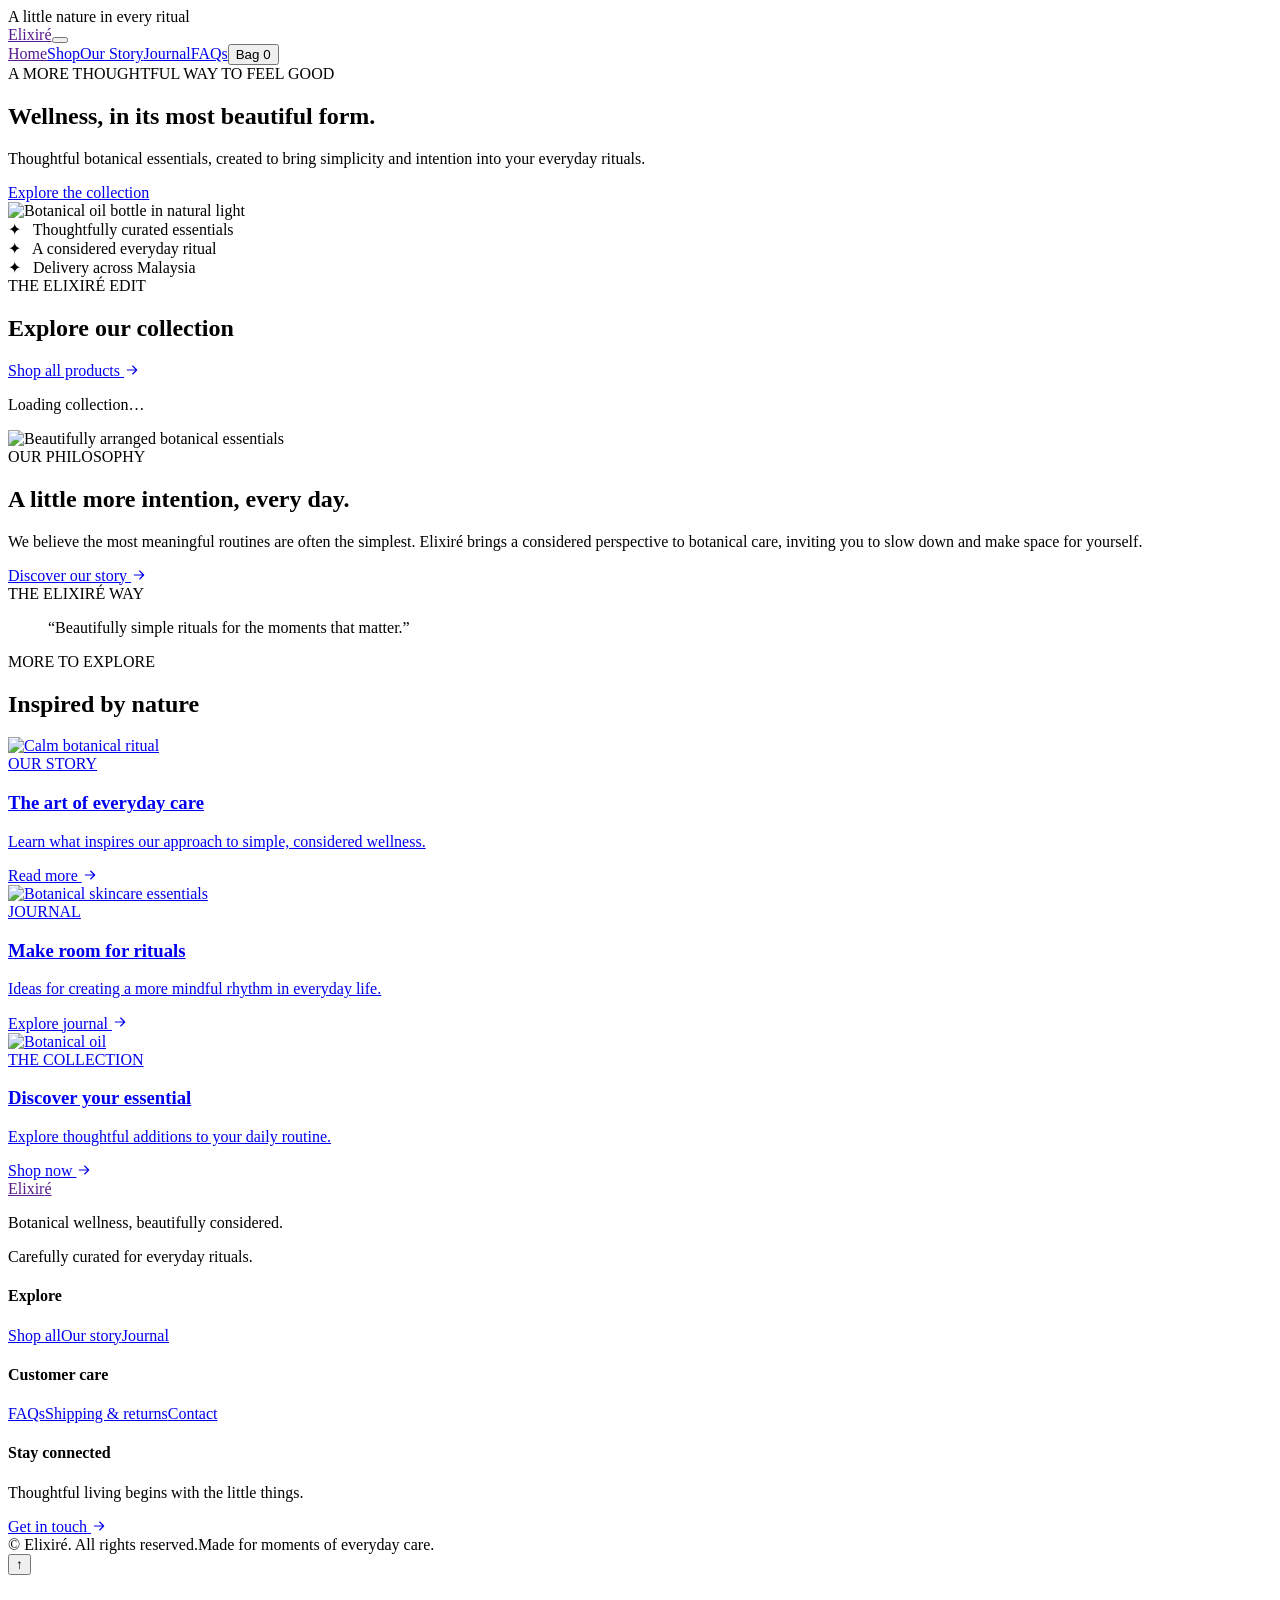
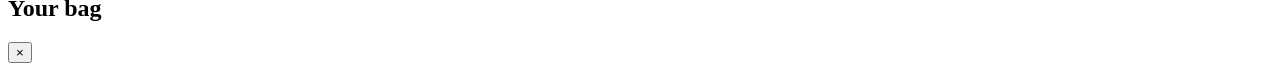
==== commit 8e5bb192: "Add files via upload" ====
--- a/public/index.html
+++ b/public/index.html
@@ -1 +1 @@
-<!doctype html><html lang="en"><head><meta charset="utf-8"><meta name="viewport" content="width=device-width,initial-scale=1"><title>The Art of Natural Wellness | Elixiré</title><meta name="description" content="Thoughtfully curated botanical wellness essentials."><meta name="theme-color" content="#294334"><link rel="stylesheet" href="assets/style.css"><link rel="stylesheet" href="assets/responsive.css"></head><body><div class="announcement" id="announcement">A little nature in every ritual</div><header class="site-header"><a class="brand" href="">Elixir<span>é</span></a><button class="menu-toggle" type="button" aria-label="Open menu" aria-controls="siteNav" aria-expanded="false"><span class="menu-icon" aria-hidden="true"><i></i><i></i><i></i></span></button><nav id="siteNav"><a class="active" href="">Home</a><a class="" href="shop/">Shop</a><a class="" href="story/">Our Story</a><a class="" href="journal/">Journal</a><a class="" href="faq/">FAQs</a><button class="secondary bag-button" onclick="openCart()">Bag <span id="count">0</span></button></nav></header><main><section class="wrap editorial-hero"><div><div class="eyebrow">A MORE THOUGHTFUL WAY TO FEEL GOOD</div><h1>Wellness, in its most beautiful form.</h1><p class="lead">Thoughtful botanical essentials, created to bring simplicity and intention into your everyday rituals.</p><a class="primary" href="shop/">Explore the collection</a></div><img class="hero-image" src="https://images.unsplash.com/photo-1608571423902-eed4a5ad8108?w=1300&q=85" alt="Botanical oil bottle in natural light"></section><div class="wrap benefits"><div>✦ &nbsp; Thoughtfully curated essentials</div><div>✦ &nbsp; A considered everyday ritual</div><div>✦ &nbsp; Delivery across Malaysia</div></div><section class="section wrap" id="shop"><div class="section-head"><div><div class="eyebrow">THE ELIXIRÉ EDIT</div><h2>Explore our collection</h2></div><a class="text-link" href="shop/">Shop all products ↗</a></div><div id="products" class="products"><p>Loading collection…</p></div></section><section class="image-story wrap"><img src="https://images.unsplash.com/photo-1608248543803-ba4f8c70ae0b?w=1200&q=85" loading="lazy" alt="Beautifully arranged botanical essentials"><div class="copy"><div class="eyebrow">OUR PHILOSOPHY</div><h2>A little more intention, every day.</h2><p>We believe the most meaningful routines are often the simplest. Elixiré brings a considered perspective to botanical care, inviting you to slow down and make space for yourself.</p><a class="text-link" href="story/">Discover our story ↗</a></div></section><section class="quote-band"><div class="eyebrow">THE ELIXIRÉ WAY</div><blockquote>“Beautifully simple rituals for the moments that matter.”</blockquote></section><section class="section wrap"><div class="section-head"><div><div class="eyebrow">MORE TO EXPLORE</div><h2>Inspired by nature</h2></div></div><div class="editorial-grid"><a class="editorial-tile" href="story/"><img src="https://images.unsplash.com/photo-1540555700478-4be289fbecef?w=1200&q=85" loading="lazy" alt="Calm botanical ritual"><div class="tile-copy"><div class="eyebrow">OUR STORY</div><h3>The art of everyday care</h3><p>Learn what inspires our approach to simple, considered wellness.</p><span class="text-link">Read more ↗</span></div></a><a class="editorial-tile" href="journal/"><img src="https://images.unsplash.com/photo-1608248543803-ba4f8c70ae0b?w=1200&q=85" loading="lazy" alt="Botanical skincare essentials"><div class="tile-copy"><div class="eyebrow">JOURNAL</div><h3>Make room for rituals</h3><p>Ideas for creating a more mindful rhythm in everyday life.</p><span class="text-link">Explore journal ↗</span></div></a><a class="editorial-tile" href="shop/"><img src="https://images.unsplash.com/photo-1608571423902-eed4a5ad8108?w=1300&q=85" loading="lazy" alt="Botanical oil"><div class="tile-copy"><div class="eyebrow">THE COLLECTION</div><h3>Discover your essential</h3><p>Explore thoughtful additions to your daily routine.</p><span class="text-link">Shop now ↗</span></div></a></div></section></main><footer class="site-footer"><div class="wrap"><div class="footer-columns"><div><a class="brand" href="">Elixir<span>é</span></a><p>Botanical wellness, beautifully considered.</p><p>Carefully curated for everyday rituals.</p></div><div><h4>Explore</h4><a href="shop/">Shop all</a><a href="story/">Our story</a><a href="journal/">Journal</a></div><div><h4>Customer care</h4><a href="faq/">FAQs</a><a href="shipping/">Shipping & returns</a><a href="contact/">Contact</a></div><div><h4>Stay connected</h4><p>Thoughtful living begins with the little things.</p><a href="contact/">Get in touch ↗</a></div></div><div class="footer-bottom"><span>© <span data-year></span> Elixiré. All rights reserved.</span><span>Made for moments of everyday care.</span></div></div></footer><button class="floating-top" onclick="window.scrollTo({top:0,behavior:'smooth'}" aria-label="Back to top">↑</button><div id="overlay" class="overlay" onclick="closeCart()"></div><aside id="drawer" class="drawer"><div class="drawer-head"><h2>Your bag</h2><button class="icon-btn" onclick="closeCart()" aria-label="Close bag">×</button></div><div id="cartItems"></div><div id="cartTotals"></div></aside><div id="modal" class="modal" onclick="if(event.target===this)closeModal()"><div id="modalBox" class="modal-box"></div></div><script src="assets/runtime.js"></script><script src="assets/store.js"></script><script src="assets/motion.js" defer></script></body></html>+<!doctype html><html lang="en"><head><meta charset="utf-8"><meta name="viewport" content="width=device-width,initial-scale=1"><title>The Art of Natural Wellness | Elixiré</title><meta name="description" content="Thoughtfully curated botanical wellness essentials."><meta name="theme-color" content="#294334"><link rel="stylesheet" href="assets/style.css"><link rel="stylesheet" href="assets/responsive.css"><style>/* Consistent vector arrows across mobile and desktop */.elx-line-arrow{display:inline-block;width:1em;height:1em;vertical-align:-.12em;flex:none;stroke:currentColor!important;fill:none!important;transition:transform .22s ease}a:hover .elx-line-arrow,button:hover .elx-line-arrow{transform:translateX(2px)}@media(prefers-reduced-motion:reduce){.elx-line-arrow{transition:none}}</style></head><body><div class="announcement" id="announcement">A little nature in every ritual</div><header class="site-header"><a class="brand" href="">Elixir<span>é</span></a><button class="menu-toggle" type="button" aria-label="Open menu" aria-controls="siteNav" aria-expanded="false"><span class="menu-icon" aria-hidden="true"><i></i><i></i><i></i></span></button><nav id="siteNav"><a class="active" href="">Home</a><a class="" href="shop/">Shop</a><a class="" href="story/">Our Story</a><a class="" href="journal/">Journal</a><a class="" href="faq/">FAQs</a><button class="secondary bag-button" onclick="openCart()">Bag <span id="count">0</span></button></nav></header><main><section class="wrap editorial-hero"><div><div class="eyebrow">A MORE THOUGHTFUL WAY TO FEEL GOOD</div><h1>Wellness, in its most beautiful form.</h1><p class="lead">Thoughtful botanical essentials, created to bring simplicity and intention into your everyday rituals.</p><a class="primary" href="shop/">Explore the collection</a></div><img class="hero-image" src="https://images.unsplash.com/photo-1608571423902-eed4a5ad8108?w=1300&q=85" alt="Botanical oil bottle in natural light"></section><div class="wrap benefits"><div>✦ &nbsp; Thoughtfully curated essentials</div><div>✦ &nbsp; A considered everyday ritual</div><div>✦ &nbsp; Delivery across Malaysia</div></div><section class="section wrap" id="shop"><div class="section-head"><div><div class="eyebrow">THE ELIXIRÉ EDIT</div><h2>Explore our collection</h2></div><a class="text-link" href="shop/">Shop all products <svg class="elx-line-arrow" viewBox="0 0 24 24" width="16" height="16" fill="none" stroke="currentColor" stroke-width="1.7" stroke-linecap="round" stroke-linejoin="round" aria-hidden="true"><path d="M5 12h14m-6-6 6 6-6 6"/></svg></a></div><div id="products" class="products"><p>Loading collection…</p></div></section><section class="image-story wrap"><img src="https://images.unsplash.com/photo-1608248543803-ba4f8c70ae0b?w=1200&q=85" loading="lazy" alt="Beautifully arranged botanical essentials"><div class="copy"><div class="eyebrow">OUR PHILOSOPHY</div><h2>A little more intention, every day.</h2><p>We believe the most meaningful routines are often the simplest. Elixiré brings a considered perspective to botanical care, inviting you to slow down and make space for yourself.</p><a class="text-link" href="story/">Discover our story <svg class="elx-line-arrow" viewBox="0 0 24 24" width="16" height="16" fill="none" stroke="currentColor" stroke-width="1.7" stroke-linecap="round" stroke-linejoin="round" aria-hidden="true"><path d="M5 12h14m-6-6 6 6-6 6"/></svg></a></div></section><section class="quote-band"><div class="eyebrow">THE ELIXIRÉ WAY</div><blockquote>“Beautifully simple rituals for the moments that matter.”</blockquote></section><section class="section wrap"><div class="section-head"><div><div class="eyebrow">MORE TO EXPLORE</div><h2>Inspired by nature</h2></div></div><div class="editorial-grid"><a class="editorial-tile" href="story/"><img src="https://images.unsplash.com/photo-1540555700478-4be289fbecef?w=1200&q=85" loading="lazy" alt="Calm botanical ritual"><div class="tile-copy"><div class="eyebrow">OUR STORY</div><h3>The art of everyday care</h3><p>Learn what inspires our approach to simple, considered wellness.</p><span class="text-link">Read more <svg class="elx-line-arrow" viewBox="0 0 24 24" width="16" height="16" fill="none" stroke="currentColor" stroke-width="1.7" stroke-linecap="round" stroke-linejoin="round" aria-hidden="true"><path d="M5 12h14m-6-6 6 6-6 6"/></svg></span></div></a><a class="editorial-tile" href="journal/"><img src="https://images.unsplash.com/photo-1608248543803-ba4f8c70ae0b?w=1200&q=85" loading="lazy" alt="Botanical skincare essentials"><div class="tile-copy"><div class="eyebrow">JOURNAL</div><h3>Make room for rituals</h3><p>Ideas for creating a more mindful rhythm in everyday life.</p><span class="text-link">Explore journal <svg class="elx-line-arrow" viewBox="0 0 24 24" width="16" height="16" fill="none" stroke="currentColor" stroke-width="1.7" stroke-linecap="round" stroke-linejoin="round" aria-hidden="true"><path d="M5 12h14m-6-6 6 6-6 6"/></svg></span></div></a><a class="editorial-tile" href="shop/"><img src="https://images.unsplash.com/photo-1608571423902-eed4a5ad8108?w=1300&q=85" loading="lazy" alt="Botanical oil"><div class="tile-copy"><div class="eyebrow">THE COLLECTION</div><h3>Discover your essential</h3><p>Explore thoughtful additions to your daily routine.</p><span class="text-link">Shop now <svg class="elx-line-arrow" viewBox="0 0 24 24" width="16" height="16" fill="none" stroke="currentColor" stroke-width="1.7" stroke-linecap="round" stroke-linejoin="round" aria-hidden="true"><path d="M5 12h14m-6-6 6 6-6 6"/></svg></span></div></a></div></section></main><footer class="site-footer"><div class="wrap"><div class="footer-columns"><div><a class="brand" href="">Elixir<span>é</span></a><p>Botanical wellness, beautifully considered.</p><p>Carefully curated for everyday rituals.</p></div><div><h4>Explore</h4><a href="shop/">Shop all</a><a href="story/">Our story</a><a href="journal/">Journal</a></div><div><h4>Customer care</h4><a href="faq/">FAQs</a><a href="shipping/">Shipping & returns</a><a href="contact/">Contact</a></div><div><h4>Stay connected</h4><p>Thoughtful living begins with the little things.</p><a href="contact/">Get in touch <svg class="elx-line-arrow" viewBox="0 0 24 24" width="16" height="16" fill="none" stroke="currentColor" stroke-width="1.7" stroke-linecap="round" stroke-linejoin="round" aria-hidden="true"><path d="M5 12h14m-6-6 6 6-6 6"/></svg></a></div></div><div class="footer-bottom"><span>© <span data-year></span> Elixiré. All rights reserved.</span><span>Made for moments of everyday care.</span></div></div></footer><button class="floating-top" onclick="window.scrollTo({top:0,behavior:'smooth'}" aria-label="Back to top">↑</button><div id="overlay" class="overlay" onclick="closeCart()"></div><aside id="drawer" class="drawer"><div class="drawer-head"><h2>Your bag</h2><button class="icon-btn" onclick="closeCart()" aria-label="Close bag">×</button></div><div id="cartItems"></div><div id="cartTotals"></div></aside><div id="modal" class="modal" onclick="if(event.target===this)closeModal()"><div id="modalBox" class="modal-box"></div></div><script src="assets/runtime.js"></script><script src="assets/store.js"></script><script src="assets/motion.js" defer></script></body></html>
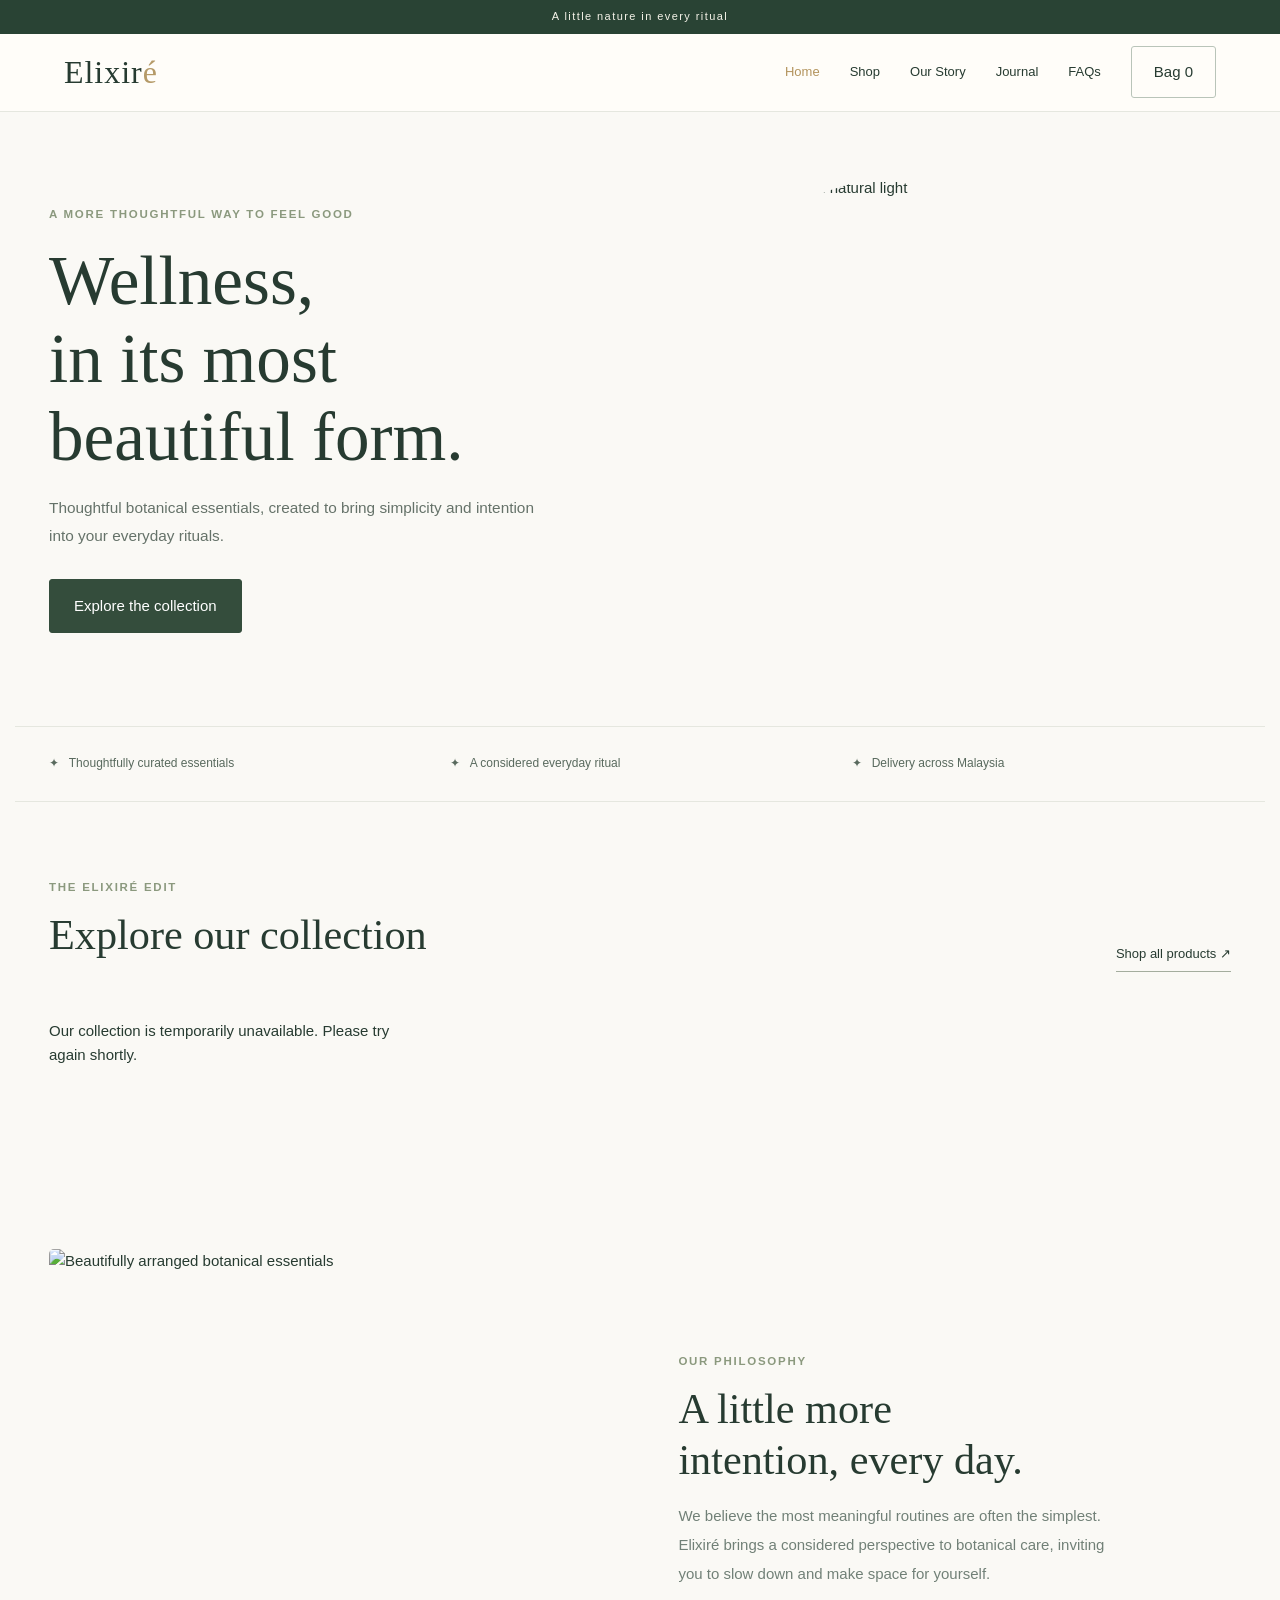
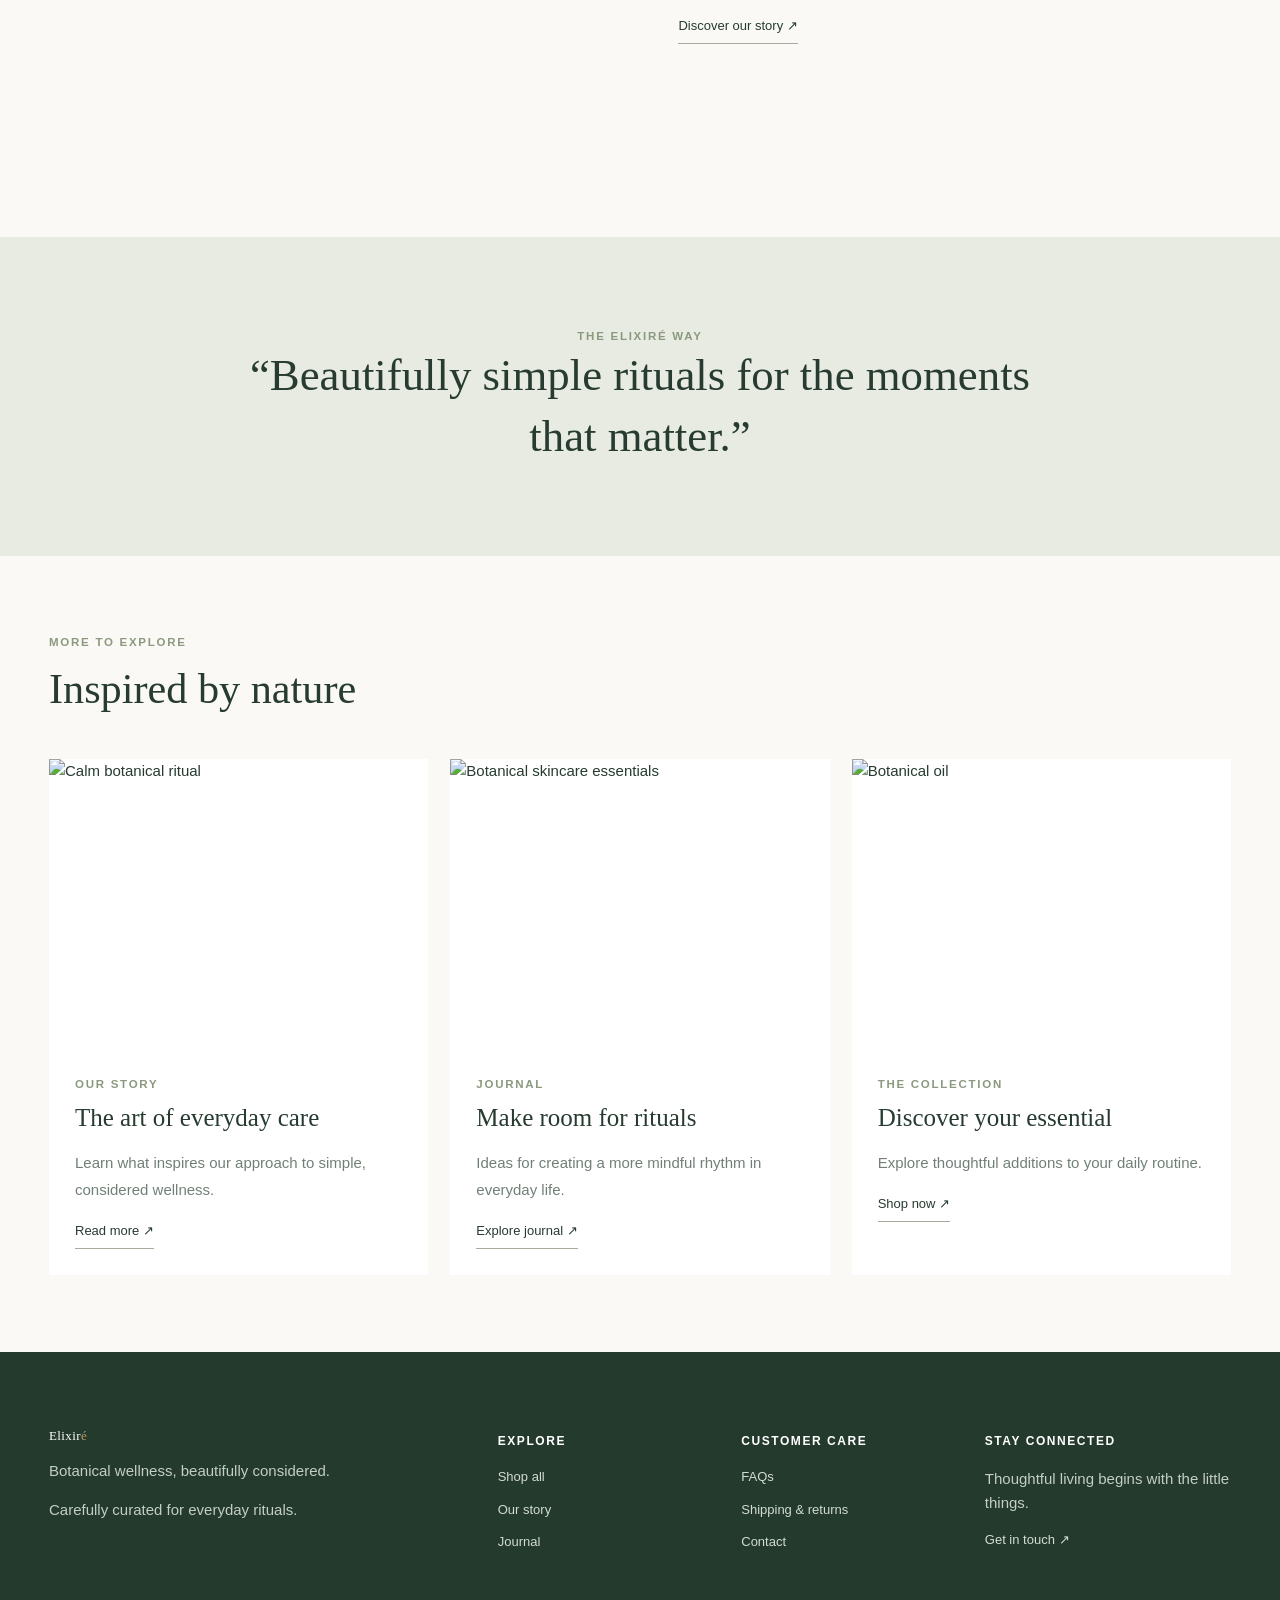
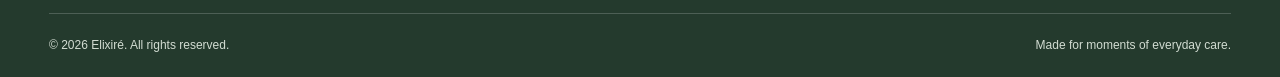
==== commit 87e9605f: "Add files via upload" ====
--- a/public/index.html
+++ b/public/index.html
@@ -1 +1 @@
-<!doctype html><html lang="en"><head><meta charset="utf-8"><meta name="viewport" content="width=device-width,initial-scale=1"><title>The Art of Natural Wellness | Elixiré</title><meta name="description" content="Thoughtfully curated botanical wellness essentials."><meta name="theme-color" content="#294334"><link rel="stylesheet" href="assets/style.css"><link rel="stylesheet" href="assets/responsive.css"><style>/* Consistent vector arrows across mobile and desktop */.elx-line-arrow{display:inline-block;width:1em;height:1em;vertical-align:-.12em;flex:none;stroke:currentColor!important;fill:none!important;transition:transform .22s ease}a:hover .elx-line-arrow,button:hover .elx-line-arrow{transform:translateX(2px)}@media(prefers-reduced-motion:reduce){.elx-line-arrow{transition:none}}</style></head><body><div class="announcement" id="announcement">A little nature in every ritual</div><header class="site-header"><a class="brand" href="">Elixir<span>é</span></a><button class="menu-toggle" type="button" aria-label="Open menu" aria-controls="siteNav" aria-expanded="false"><span class="menu-icon" aria-hidden="true"><i></i><i></i><i></i></span></button><nav id="siteNav"><a class="active" href="">Home</a><a class="" href="shop/">Shop</a><a class="" href="story/">Our Story</a><a class="" href="journal/">Journal</a><a class="" href="faq/">FAQs</a><button class="secondary bag-button" onclick="openCart()">Bag <span id="count">0</span></button></nav></header><main><section class="wrap editorial-hero"><div><div class="eyebrow">A MORE THOUGHTFUL WAY TO FEEL GOOD</div><h1>Wellness, in its most beautiful form.</h1><p class="lead">Thoughtful botanical essentials, created to bring simplicity and intention into your everyday rituals.</p><a class="primary" href="shop/">Explore the collection</a></div><img class="hero-image" src="https://images.unsplash.com/photo-1608571423902-eed4a5ad8108?w=1300&q=85" alt="Botanical oil bottle in natural light"></section><div class="wrap benefits"><div>✦ &nbsp; Thoughtfully curated essentials</div><div>✦ &nbsp; A considered everyday ritual</div><div>✦ &nbsp; Delivery across Malaysia</div></div><section class="section wrap" id="shop"><div class="section-head"><div><div class="eyebrow">THE ELIXIRÉ EDIT</div><h2>Explore our collection</h2></div><a class="text-link" href="shop/">Shop all products <svg class="elx-line-arrow" viewBox="0 0 24 24" width="16" height="16" fill="none" stroke="currentColor" stroke-width="1.7" stroke-linecap="round" stroke-linejoin="round" aria-hidden="true"><path d="M5 12h14m-6-6 6 6-6 6"/></svg></a></div><div id="products" class="products"><p>Loading collection…</p></div></section><section class="image-story wrap"><img src="https://images.unsplash.com/photo-1608248543803-ba4f8c70ae0b?w=1200&q=85" loading="lazy" alt="Beautifully arranged botanical essentials"><div class="copy"><div class="eyebrow">OUR PHILOSOPHY</div><h2>A little more intention, every day.</h2><p>We believe the most meaningful routines are often the simplest. Elixiré brings a considered perspective to botanical care, inviting you to slow down and make space for yourself.</p><a class="text-link" href="story/">Discover our story <svg class="elx-line-arrow" viewBox="0 0 24 24" width="16" height="16" fill="none" stroke="currentColor" stroke-width="1.7" stroke-linecap="round" stroke-linejoin="round" aria-hidden="true"><path d="M5 12h14m-6-6 6 6-6 6"/></svg></a></div></section><section class="quote-band"><div class="eyebrow">THE ELIXIRÉ WAY</div><blockquote>“Beautifully simple rituals for the moments that matter.”</blockquote></section><section class="section wrap"><div class="section-head"><div><div class="eyebrow">MORE TO EXPLORE</div><h2>Inspired by nature</h2></div></div><div class="editorial-grid"><a class="editorial-tile" href="story/"><img src="https://images.unsplash.com/photo-1540555700478-4be289fbecef?w=1200&q=85" loading="lazy" alt="Calm botanical ritual"><div class="tile-copy"><div class="eyebrow">OUR STORY</div><h3>The art of everyday care</h3><p>Learn what inspires our approach to simple, considered wellness.</p><span class="text-link">Read more <svg class="elx-line-arrow" viewBox="0 0 24 24" width="16" height="16" fill="none" stroke="currentColor" stroke-width="1.7" stroke-linecap="round" stroke-linejoin="round" aria-hidden="true"><path d="M5 12h14m-6-6 6 6-6 6"/></svg></span></div></a><a class="editorial-tile" href="journal/"><img src="https://images.unsplash.com/photo-1608248543803-ba4f8c70ae0b?w=1200&q=85" loading="lazy" alt="Botanical skincare essentials"><div class="tile-copy"><div class="eyebrow">JOURNAL</div><h3>Make room for rituals</h3><p>Ideas for creating a more mindful rhythm in everyday life.</p><span class="text-link">Explore journal <svg class="elx-line-arrow" viewBox="0 0 24 24" width="16" height="16" fill="none" stroke="currentColor" stroke-width="1.7" stroke-linecap="round" stroke-linejoin="round" aria-hidden="true"><path d="M5 12h14m-6-6 6 6-6 6"/></svg></span></div></a><a class="editorial-tile" href="shop/"><img src="https://images.unsplash.com/photo-1608571423902-eed4a5ad8108?w=1300&q=85" loading="lazy" alt="Botanical oil"><div class="tile-copy"><div class="eyebrow">THE COLLECTION</div><h3>Discover your essential</h3><p>Explore thoughtful additions to your daily routine.</p><span class="text-link">Shop now <svg class="elx-line-arrow" viewBox="0 0 24 24" width="16" height="16" fill="none" stroke="currentColor" stroke-width="1.7" stroke-linecap="round" stroke-linejoin="round" aria-hidden="true"><path d="M5 12h14m-6-6 6 6-6 6"/></svg></span></div></a></div></section></main><footer class="site-footer"><div class="wrap"><div class="footer-columns"><div><a class="brand" href="">Elixir<span>é</span></a><p>Botanical wellness, beautifully considered.</p><p>Carefully curated for everyday rituals.</p></div><div><h4>Explore</h4><a href="shop/">Shop all</a><a href="story/">Our story</a><a href="journal/">Journal</a></div><div><h4>Customer care</h4><a href="faq/">FAQs</a><a href="shipping/">Shipping & returns</a><a href="contact/">Contact</a></div><div><h4>Stay connected</h4><p>Thoughtful living begins with the little things.</p><a href="contact/">Get in touch <svg class="elx-line-arrow" viewBox="0 0 24 24" width="16" height="16" fill="none" stroke="currentColor" stroke-width="1.7" stroke-linecap="round" stroke-linejoin="round" aria-hidden="true"><path d="M5 12h14m-6-6 6 6-6 6"/></svg></a></div></div><div class="footer-bottom"><span>© <span data-year></span> Elixiré. All rights reserved.</span><span>Made for moments of everyday care.</span></div></div></footer><button class="floating-top" onclick="window.scrollTo({top:0,behavior:'smooth'}" aria-label="Back to top">↑</button><div id="overlay" class="overlay" onclick="closeCart()"></div><aside id="drawer" class="drawer"><div class="drawer-head"><h2>Your bag</h2><button class="icon-btn" onclick="closeCart()" aria-label="Close bag">×</button></div><div id="cartItems"></div><div id="cartTotals"></div></aside><div id="modal" class="modal" onclick="if(event.target===this)closeModal()"><div id="modalBox" class="modal-box"></div></div><script src="assets/runtime.js"></script><script src="assets/store.js"></script><script src="assets/motion.js" defer></script></body></html>+<!doctype html><html lang="en"><head><meta charset="utf-8"><meta name="viewport" content="width=device-width,initial-scale=1"><title>The Art of Natural Wellness | Elixiré</title><meta name="description" content="Thoughtfully curated botanical wellness essentials."><meta name="theme-color" content="#294334"><link rel="stylesheet" href="assets/style.css"><link rel="stylesheet" href="assets/responsive.css"></head><body><div class="announcement" id="announcement">A little nature in every ritual</div><header class="site-header"><a class="brand" href="">Elixir<span>é</span></a><button class="menu-toggle" type="button" aria-label="Open menu" aria-controls="siteNav" aria-expanded="false"><span class="menu-icon" aria-hidden="true"><i></i><i></i><i></i></span></button><nav id="siteNav"><a class="active" href="">Home</a><a class="" href="shop/">Shop</a><a class="" href="story/">Our Story</a><a class="" href="journal/">Journal</a><a class="" href="faq/">FAQs</a><button class="secondary bag-button" onclick="openCart()">Bag <span id="count">0</span></button></nav></header><main><section class="wrap editorial-hero"><div><div class="eyebrow">A MORE THOUGHTFUL WAY TO FEEL GOOD</div><h1>Wellness, in its most beautiful form.</h1><p class="lead">Thoughtful botanical essentials, created to bring simplicity and intention into your everyday rituals.</p><a class="primary" href="shop/">Explore the collection</a></div><img class="hero-image" src="https://images.unsplash.com/photo-1608571423902-eed4a5ad8108?w=1300&q=85" alt="Botanical oil bottle in natural light"></section><div class="wrap benefits"><div>✦ &nbsp; Thoughtfully curated essentials</div><div>✦ &nbsp; A considered everyday ritual</div><div>✦ &nbsp; Delivery across Malaysia</div></div><section class="section wrap" id="shop"><div class="section-head"><div><div class="eyebrow">THE ELIXIRÉ EDIT</div><h2>Explore our collection</h2></div><a class="text-link" href="shop/">Shop all products ↗</a></div><div id="products" class="products"><p>Loading collection…</p></div></section><section class="image-story wrap"><img src="https://images.unsplash.com/photo-1608248543803-ba4f8c70ae0b?w=1200&q=85" loading="lazy" alt="Beautifully arranged botanical essentials"><div class="copy"><div class="eyebrow">OUR PHILOSOPHY</div><h2>A little more intention, every day.</h2><p>We believe the most meaningful routines are often the simplest. Elixiré brings a considered perspective to botanical care, inviting you to slow down and make space for yourself.</p><a class="text-link" href="story/">Discover our story ↗</a></div></section><section class="quote-band"><div class="eyebrow">THE ELIXIRÉ WAY</div><blockquote>“Beautifully simple rituals for the moments that matter.”</blockquote></section><section class="section wrap"><div class="section-head"><div><div class="eyebrow">MORE TO EXPLORE</div><h2>Inspired by nature</h2></div></div><div class="editorial-grid"><a class="editorial-tile" href="story/"><img src="https://images.unsplash.com/photo-1540555700478-4be289fbecef?w=1200&q=85" loading="lazy" alt="Calm botanical ritual"><div class="tile-copy"><div class="eyebrow">OUR STORY</div><h3>The art of everyday care</h3><p>Learn what inspires our approach to simple, considered wellness.</p><span class="text-link">Read more ↗</span></div></a><a class="editorial-tile" href="journal/"><img src="https://images.unsplash.com/photo-1608248543803-ba4f8c70ae0b?w=1200&q=85" loading="lazy" alt="Botanical skincare essentials"><div class="tile-copy"><div class="eyebrow">JOURNAL</div><h3>Make room for rituals</h3><p>Ideas for creating a more mindful rhythm in everyday life.</p><span class="text-link">Explore journal ↗</span></div></a><a class="editorial-tile" href="shop/"><img src="https://images.unsplash.com/photo-1608571423902-eed4a5ad8108?w=1300&q=85" loading="lazy" alt="Botanical oil"><div class="tile-copy"><div class="eyebrow">THE COLLECTION</div><h3>Discover your essential</h3><p>Explore thoughtful additions to your daily routine.</p><span class="text-link">Shop now ↗</span></div></a></div></section></main><footer class="site-footer"><div class="wrap"><div class="footer-columns"><div><a class="brand" href="">Elixir<span>é</span></a><p>Botanical wellness, beautifully considered.</p><p>Carefully curated for everyday rituals.</p></div><div><h4>Explore</h4><a href="shop/">Shop all</a><a href="story/">Our story</a><a href="journal/">Journal</a></div><div><h4>Customer care</h4><a href="faq/">FAQs</a><a href="shipping/">Shipping & returns</a><a href="contact/">Contact</a></div><div><h4>Stay connected</h4><p>Thoughtful living begins with the little things.</p><a href="contact/">Get in touch ↗</a></div></div><div class="footer-bottom"><span>© <span data-year></span> Elixiré. All rights reserved.</span><span>Made for moments of everyday care.</span></div></div></footer><button class="floating-top" onclick="window.scrollTo({top:0,behavior:'smooth'}" aria-label="Back to top"><svg aria-hidden="true" width="18" height="18" viewBox="0 0 24 24" fill="none" stroke="currentColor" stroke-width="1.8" stroke-linecap="round" stroke-linejoin="round" style="display:block"><path d="M12 19V5m-7 7 7-7 7 7"/></svg></button><div id="overlay" class="overlay" onclick="closeCart()"></div><aside id="drawer" class="drawer"><div class="drawer-head"><h2>Your bag</h2><button class="icon-btn" onclick="closeCart()" aria-label="Close bag">×</button></div><div id="cartItems"></div><div id="cartTotals"></div></aside><div id="modal" class="modal" onclick="if(event.target===this)closeModal()"><div id="modalBox" class="modal-box"></div></div><script src="assets/runtime.js"></script><script src="assets/store.js"></script><script src="assets/motion.js" defer></script></body></html>
--- a/public/assets/style.css
+++ b/public/assets/style.css
@@ -0,0 +1,9 @@
+@import url('https://fonts.googleapis.com/css2?family=DM+Sans:wght@400;500;600;700&family=Playfair+Display:wght@400;500;600&display=swap');
+:root{--ink:#273b31;--muted:#718077;--bg:#f8f6f0;--green:#344d3c;--line:#e5e7df;--gold:#b59a68}*{box-sizing:border-box}body{margin:0;font:14px 'DM Sans',sans-serif;background:var(--bg);color:var(--ink)}button,input,select,textarea{font:inherit}button{cursor:pointer}a{color:inherit;text-decoration:none}header{height:82px;display:flex;align-items:center;justify-content:space-between;padding:0 max(5%,calc((100vw - 1280px)/2));border-bottom:1px solid var(--line);background:#fffdf9;position:sticky;top:0;z-index:5}.brand{font:30px 'Playfair Display',serif;letter-spacing:.03em}.brand span{color:var(--gold)}nav{display:flex;gap:27px;align-items:center}nav a{font-size:13px}button.primary,.primary{background:var(--green);border:1px solid var(--green);color:white;padding:14px 24px;border-radius:3px;display:inline-block}button.secondary,.secondary{background:transparent;border:1px solid #b9c4b9;color:var(--ink);padding:13px 22px;border-radius:3px}.wrap{max-width:1250px;margin:auto;padding:0 25px}.hero{min-height:530px;display:grid;grid-template-columns:1fr 1fr;align-items:center;gap:55px;padding-top:65px;padding-bottom:65px}.eyebrow{font-size:11px;letter-spacing:.22em;color:#8b997e;font-weight:700;text-transform:uppercase}h1,h2,h3{font-family:'Playfair Display',serif;font-weight:500}h1{font-size:clamp(44px,5vw,76px);line-height:1.12;margin:18px 0}h2{font-size:clamp(30px,3.4vw,47px);margin:12px 0}h3{font-size:23px;margin:8px 0}.lead{color:#657269;line-height:1.9;max-width:490px;font-size:15px}.hero img{width:100%;height:430px;object-fit:cover;border-radius:180px 180px 5px 5px}.section{padding:78px 0}.section-head{display:flex;justify-content:space-between;align-items:end;margin-bottom:32px}.muted{color:var(--muted);line-height:1.7}.products{display:grid;grid-template-columns:repeat(3,1fr);gap:24px}.product{background:#fff;border:1px solid var(--line);overflow:hidden}.product img{width:100%;height:285px;object-fit:cover;background:#f0eee7}.product .info{padding:22px}.product .row{display:flex;justify-content:space-between;align-items:center;gap:10px}.price{font-weight:700;font-size:16px}.tag{font-size:10px;letter-spacing:.12em;color:#7b886d}.feature{background:#e8ece3;padding:64px 0}.feature-grid{display:grid;grid-template-columns:repeat(3,1fr);gap:35px}.feature h3{font-size:20px}footer{padding:46px 0;background:#243a2d;color:#f5f4e9}.footer-row{display:flex;justify-content:space-between;gap:30px;align-items:center}footer p{color:#c3cec4}.overlay{position:fixed;inset:0;background:#101b15a8;z-index:10;display:none}.overlay.show{display:block}.drawer{position:fixed;z-index:11;right:0;top:0;bottom:0;width:min(470px,100%);background:#fff;padding:30px;overflow:auto;transform:translateX(105%);transition:transform .25s}.drawer.show{transform:translateX(0)}.drawer-head{display:flex;justify-content:space-between;align-items:center}.icon-btn{background:none;border:0;font-size:26px}.cart-line{display:grid;grid-template-columns:65px 1fr auto;gap:15px;padding:20px 0;border-bottom:1px solid var(--line)}.cart-line img{width:65px;height:75px;object-fit:cover}.qty{display:flex;align-items:center;gap:14px;margin-top:12px}.qty button{border:1px solid var(--line);background:#fff;padding:4px 10px}.totals{border-top:1px solid var(--line);padding-top:20px;margin-top:25px}.between{display:flex;justify-content:space-between;gap:15px;margin:13px 0}.modal{position:fixed;z-index:12;inset:0;display:none;align-items:center;justify-content:center;padding:20px;overflow:auto;background:#111c15a9}.modal.show{display:flex}.modal-box{position:relative;background:#fff;width:min(740px,100%);max-height:94vh;overflow:auto;padding:38px}.close{position:absolute;right:15px;top:12px;background:none;border:0;font-size:28px}.field{display:flex;flex-direction:column;gap:7px;margin-bottom:15px}.field label{font-size:12px;font-weight:600}.field input,.field select,.field textarea{width:100%;border:1px solid #dbe1d8;padding:13px;border-radius:3px;background:#fff;color:var(--ink)}.field textarea{min-height:100px}.form-grid{display:grid;grid-template-columns:1fr 1fr;gap:0 15px}.span2{grid-column:span 2}.notice{background:#f1f4ec;padding:17px;margin:18px 0;color:#536b55;line-height:1.7}.full{width:100%}.status{display:inline-block;padding:5px 9px;background:#e8eee5;color:#39543d;font-size:11px;text-transform:capitalize}.admin-shell{display:grid;grid-template-columns:245px 1fr;min-height:100vh}.sidebar{background:#243a2d;color:white;padding:30px 20px}.sidebar .brand{margin-bottom:35px;display:block}.sidebar button{display:block;width:100%;text-align:left;padding:14px 15px;border:0;background:transparent;color:#d9e3d9;margin-bottom:5px;border-radius:4px}.sidebar button.active,.sidebar button:hover{background:#3a5844;color:white}.admin-main{padding:35px clamp(18px,4vw,60px);min-width:0}.admin-top{display:flex;justify-content:space-between;align-items:center;margin-bottom:28px}.stats{display:grid;grid-template-columns:repeat(4,1fr);gap:17px}.stat,.panel{background:#fff;border:1px solid var(--line);padding:23px}.stat small{color:var(--muted)}.stat strong{font-size:28px;display:block;margin-top:12px}.panel{margin-top:23px;overflow:auto}.table-wrap{overflow:auto}table{border-collapse:collapse;width:100%;min-width:650px}th,td{text-align:left;padding:15px 10px;border-bottom:1px solid var(--line);font-size:12px}th{color:#77867a;font-size:11px;text-transform:uppercase;letter-spacing:.06em}td button{border:1px solid var(--line);background:#fff;padding:8px 11px;margin:2px}.actions{display:flex;gap:10px;flex-wrap:wrap}.split{display:grid;grid-template-columns:1fr 1fr;gap:18px}.hide{display:none!important}.mobile-admin-nav{display:none}.tiny{font-size:11px}.empty{padding:30px 0;color:var(--muted)}@media(max-width:850px){header{padding:0 20px;height:72px}nav{gap:12px}nav a:not(.keep){display:none}.hero{grid-template-columns:1fr;gap:25px;padding-top:42px}.hero img{height:330px}.products,.feature-grid{grid-template-columns:1fr 1fr}.admin-shell{grid-template-columns:1fr}.sidebar{padding:18px}.sidebar .brand{margin:0 0 15px}.sidebar button{display:inline-block;width:auto;margin:3px;padding:9px 11px}.admin-main{padding:22px}.stats{grid-template-columns:1fr 1fr}}@media(max-width:540px){.hero img{height:285px}.products,.feature-grid,.form-grid,.split{grid-template-columns:1fr}.span2{grid-column:auto}.section{padding:52px 0}.product img{height:250px}.footer-row{display:block}.modal-box{padding:30px 20px}.stats{gap:9px}.stat{padding:15px}.stat strong{font-size:23px}.section-head{display:block}}
+/* V3 refinements */
+.announcement{background:#294334;color:#f5f3e9;text-align:center;font-size:11px;letter-spacing:.13em;padding:10px 16px}.shop-tools{display:flex;gap:12px;justify-content:space-between;margin:0 0 23px}.shop-tools input,.shop-tools select{border:1px solid var(--line);padding:13px 16px;background:white;color:var(--ink);font:inherit}.shop-tools input{width:min(400px,65%)}.shop-tools select{max-width:220px}.compare{color:#99a49b;font-size:12px;font-weight:400;margin-left:7px}.product{transition:box-shadow .22s,transform .22s}.product:hover{box-shadow:0 15px 42px #243a2d12;transform:translateY(-3px)}.product .info h3{min-height:54px}.preview-banner{position:fixed;z-index:8;bottom:0;left:0;right:0;background:#eadfc6;color:#4a422e;text-align:center;font-size:11px;padding:10px 20px;box-shadow:0 -3px 12px #0001}.admin-main{background:#f5f6f1}.admin-top h2{font-size:36px}.stat{border-radius:8px}.stat strong{font-family:'DM Sans',sans-serif;font-weight:600}.panel{border-radius:8px}.sidebar{position:sticky;top:0;height:100vh}.sidebar button{transition:background .15s}.status{border-radius:3px;font-weight:700;letter-spacing:.03em}.status.paid,.status.delivered{background:#e4f2e5;color:#286a3c}.status.failed,.status.cancelled{background:#f9e8e3;color:#9b4535}.status.pending{background:#fbefd9;color:#9b6b19}.admin-toolbar{display:flex;align-items:center;justify-content:space-between;gap:15px;flex-wrap:wrap}.admin-toolbar input,.admin-toolbar select{padding:12px;border:1px solid var(--line);background:white;min-width:160px}.product-cell{display:flex;align-items:center;gap:13px;min-width:210px}.product-cell img{width:52px;height:58px;object-fit:cover;background:#eaece5}.pill{font-size:11px;background:#f0f2ed;padding:5px 9px;color:#526858;white-space:nowrap}.pill.low{background:#fff0e6;color:#ad572b}.field-hint{font-size:11px;color:var(--muted)}.product-form-heading{font-size:14px;font-weight:700;border-bottom:1px solid var(--line);padding:0 0 10px;margin:18px 0}.mini{font-size:12px}.danger{color:#a24b3a}.order-filter{display:flex;gap:9px;align-items:center;flex-wrap:wrap}.order-filter select,.order-filter input{border:1px solid var(--line);background:#fff;padding:11px}.empty-state{text-align:center;padding:48px 15px;color:var(--muted)}@media(max-width:850px){.sidebar{position:relative;height:auto}.sidebar button{font-size:12px}.admin-top{gap:14px;flex-wrap:wrap}}@media(max-width:540px){.shop-tools{flex-direction:column}.shop-tools input,.shop-tools select{width:100%;max-width:none}.product .info h3{min-height:0}.admin-main{padding:17px}.stat strong{font-size:21px}.admin-top h2{font-size:30px}.admin-toolbar input,.admin-toolbar select{width:100%}nav .keep{display:none}}
+
+/* Editorial storefront V4 */
+body{background:#faf9f5}header.site-header{height:78px}.site-header nav{gap:30px}.site-header nav a{transition:color .2s}.site-header nav a:hover,.site-header nav a.active{color:#b3935c}.site-header .brand{font-size:32px}.menu-toggle{display:none;background:none;border:0;padding:8px;color:var(--ink)}.site-footer{padding:64px 0 22px}.footer-columns{display:grid;grid-template-columns:2fr 1fr 1fr 1.2fr;gap:45px;padding-bottom:48px}.footer-columns a{display:block;margin:12px 0;color:#d2dcd2;font-size:13px}.footer-columns h4{font-size:12px;font-weight:600;letter-spacing:.13em;text-transform:uppercase;color:#fff}.footer-bottom{border-top:1px solid #ffffff30;padding-top:22px;display:flex;justify-content:space-between;gap:20px;color:#d2dcd2;font-size:12px}.editorial-hero{min-height:620px;display:grid;grid-template-columns:1fr 1fr;align-items:center;gap:8%;padding-top:64px;padding-bottom:76px}.editorial-hero h1{font-size:clamp(52px,5.5vw,86px);max-width:680px}.editorial-hero .hero-image{width:100%;height:520px;object-fit:cover;border-radius:240px 240px 6px 6px}.editorial-hero .lead{margin-bottom:30px}.text-link{display:inline-flex;align-items:center;gap:10px;border-bottom:1px solid #a4ad9e;padding-bottom:6px;font-size:13px}.benefits{display:grid;grid-template-columns:repeat(3,1fr);gap:22px;border-top:1px solid var(--line);border-bottom:1px solid var(--line);padding:27px 0}.benefits div{display:flex;align-items:center;gap:12px;font-size:12px;color:#596a5e}.benefits svg{width:24px;height:24px;stroke:#8e9b80;stroke-width:1.5;fill:none}.section-intro{max-width:680px}.section-intro p{line-height:1.9}.image-story{display:grid;grid-template-columns:1fr 1fr;gap:9%;align-items:center;padding-top:90px;padding-bottom:90px}.image-story img{width:100%;height:520px;object-fit:cover;border-radius:5px}.image-story .copy{max-width:450px}.image-story .copy p{line-height:1.95;color:var(--muted);margin-bottom:25px}.quote-band{padding:90px 25px;text-align:center;background:#e8ebe2}.quote-band blockquote{max-width:820px;margin:0 auto;font:clamp(30px,4vw,53px)/1.35 'Playfair Display',serif}.page-heading{padding:78px 0 44px;text-align:center}.page-heading h1{font-size:clamp(44px,5vw,72px);margin:12px auto}.page-heading p{max-width:570px;margin:auto;line-height:1.8}.editorial-grid{display:grid;grid-template-columns:repeat(3,1fr);gap:22px}.editorial-tile{background:#fff}.editorial-tile img{width:100%;height:290px;object-fit:cover}.editorial-tile .tile-copy{padding:26px}.editorial-tile p{color:var(--muted);line-height:1.8}.page-content{max-width:850px;margin:auto;padding:30px 25px 100px}.page-content p{line-height:2;color:#627268}.faq-list{max-width:830px;margin:30px auto 100px}.faq-list details{border-bottom:1px solid var(--line);padding:20px 3px}.faq-list summary{cursor:pointer;font:20px 'Playfair Display',serif;list-style:none;display:flex;justify-content:space-between;gap:20px}.faq-list summary:after{content:'+';font:25px 'DM Sans',sans-serif;color:#899a87}.faq-list details[open] summary:after{content:'−'}.faq-list p{line-height:1.9;color:var(--muted)}.contact-panel{max-width:900px;margin:10px auto 100px;background:#f0f1ea;padding:55px;display:grid;grid-template-columns:1fr 1fr;gap:60px}.contact-panel p{line-height:1.9}.newsletter-strip{background:#e9eee5;padding:65px 25px;text-align:center}.newsletter-strip h2{margin:8px 0}.collection-banner{background:#e8ece3;padding:24px;text-align:center;color:#4e6552;font-size:12px;letter-spacing:.08em}.product{border-radius:3px}.product img{height:350px}.product .info{padding:24px}.product .info h3{font-size:24px}.product .info .row{align-items:flex-end}.product .info .secondary{padding:11px 14px;font-size:12px}.site-footer .brand{color:white}.crumbs{font-size:12px;color:#7d8a80;padding-top:26px}.crumbs a{text-decoration:underline;text-underline-offset:4px}.floating-top{position:fixed;bottom:22px;right:22px;z-index:4;background:#2d4838;color:#fff;border:0;padding:12px 15px;box-shadow:0 8px 24px #1e332025}.section-head .muted{max-width:350px}.site-header .bag-button{white-space:nowrap}.product .info h3{min-height:0}.product .info p{min-height:22px}.site-footer .footer-bottom a{color:#d2dcd2}
+@media(max-width:850px){.menu-toggle{display:block}.site-header nav{display:none;position:absolute;top:100%;left:0;right:0;background:#fffdf9;flex-direction:column;align-items:stretch;padding:24px;box-shadow:0 15px 25px #243a2d15;gap:20px}.site-header nav.open{display:flex}.site-header nav a:not(.keep){display:block}.site-header nav .keep{display:block}.editorial-hero,.image-story{grid-template-columns:1fr;gap:28px}.editorial-hero{padding-top:40px}.editorial-hero .hero-image{height:440px}.footer-columns{grid-template-columns:1fr 1fr}.editorial-grid{grid-template-columns:1fr 1fr}.contact-panel{grid-template-columns:1fr}.benefits{grid-template-columns:1fr;gap:16px}}
+@media(max-width:540px){.site-header{height:70px!important}.site-header .brand{font-size:29px}.editorial-hero{padding-bottom:45px}.editorial-hero h1{font-size:49px}.editorial-hero .hero-image{height:340px}.image-story img{height:350px}.image-story{padding-top:50px;padding-bottom:50px}.footer-columns{grid-template-columns:1fr 1fr;gap:20px}.footer-bottom{flex-direction:column}.editorial-grid{grid-template-columns:1fr}.contact-panel{padding:28px}.page-heading{padding:55px 0 25px}.product img{height:280px}.benefits{padding:20px 0}.quote-band{padding:60px 25px}}
--- a/public/assets/responsive.css
+++ b/public/assets/responsive.css
@@ -0,0 +1,11 @@
+/* Elixire V5: responsive typography, layout, interactions */
+:root{--ease-out:cubic-bezier(.22,1,.36,1)}
+html{scroll-behavior:smooth;scroll-padding-top:90px}html,body{max-width:100%;overflow-x:clip}body{font-size:15px;line-height:1.6;-webkit-text-size-adjust:100%}img,svg,video{max-width:100%}img{display:block}main,section,article,.wrap,.admin-main{min-width:0}a,button,input,select,textarea{-webkit-tap-highlight-color:transparent}button,a{touch-action:manipulation}button:focus-visible,a:focus-visible,input:focus-visible,select:focus-visible,textarea:focus-visible,summary:focus-visible{outline:2px solid #9b8354;outline-offset:3px}
+.wrap{width:min(100%,1300px);padding-inline:clamp(18px,4vw,34px)}.section{padding-block:clamp(48px,6vw,86px)}.eyebrow{font-size:clamp(10px,.9vw,12px);letter-spacing:.15em;line-height:1.6}h1,h2,h3{overflow-wrap:break-word;text-wrap:balance}h1{font-size:clamp(38px,5.1vw,70px);line-height:1.13}h2{font-size:clamp(29px,3.3vw,44px);line-height:1.22}h3{font-size:clamp(20px,2vw,25px);line-height:1.32}.lead{font-size:clamp(14px,1.2vw,16px);line-height:1.8}.muted,.page-content p,.contact-panel p{font-size:clamp(14px,1.05vw,16px)}.announcement{font-size:11px;line-height:1.45;padding:9px 14px}.site-header{isolation:isolate}.site-header .brand{white-space:nowrap}.site-header nav a{white-space:nowrap}.editorial-hero{min-height:0;gap:clamp(26px,5vw,75px);padding-block:clamp(42px,5vw,75px)}.editorial-hero h1{font-size:clamp(40px,5.4vw,78px)}.editorial-hero .hero-image{height:clamp(320px,38vw,520px)}.image-story{gap:clamp(28px,6vw,85px);padding-block:clamp(55px,7vw,95px)}.image-story img{height:clamp(320px,39vw,520px)}.quote-band{padding-block:clamp(58px,7vw,90px)}.quote-band blockquote{font-size:clamp(28px,3.5vw,49px)}.product,.editorial-tile{min-width:0}.product img,.editorial-tile img{transition:transform .7s var(--ease-out)}.product:hover img,.editorial-tile:hover img{transform:scale(1.035)}.product{overflow:hidden}.product .info{padding:clamp(16px,2vw,24px)}.product .info h3{font-size:clamp(19px,2vw,24px)}.product .info .row{flex-wrap:wrap}.product .info .secondary{min-height:42px}.footer-columns{gap:clamp(20px,3vw,45px)}.footer-columns>*{min-width:0}.page-heading{padding-block:clamp(48px,6vw,78px) clamp(24px,3vw,44px)}.page-heading h1{font-size:clamp(37px,5vw,68px)}.contact-panel{width:min(100%,900px);gap:clamp(24px,4vw,60px)}.drawer,.modal-box{overscroll-behavior:contain}.modal-box{width:min(740px,100%)}.floating-top{border-radius:4px;transition:transform .2s,background .2s}.floating-top:hover{transform:translateY(-3px);background:#42614d}.primary,.secondary{transition:background .25s,color .25s,border-color .25s,transform .25s}.primary:hover{background:#47654f;transform:translateY(-2px)}.secondary:hover{border-color:#49644e;background:#f2f5ef}.text-link{transition:color .2s,gap .2s}.text-link:hover{color:#9b8354;gap:15px}
+/* Subtle motion, progressively enhanced */
+.reveal-ready{opacity:0;transform:translateY(18px);transition:opacity .75s var(--ease-out),transform .75s var(--ease-out)}.reveal-ready.in-view{opacity:1;transform:none}.editorial-hero>div{animation:fade-rise .8s var(--ease-out) both}.editorial-hero>.hero-image{animation:fade-rise 1s .1s var(--ease-out) both}@keyframes fade-rise{from{opacity:0;transform:translateY(15px)}to{opacity:1;transform:none}}
+@media(max-width:1000px){.site-header nav{gap:16px}.footer-columns{grid-template-columns:1.5fr 1fr 1fr;gap:25px}.footer-columns>div:last-child{grid-column:1/-1}.products{gap:16px}.editorial-grid{gap:16px}}
+@media(max-width:850px){header.site-header{height:70px!important;padding:0 20px;gap:12px}.site-header .brand{font-size:29px}.menu-toggle{display:flex;align-items:center;justify-content:center;order:2;width:44px;height:44px;border:1px solid #dfe5dc;border-radius:4px;flex:0 0 auto;z-index:3}.menu-toggle .menu-icon{width:20px;height:18px;display:flex;flex-direction:column;justify-content:space-around}.menu-toggle .menu-icon i{display:block;height:1.6px;width:100%;background:currentColor;transition:transform .25s,opacity .2s}.menu-toggle[aria-expanded=true] .menu-icon i:nth-child(1){transform:translateY(5.5px) rotate(45deg)}.menu-toggle[aria-expanded=true] .menu-icon i:nth-child(2){opacity:0}.menu-toggle[aria-expanded=true] .menu-icon i:nth-child(3){transform:translateY(-5.5px) rotate(-45deg)}.site-header nav{display:flex!important;position:absolute;top:100%;left:0;right:0;max-height:calc(100dvh - 70px);overflow-y:auto;background:#fffdf9;flex-direction:column;align-items:stretch;padding:10px 22px 24px;box-shadow:0 18px 26px #243a2d15;gap:0;opacity:0;visibility:hidden;transform:translateY(-10px);pointer-events:none;transition:opacity .25s,transform .25s,visibility .25s}.site-header nav.open{opacity:1;visibility:visible;transform:none;pointer-events:auto}.site-header nav a{display:block!important;padding:14px 2px;font-size:15px;border-bottom:1px solid #edf0e9}.site-header nav .bag-button{width:100%;margin-top:15px;font-size:15px}.editorial-hero,.image-story{grid-template-columns:minmax(0,1fr);gap:30px}.editorial-hero{padding-top:45px}.editorial-hero .hero-image{height:clamp(320px,56vw,470px)}.image-story img{height:clamp(300px,55vw,460px)}.footer-columns{grid-template-columns:repeat(2,minmax(0,1fr))}.footer-columns>div:last-child{grid-column:auto}.editorial-grid{grid-template-columns:repeat(2,minmax(0,1fr))}.benefits{grid-template-columns:1fr;gap:14px}.contact-panel{grid-template-columns:minmax(0,1fr);padding:35px}.sidebar{height:auto;position:relative}}
+@media(max-width:600px){body{font-size:14px}.wrap{padding-inline:20px}header.site-header{padding-inline:18px}.site-header .brand{font-size:28px}.announcement{font-size:10px;letter-spacing:.1em}.editorial-hero{padding-top:35px;padding-bottom:48px;gap:26px}.editorial-hero h1{font-size:clamp(37px,10vw,48px);line-height:1.16;margin:13px 0 16px}.editorial-hero .hero-image{height:clamp(270px,84vw,380px);border-radius:160px 160px 4px 4px}.editorial-hero .lead{font-size:15px;line-height:1.75}.editorial-hero .primary{width:100%;text-align:center;max-width:360px}.section{padding-block:48px}.section-head{display:flex;flex-direction:column;align-items:flex-start;gap:10px;margin-bottom:22px}.section-head h2{margin:7px 0}.section-head .muted{margin:0}.products{grid-template-columns:minmax(0,1fr);gap:18px}.product img{height:clamp(250px,78vw,390px)}.product .info h3{font-size:22px}.product .info .row{gap:10px}.product .info .secondary{font-size:13px;padding:11px 15px}.image-story{padding-block:50px;gap:26px}.image-story img{height:clamp(260px,82vw,380px)}.image-story .copy p{line-height:1.8}.quote-band{padding:60px 20px}.quote-band blockquote{font-size:clamp(27px,7vw,37px)}.editorial-grid{grid-template-columns:minmax(0,1fr);gap:20px}.editorial-tile img{height:clamp(230px,66vw,340px)}.editorial-tile .tile-copy{padding:21px}.editorial-tile h3{font-size:23px}.benefits{padding:20px 0}.benefits div{font-size:13px}.footer-columns{grid-template-columns:repeat(2,minmax(0,1fr));gap:25px 18px;padding-bottom:28px}.footer-columns>div:first-child{grid-column:1/-1}.footer-columns>div:last-child{grid-column:1/-1}.site-footer{padding:42px 0 20px}.footer-columns a{font-size:13px;margin:10px 0;overflow-wrap:anywhere}.footer-bottom{gap:7px;font-size:12px}.page-heading{padding:45px 0 25px}.page-heading h1{font-size:clamp(37px,9vw,47px)}.page-heading p{padding:0 3px}.page-content{padding:20px 20px 65px}.faq-list{margin:20px auto 65px}.faq-list summary{font-size:18px;line-height:1.45}.faq-list details{padding:18px 2px}.contact-panel{padding:24px 20px;margin-bottom:65px;gap:20px}.shop-tools{gap:10px}.shop-tools input,.shop-tools select{width:100%;max-width:100%;min-width:0;font-size:14px}.modal{padding:12px}.modal-box{padding:30px 18px;max-height:calc(100dvh - 24px)}.drawer{padding:22px 18px}.cart-line{grid-template-columns:58px minmax(0,1fr) auto;gap:10px}.cart-line img{width:58px;height:66px}.form-grid{grid-template-columns:minmax(0,1fr)}.span2{grid-column:auto}.floating-top{bottom:16px;right:16px;padding:10px 13px}.collection-banner{font-size:11px;line-height:1.8}.admin-top h2{font-size:28px}.admin-main{padding:16px}.stat,.panel{padding:16px}.stat strong{font-size:21px}.stats{grid-template-columns:repeat(2,minmax(0,1fr))}.sidebar{padding:16px}.sidebar button{font-size:13px}.table-wrap{max-width:100%;overflow-x:auto}}
+@media(max-width:360px){.wrap{padding-inline:15px}header.site-header{padding-inline:14px}.site-header .brand{font-size:26px}.editorial-hero h1{font-size:36px}.footer-columns{gap:18px 12px}.product .info .row{align-items:flex-start}.product .info .secondary{width:100%}.stat{padding:12px}}
+@media(prefers-reduced-motion:reduce){html{scroll-behavior:auto}*,*::before,*::after{animation-duration:.01ms!important;animation-iteration-count:1!important;transition-duration:.01ms!important}.reveal-ready{opacity:1;transform:none}}
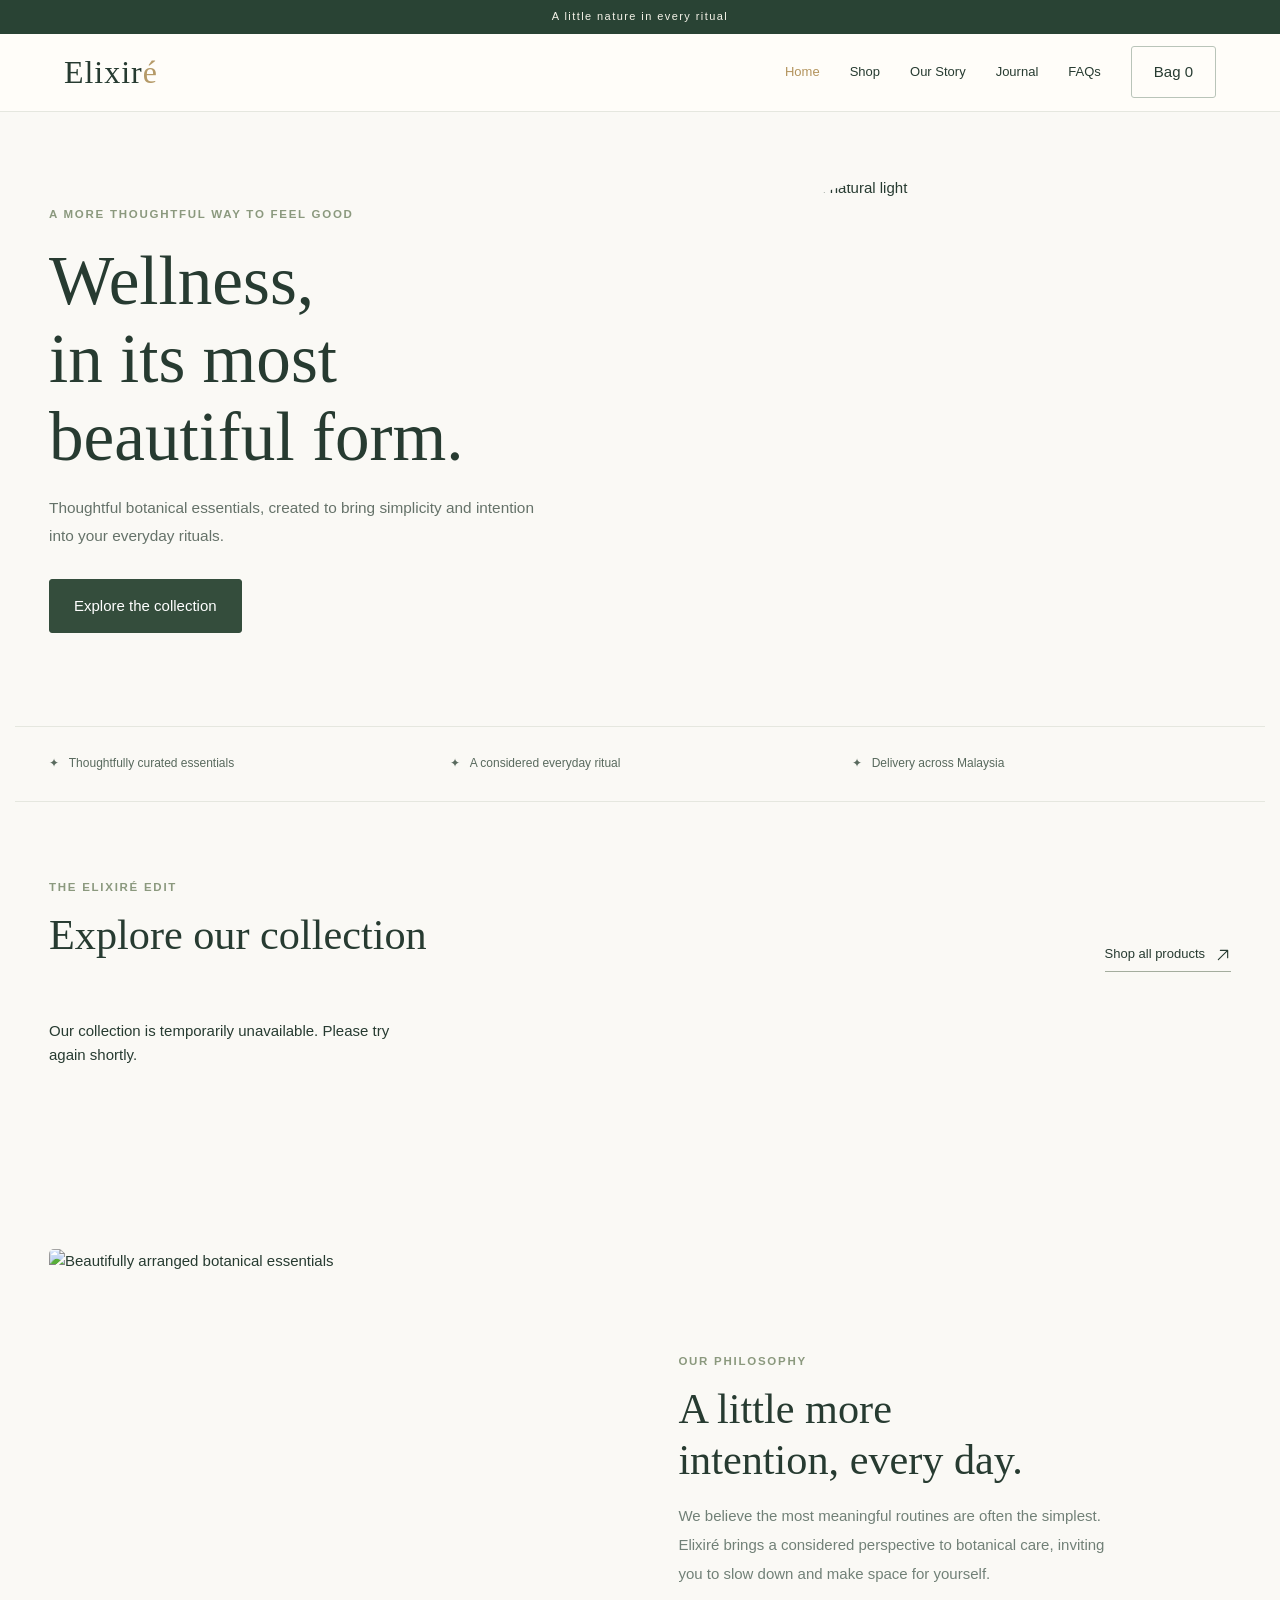
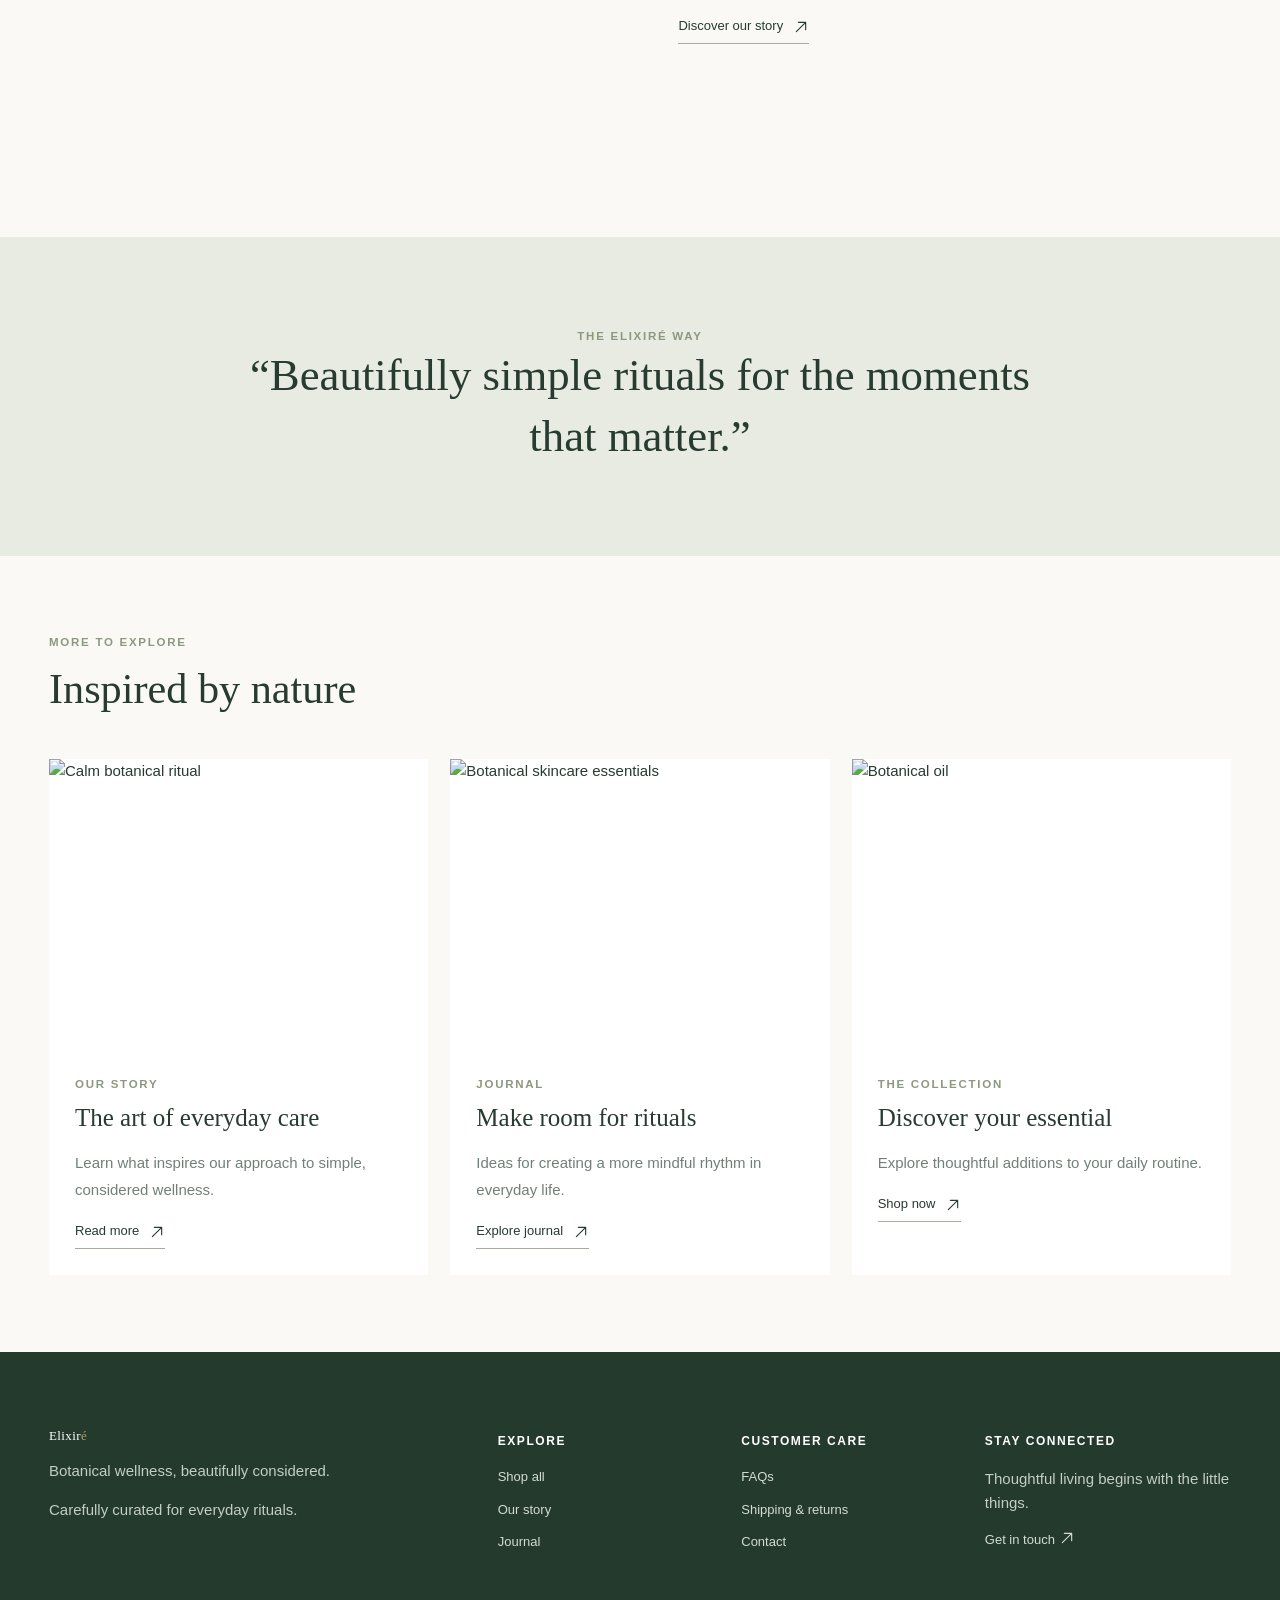
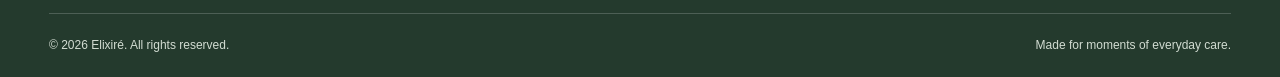
==== commit 669d7ce5: "Update index.html" ====
--- a/public/index.html
+++ b/public/index.html
@@ -1 +1,77 @@
-<!doctype html><html lang="en"><head><meta charset="utf-8"><meta name="viewport" content="width=device-width,initial-scale=1"><title>The Art of Natural Wellness | Elixiré</title><meta name="description" content="Thoughtfully curated botanical wellness essentials."><meta name="theme-color" content="#294334"><link rel="stylesheet" href="assets/style.css"><link rel="stylesheet" href="assets/responsive.css"></head><body><div class="announcement" id="announcement">A little nature in every ritual</div><header class="site-header"><a class="brand" href="">Elixir<span>é</span></a><button class="menu-toggle" type="button" aria-label="Open menu" aria-controls="siteNav" aria-expanded="false"><span class="menu-icon" aria-hidden="true"><i></i><i></i><i></i></span></button><nav id="siteNav"><a class="active" href="">Home</a><a class="" href="shop/">Shop</a><a class="" href="story/">Our Story</a><a class="" href="journal/">Journal</a><a class="" href="faq/">FAQs</a><button class="secondary bag-button" onclick="openCart()">Bag <span id="count">0</span></button></nav></header><main><section class="wrap editorial-hero"><div><div class="eyebrow">A MORE THOUGHTFUL WAY TO FEEL GOOD</div><h1>Wellness, in its most beautiful form.</h1><p class="lead">Thoughtful botanical essentials, created to bring simplicity and intention into your everyday rituals.</p><a class="primary" href="shop/">Explore the collection</a></div><img class="hero-image" src="https://images.unsplash.com/photo-1608571423902-eed4a5ad8108?w=1300&q=85" alt="Botanical oil bottle in natural light"></section><div class="wrap benefits"><div>✦ &nbsp; Thoughtfully curated essentials</div><div>✦ &nbsp; A considered everyday ritual</div><div>✦ &nbsp; Delivery across Malaysia</div></div><section class="section wrap" id="shop"><div class="section-head"><div><div class="eyebrow">THE ELIXIRÉ EDIT</div><h2>Explore our collection</h2></div><a class="text-link" href="shop/">Shop all products ↗</a></div><div id="products" class="products"><p>Loading collection…</p></div></section><section class="image-story wrap"><img src="https://images.unsplash.com/photo-1608248543803-ba4f8c70ae0b?w=1200&q=85" loading="lazy" alt="Beautifully arranged botanical essentials"><div class="copy"><div class="eyebrow">OUR PHILOSOPHY</div><h2>A little more intention, every day.</h2><p>We believe the most meaningful routines are often the simplest. Elixiré brings a considered perspective to botanical care, inviting you to slow down and make space for yourself.</p><a class="text-link" href="story/">Discover our story ↗</a></div></section><section class="quote-band"><div class="eyebrow">THE ELIXIRÉ WAY</div><blockquote>“Beautifully simple rituals for the moments that matter.”</blockquote></section><section class="section wrap"><div class="section-head"><div><div class="eyebrow">MORE TO EXPLORE</div><h2>Inspired by nature</h2></div></div><div class="editorial-grid"><a class="editorial-tile" href="story/"><img src="https://images.unsplash.com/photo-1540555700478-4be289fbecef?w=1200&q=85" loading="lazy" alt="Calm botanical ritual"><div class="tile-copy"><div class="eyebrow">OUR STORY</div><h3>The art of everyday care</h3><p>Learn what inspires our approach to simple, considered wellness.</p><span class="text-link">Read more ↗</span></div></a><a class="editorial-tile" href="journal/"><img src="https://images.unsplash.com/photo-1608248543803-ba4f8c70ae0b?w=1200&q=85" loading="lazy" alt="Botanical skincare essentials"><div class="tile-copy"><div class="eyebrow">JOURNAL</div><h3>Make room for rituals</h3><p>Ideas for creating a more mindful rhythm in everyday life.</p><span class="text-link">Explore journal ↗</span></div></a><a class="editorial-tile" href="shop/"><img src="https://images.unsplash.com/photo-1608571423902-eed4a5ad8108?w=1300&q=85" loading="lazy" alt="Botanical oil"><div class="tile-copy"><div class="eyebrow">THE COLLECTION</div><h3>Discover your essential</h3><p>Explore thoughtful additions to your daily routine.</p><span class="text-link">Shop now ↗</span></div></a></div></section></main><footer class="site-footer"><div class="wrap"><div class="footer-columns"><div><a class="brand" href="">Elixir<span>é</span></a><p>Botanical wellness, beautifully considered.</p><p>Carefully curated for everyday rituals.</p></div><div><h4>Explore</h4><a href="shop/">Shop all</a><a href="story/">Our story</a><a href="journal/">Journal</a></div><div><h4>Customer care</h4><a href="faq/">FAQs</a><a href="shipping/">Shipping & returns</a><a href="contact/">Contact</a></div><div><h4>Stay connected</h4><p>Thoughtful living begins with the little things.</p><a href="contact/">Get in touch ↗</a></div></div><div class="footer-bottom"><span>© <span data-year></span> Elixiré. All rights reserved.</span><span>Made for moments of everyday care.</span></div></div></footer><button class="floating-top" onclick="window.scrollTo({top:0,behavior:'smooth'}" aria-label="Back to top"><svg aria-hidden="true" width="18" height="18" viewBox="0 0 24 24" fill="none" stroke="currentColor" stroke-width="1.8" stroke-linecap="round" stroke-linejoin="round" style="display:block"><path d="M12 19V5m-7 7 7-7 7 7"/></svg></button><div id="overlay" class="overlay" onclick="closeCart()"></div><aside id="drawer" class="drawer"><div class="drawer-head"><h2>Your bag</h2><button class="icon-btn" onclick="closeCart()" aria-label="Close bag">×</button></div><div id="cartItems"></div><div id="cartTotals"></div></aside><div id="modal" class="modal" onclick="if(event.target===this)closeModal()"><div id="modalBox" class="modal-box"></div></div><script src="assets/runtime.js"></script><script src="assets/store.js"></script><script src="assets/motion.js" defer></script></body></html>+<!doctype html><html lang="en"><head><meta charset="utf-8"><meta name="viewport" content="width=device-width,initial-scale=1"><title>The Art of Natural Wellness | Elixiré</title><meta name="description" content="Thoughtfully curated botanical wellness essentials."><meta name="theme-color" content="#294334"><style>
+@import url('https://fonts.googleapis.com/css2?family=DM+Sans:wght@400;500;600;700&family=Playfair+Display:wght@400;500;600&display=swap');
+:root{--ink:#273b31;--muted:#718077;--bg:#f8f6f0;--green:#344d3c;--line:#e5e7df;--gold:#b59a68}*{box-sizing:border-box}body{margin:0;font:14px 'DM Sans',sans-serif;background:var(--bg);color:var(--ink)}button,input,select,textarea{font:inherit}button{cursor:pointer}a{color:inherit;text-decoration:none}header{height:82px;display:flex;align-items:center;justify-content:space-between;padding:0 max(5%,calc((100vw - 1280px)/2));border-bottom:1px solid var(--line);background:#fffdf9;position:sticky;top:0;z-index:5}.brand{font:30px 'Playfair Display',serif;letter-spacing:.03em}.brand span{color:var(--gold)}nav{display:flex;gap:27px;align-items:center}nav a{font-size:13px}button.primary,.primary{background:var(--green);border:1px solid var(--green);color:white;padding:14px 24px;border-radius:3px;display:inline-block}button.secondary,.secondary{background:transparent;border:1px solid #b9c4b9;color:var(--ink);padding:13px 22px;border-radius:3px}.wrap{max-width:1250px;margin:auto;padding:0 25px}.hero{min-height:530px;display:grid;grid-template-columns:1fr 1fr;align-items:center;gap:55px;padding-top:65px;padding-bottom:65px}.eyebrow{font-size:11px;letter-spacing:.22em;color:#8b997e;font-weight:700;text-transform:uppercase}h1,h2,h3{font-family:'Playfair Display',serif;font-weight:500}h1{font-size:clamp(44px,5vw,76px);line-height:1.12;margin:18px 0}h2{font-size:clamp(30px,3.4vw,47px);margin:12px 0}h3{font-size:23px;margin:8px 0}.lead{color:#657269;line-height:1.9;max-width:490px;font-size:15px}.hero img{width:100%;height:430px;object-fit:cover;border-radius:180px 180px 5px 5px}.section{padding:78px 0}.section-head{display:flex;justify-content:space-between;align-items:end;margin-bottom:32px}.muted{color:var(--muted);line-height:1.7}.products{display:grid;grid-template-columns:repeat(3,1fr);gap:24px}.product{background:#fff;border:1px solid var(--line);overflow:hidden}.product img{width:100%;height:285px;object-fit:cover;background:#f0eee7}.product .info{padding:22px}.product .row{display:flex;justify-content:space-between;align-items:center;gap:10px}.price{font-weight:700;font-size:16px}.tag{font-size:10px;letter-spacing:.12em;color:#7b886d}.feature{background:#e8ece3;padding:64px 0}.feature-grid{display:grid;grid-template-columns:repeat(3,1fr);gap:35px}.feature h3{font-size:20px}footer{padding:46px 0;background:#243a2d;color:#f5f4e9}.footer-row{display:flex;justify-content:space-between;gap:30px;align-items:center}footer p{color:#c3cec4}.overlay{position:fixed;inset:0;background:#101b15a8;z-index:10;display:none}.overlay.show{display:block}.drawer{position:fixed;z-index:11;right:0;top:0;bottom:0;width:min(470px,100%);background:#fff;padding:30px;overflow:auto;transform:translateX(105%);transition:transform .25s}.drawer.show{transform:translateX(0)}.drawer-head{display:flex;justify-content:space-between;align-items:center}.icon-btn{background:none;border:0;font-size:26px}.cart-line{display:grid;grid-template-columns:65px 1fr auto;gap:15px;padding:20px 0;border-bottom:1px solid var(--line)}.cart-line img{width:65px;height:75px;object-fit:cover}.qty{display:flex;align-items:center;gap:14px;margin-top:12px}.qty button{border:1px solid var(--line);background:#fff;padding:4px 10px}.totals{border-top:1px solid var(--line);padding-top:20px;margin-top:25px}.between{display:flex;justify-content:space-between;gap:15px;margin:13px 0}.modal{position:fixed;z-index:12;inset:0;display:none;align-items:center;justify-content:center;padding:20px;overflow:auto;background:#111c15a9}.modal.show{display:flex}.modal-box{position:relative;background:#fff;width:min(740px,100%);max-height:94vh;overflow:auto;padding:38px}.close{position:absolute;right:15px;top:12px;background:none;border:0;font-size:28px}.field{display:flex;flex-direction:column;gap:7px;margin-bottom:15px}.field label{font-size:12px;font-weight:600}.field input,.field select,.field textarea{width:100%;border:1px solid #dbe1d8;padding:13px;border-radius:3px;background:#fff;color:var(--ink)}.field textarea{min-height:100px}.form-grid{display:grid;grid-template-columns:1fr 1fr;gap:0 15px}.span2{grid-column:span 2}.notice{background:#f1f4ec;padding:17px;margin:18px 0;color:#536b55;line-height:1.7}.full{width:100%}.status{display:inline-block;padding:5px 9px;background:#e8eee5;color:#39543d;font-size:11px;text-transform:capitalize}.admin-shell{display:grid;grid-template-columns:245px 1fr;min-height:100vh}.sidebar{background:#243a2d;color:white;padding:30px 20px}.sidebar .brand{margin-bottom:35px;display:block}.sidebar button{display:block;width:100%;text-align:left;padding:14px 15px;border:0;background:transparent;color:#d9e3d9;margin-bottom:5px;border-radius:4px}.sidebar button.active,.sidebar button:hover{background:#3a5844;color:white}.admin-main{padding:35px clamp(18px,4vw,60px);min-width:0}.admin-top{display:flex;justify-content:space-between;align-items:center;margin-bottom:28px}.stats{display:grid;grid-template-columns:repeat(4,1fr);gap:17px}.stat,.panel{background:#fff;border:1px solid var(--line);padding:23px}.stat small{color:var(--muted)}.stat strong{font-size:28px;display:block;margin-top:12px}.panel{margin-top:23px;overflow:auto}.table-wrap{overflow:auto}table{border-collapse:collapse;width:100%;min-width:650px}th,td{text-align:left;padding:15px 10px;border-bottom:1px solid var(--line);font-size:12px}th{color:#77867a;font-size:11px;text-transform:uppercase;letter-spacing:.06em}td button{border:1px solid var(--line);background:#fff;padding:8px 11px;margin:2px}.actions{display:flex;gap:10px;flex-wrap:wrap}.split{display:grid;grid-template-columns:1fr 1fr;gap:18px}.hide{display:none!important}.mobile-admin-nav{display:none}.tiny{font-size:11px}.empty{padding:30px 0;color:var(--muted)}@media(max-width:850px){header{padding:0 20px;height:72px}nav{gap:12px}nav a:not(.keep){display:none}.hero{grid-template-columns:1fr;gap:25px;padding-top:42px}.hero img{height:330px}.products,.feature-grid{grid-template-columns:1fr 1fr}.admin-shell{grid-template-columns:1fr}.sidebar{padding:18px}.sidebar .brand{margin:0 0 15px}.sidebar button{display:inline-block;width:auto;margin:3px;padding:9px 11px}.admin-main{padding:22px}.stats{grid-template-columns:1fr 1fr}}@media(max-width:540px){.hero img{height:285px}.products,.feature-grid,.form-grid,.split{grid-template-columns:1fr}.span2{grid-column:auto}.section{padding:52px 0}.product img{height:250px}.footer-row{display:block}.modal-box{padding:30px 20px}.stats{gap:9px}.stat{padding:15px}.stat strong{font-size:23px}.section-head{display:block}}
+/* V3 refinements */
+.announcement{background:#294334;color:#f5f3e9;text-align:center;font-size:11px;letter-spacing:.13em;padding:10px 16px}.shop-tools{display:flex;gap:12px;justify-content:space-between;margin:0 0 23px}.shop-tools input,.shop-tools select{border:1px solid var(--line);padding:13px 16px;background:white;color:var(--ink);font:inherit}.shop-tools input{width:min(400px,65%)}.shop-tools select{max-width:220px}.compare{color:#99a49b;font-size:12px;font-weight:400;margin-left:7px}.product{transition:box-shadow .22s,transform .22s}.product:hover{box-shadow:0 15px 42px #243a2d12;transform:translateY(-3px)}.product .info h3{min-height:54px}.preview-banner{position:fixed;z-index:8;bottom:0;left:0;right:0;background:#eadfc6;color:#4a422e;text-align:center;font-size:11px;padding:10px 20px;box-shadow:0 -3px 12px #0001}.admin-main{background:#f5f6f1}.admin-top h2{font-size:36px}.stat{border-radius:8px}.stat strong{font-family:'DM Sans',sans-serif;font-weight:600}.panel{border-radius:8px}.sidebar{position:sticky;top:0;height:100vh}.sidebar button{transition:background .15s}.status{border-radius:3px;font-weight:700;letter-spacing:.03em}.status.paid,.status.delivered{background:#e4f2e5;color:#286a3c}.status.failed,.status.cancelled{background:#f9e8e3;color:#9b4535}.status.pending{background:#fbefd9;color:#9b6b19}.admin-toolbar{display:flex;align-items:center;justify-content:space-between;gap:15px;flex-wrap:wrap}.admin-toolbar input,.admin-toolbar select{padding:12px;border:1px solid var(--line);background:white;min-width:160px}.product-cell{display:flex;align-items:center;gap:13px;min-width:210px}.product-cell img{width:52px;height:58px;object-fit:cover;background:#eaece5}.pill{font-size:11px;background:#f0f2ed;padding:5px 9px;color:#526858;white-space:nowrap}.pill.low{background:#fff0e6;color:#ad572b}.field-hint{font-size:11px;color:var(--muted)}.product-form-heading{font-size:14px;font-weight:700;border-bottom:1px solid var(--line);padding:0 0 10px;margin:18px 0}.mini{font-size:12px}.danger{color:#a24b3a}.order-filter{display:flex;gap:9px;align-items:center;flex-wrap:wrap}.order-filter select,.order-filter input{border:1px solid var(--line);background:#fff;padding:11px}.empty-state{text-align:center;padding:48px 15px;color:var(--muted)}@media(max-width:850px){.sidebar{position:relative;height:auto}.sidebar button{font-size:12px}.admin-top{gap:14px;flex-wrap:wrap}}@media(max-width:540px){.shop-tools{flex-direction:column}.shop-tools input,.shop-tools select{width:100%;max-width:none}.product .info h3{min-height:0}.admin-main{padding:17px}.stat strong{font-size:21px}.admin-top h2{font-size:30px}.admin-toolbar input,.admin-toolbar select{width:100%}nav .keep{display:none}}
+
+/* Editorial storefront V4 */
+body{background:#faf9f5}header.site-header{height:78px}.site-header nav{gap:30px}.site-header nav a{transition:color .2s}.site-header nav a:hover,.site-header nav a.active{color:#b3935c}.site-header .brand{font-size:32px}.menu-toggle{display:none;background:none;border:0;padding:8px;color:var(--ink)}.site-footer{padding:64px 0 22px}.footer-columns{display:grid;grid-template-columns:2fr 1fr 1fr 1.2fr;gap:45px;padding-bottom:48px}.footer-columns a{display:block;margin:12px 0;color:#d2dcd2;font-size:13px}.footer-columns h4{font-size:12px;font-weight:600;letter-spacing:.13em;text-transform:uppercase;color:#fff}.footer-bottom{border-top:1px solid #ffffff30;padding-top:22px;display:flex;justify-content:space-between;gap:20px;color:#d2dcd2;font-size:12px}.editorial-hero{min-height:620px;display:grid;grid-template-columns:1fr 1fr;align-items:center;gap:8%;padding-top:64px;padding-bottom:76px}.editorial-hero h1{font-size:clamp(52px,5.5vw,86px);max-width:680px}.editorial-hero .hero-image{width:100%;height:520px;object-fit:cover;border-radius:240px 240px 6px 6px}.editorial-hero .lead{margin-bottom:30px}.text-link{display:inline-flex;align-items:center;gap:10px;border-bottom:1px solid #a4ad9e;padding-bottom:6px;font-size:13px}.benefits{display:grid;grid-template-columns:repeat(3,1fr);gap:22px;border-top:1px solid var(--line);border-bottom:1px solid var(--line);padding:27px 0}.benefits div{display:flex;align-items:center;gap:12px;font-size:12px;color:#596a5e}.benefits svg{width:24px;height:24px;stroke:#8e9b80;stroke-width:1.5;fill:none}.section-intro{max-width:680px}.section-intro p{line-height:1.9}.image-story{display:grid;grid-template-columns:1fr 1fr;gap:9%;align-items:center;padding-top:90px;padding-bottom:90px}.image-story img{width:100%;height:520px;object-fit:cover;border-radius:5px}.image-story .copy{max-width:450px}.image-story .copy p{line-height:1.95;color:var(--muted);margin-bottom:25px}.quote-band{padding:90px 25px;text-align:center;background:#e8ebe2}.quote-band blockquote{max-width:820px;margin:0 auto;font:clamp(30px,4vw,53px)/1.35 'Playfair Display',serif}.page-heading{padding:78px 0 44px;text-align:center}.page-heading h1{font-size:clamp(44px,5vw,72px);margin:12px auto}.page-heading p{max-width:570px;margin:auto;line-height:1.8}.editorial-grid{display:grid;grid-template-columns:repeat(3,1fr);gap:22px}.editorial-tile{background:#fff}.editorial-tile img{width:100%;height:290px;object-fit:cover}.editorial-tile .tile-copy{padding:26px}.editorial-tile p{color:var(--muted);line-height:1.8}.page-content{max-width:850px;margin:auto;padding:30px 25px 100px}.page-content p{line-height:2;color:#627268}.faq-list{max-width:830px;margin:30px auto 100px}.faq-list details{border-bottom:1px solid var(--line);padding:20px 3px}.faq-list summary{cursor:pointer;font:20px 'Playfair Display',serif;list-style:none;display:flex;justify-content:space-between;gap:20px}.faq-list summary:after{content:'+';font:25px 'DM Sans',sans-serif;color:#899a87}.faq-list details[open] summary:after{content:'−'}.faq-list p{line-height:1.9;color:var(--muted)}.contact-panel{max-width:900px;margin:10px auto 100px;background:#f0f1ea;padding:55px;display:grid;grid-template-columns:1fr 1fr;gap:60px}.contact-panel p{line-height:1.9}.newsletter-strip{background:#e9eee5;padding:65px 25px;text-align:center}.newsletter-strip h2{margin:8px 0}.collection-banner{background:#e8ece3;padding:24px;text-align:center;color:#4e6552;font-size:12px;letter-spacing:.08em}.product{border-radius:3px}.product img{height:350px}.product .info{padding:24px}.product .info h3{font-size:24px}.product .info .row{align-items:flex-end}.product .info .secondary{padding:11px 14px;font-size:12px}.site-footer .brand{color:white}.crumbs{font-size:12px;color:#7d8a80;padding-top:26px}.crumbs a{text-decoration:underline;text-underline-offset:4px}.floating-top{position:fixed;bottom:22px;right:22px;z-index:4;background:#2d4838;color:#fff;border:0;padding:12px 15px;box-shadow:0 8px 24px #1e332025}.section-head .muted{max-width:350px}.site-header .bag-button{white-space:nowrap}.product .info h3{min-height:0}.product .info p{min-height:22px}.site-footer .footer-bottom a{color:#d2dcd2}
+@media(max-width:850px){.menu-toggle{display:block}.site-header nav{display:none;position:absolute;top:100%;left:0;right:0;background:#fffdf9;flex-direction:column;align-items:stretch;padding:24px;box-shadow:0 15px 25px #243a2d15;gap:20px}.site-header nav.open{display:flex}.site-header nav a:not(.keep){display:block}.site-header nav .keep{display:block}.editorial-hero,.image-story{grid-template-columns:1fr;gap:28px}.editorial-hero{padding-top:40px}.editorial-hero .hero-image{height:440px}.footer-columns{grid-template-columns:1fr 1fr}.editorial-grid{grid-template-columns:1fr 1fr}.contact-panel{grid-template-columns:1fr}.benefits{grid-template-columns:1fr;gap:16px}}
+@media(max-width:540px){.site-header{height:70px!important}.site-header .brand{font-size:29px}.editorial-hero{padding-bottom:45px}.editorial-hero h1{font-size:49px}.editorial-hero .hero-image{height:340px}.image-story img{height:350px}.image-story{padding-top:50px;padding-bottom:50px}.footer-columns{grid-template-columns:1fr 1fr;gap:20px}.footer-bottom{flex-direction:column}.editorial-grid{grid-template-columns:1fr}.contact-panel{padding:28px}.page-heading{padding:55px 0 25px}.product img{height:280px}.benefits{padding:20px 0}.quote-band{padding:60px 25px}}
+
+</style><style>
+/* Elixire V5: responsive typography, layout, interactions */
+:root{--ease-out:cubic-bezier(.22,1,.36,1)}
+html{scroll-behavior:smooth;scroll-padding-top:90px}html,body{max-width:100%;overflow-x:clip}body{font-size:15px;line-height:1.6;-webkit-text-size-adjust:100%}img,svg,video{max-width:100%}img{display:block}main,section,article,.wrap,.admin-main{min-width:0}a,button,input,select,textarea{-webkit-tap-highlight-color:transparent}button,a{touch-action:manipulation}button:focus-visible,a:focus-visible,input:focus-visible,select:focus-visible,textarea:focus-visible,summary:focus-visible{outline:2px solid #9b8354;outline-offset:3px}
+.wrap{width:min(100%,1300px);padding-inline:clamp(18px,4vw,34px)}.section{padding-block:clamp(48px,6vw,86px)}.eyebrow{font-size:clamp(10px,.9vw,12px);letter-spacing:.15em;line-height:1.6}h1,h2,h3{overflow-wrap:break-word;text-wrap:balance}h1{font-size:clamp(38px,5.1vw,70px);line-height:1.13}h2{font-size:clamp(29px,3.3vw,44px);line-height:1.22}h3{font-size:clamp(20px,2vw,25px);line-height:1.32}.lead{font-size:clamp(14px,1.2vw,16px);line-height:1.8}.muted,.page-content p,.contact-panel p{font-size:clamp(14px,1.05vw,16px)}.announcement{font-size:11px;line-height:1.45;padding:9px 14px}.site-header{isolation:isolate}.site-header .brand{white-space:nowrap}.site-header nav a{white-space:nowrap}.editorial-hero{min-height:0;gap:clamp(26px,5vw,75px);padding-block:clamp(42px,5vw,75px)}.editorial-hero h1{font-size:clamp(40px,5.4vw,78px)}.editorial-hero .hero-image{height:clamp(320px,38vw,520px)}.image-story{gap:clamp(28px,6vw,85px);padding-block:clamp(55px,7vw,95px)}.image-story img{height:clamp(320px,39vw,520px)}.quote-band{padding-block:clamp(58px,7vw,90px)}.quote-band blockquote{font-size:clamp(28px,3.5vw,49px)}.product,.editorial-tile{min-width:0}.product img,.editorial-tile img{transition:transform .7s var(--ease-out)}.product:hover img,.editorial-tile:hover img{transform:scale(1.035)}.product{overflow:hidden}.product .info{padding:clamp(16px,2vw,24px)}.product .info h3{font-size:clamp(19px,2vw,24px)}.product .info .row{flex-wrap:wrap}.product .info .secondary{min-height:42px}.footer-columns{gap:clamp(20px,3vw,45px)}.footer-columns>*{min-width:0}.page-heading{padding-block:clamp(48px,6vw,78px) clamp(24px,3vw,44px)}.page-heading h1{font-size:clamp(37px,5vw,68px)}.contact-panel{width:min(100%,900px);gap:clamp(24px,4vw,60px)}.drawer,.modal-box{overscroll-behavior:contain}.modal-box{width:min(740px,100%)}.floating-top{border-radius:4px;transition:transform .2s,background .2s}.floating-top:hover{transform:translateY(-3px);background:#42614d}.primary,.secondary{transition:background .25s,color .25s,border-color .25s,transform .25s}.primary:hover{background:#47654f;transform:translateY(-2px)}.secondary:hover{border-color:#49644e;background:#f2f5ef}.text-link{transition:color .2s,gap .2s}.text-link:hover{color:#9b8354;gap:15px}
+/* Subtle motion, progressively enhanced */
+.reveal-ready{opacity:0;transform:translateY(18px);transition:opacity .75s var(--ease-out),transform .75s var(--ease-out)}.reveal-ready.in-view{opacity:1;transform:none}.editorial-hero>div{animation:fade-rise .8s var(--ease-out) both}.editorial-hero>.hero-image{animation:fade-rise 1s .1s var(--ease-out) both}@keyframes fade-rise{from{opacity:0;transform:translateY(15px)}to{opacity:1;transform:none}}
+@media(max-width:1000px){.site-header nav{gap:16px}.footer-columns{grid-template-columns:1.5fr 1fr 1fr;gap:25px}.footer-columns>div:last-child{grid-column:1/-1}.products{gap:16px}.editorial-grid{gap:16px}}
+@media(max-width:850px){header.site-header{height:70px!important;padding:0 20px;gap:12px}.site-header .brand{font-size:29px}.menu-toggle{display:flex;align-items:center;justify-content:center;order:2;width:44px;height:44px;border:1px solid #dfe5dc;border-radius:4px;flex:0 0 auto;z-index:3}.menu-toggle .menu-icon{width:20px;height:18px;display:flex;flex-direction:column;justify-content:space-around}.menu-toggle .menu-icon i{display:block;height:1.6px;width:100%;background:currentColor;transition:transform .25s,opacity .2s}.menu-toggle[aria-expanded=true] .menu-icon i:nth-child(1){transform:translateY(5.5px) rotate(45deg)}.menu-toggle[aria-expanded=true] .menu-icon i:nth-child(2){opacity:0}.menu-toggle[aria-expanded=true] .menu-icon i:nth-child(3){transform:translateY(-5.5px) rotate(-45deg)}.site-header nav{display:flex!important;position:absolute;top:100%;left:0;right:0;max-height:calc(100dvh - 70px);overflow-y:auto;background:#fffdf9;flex-direction:column;align-items:stretch;padding:10px 22px 24px;box-shadow:0 18px 26px #243a2d15;gap:0;opacity:0;visibility:hidden;transform:translateY(-10px);pointer-events:none;transition:opacity .25s,transform .25s,visibility .25s}.site-header nav.open{opacity:1;visibility:visible;transform:none;pointer-events:auto}.site-header nav a{display:block!important;padding:14px 2px;font-size:15px;border-bottom:1px solid #edf0e9}.site-header nav .bag-button{width:100%;margin-top:15px;font-size:15px}.editorial-hero,.image-story{grid-template-columns:minmax(0,1fr);gap:30px}.editorial-hero{padding-top:45px}.editorial-hero .hero-image{height:clamp(320px,56vw,470px)}.image-story img{height:clamp(300px,55vw,460px)}.footer-columns{grid-template-columns:repeat(2,minmax(0,1fr))}.footer-columns>div:last-child{grid-column:auto}.editorial-grid{grid-template-columns:repeat(2,minmax(0,1fr))}.benefits{grid-template-columns:1fr;gap:14px}.contact-panel{grid-template-columns:minmax(0,1fr);padding:35px}.sidebar{height:auto;position:relative}}
+@media(max-width:600px){body{font-size:14px}.wrap{padding-inline:20px}header.site-header{padding-inline:18px}.site-header .brand{font-size:28px}.announcement{font-size:10px;letter-spacing:.1em}.editorial-hero{padding-top:35px;padding-bottom:48px;gap:26px}.editorial-hero h1{font-size:clamp(37px,10vw,48px);line-height:1.16;margin:13px 0 16px}.editorial-hero .hero-image{height:clamp(270px,84vw,380px);border-radius:160px 160px 4px 4px}.editorial-hero .lead{font-size:15px;line-height:1.75}.editorial-hero .primary{width:100%;text-align:center;max-width:360px}.section{padding-block:48px}.section-head{display:flex;flex-direction:column;align-items:flex-start;gap:10px;margin-bottom:22px}.section-head h2{margin:7px 0}.section-head .muted{margin:0}.products{grid-template-columns:minmax(0,1fr);gap:18px}.product img{height:clamp(250px,78vw,390px)}.product .info h3{font-size:22px}.product .info .row{gap:10px}.product .info .secondary{font-size:13px;padding:11px 15px}.image-story{padding-block:50px;gap:26px}.image-story img{height:clamp(260px,82vw,380px)}.image-story .copy p{line-height:1.8}.quote-band{padding:60px 20px}.quote-band blockquote{font-size:clamp(27px,7vw,37px)}.editorial-grid{grid-template-columns:minmax(0,1fr);gap:20px}.editorial-tile img{height:clamp(230px,66vw,340px)}.editorial-tile .tile-copy{padding:21px}.editorial-tile h3{font-size:23px}.benefits{padding:20px 0}.benefits div{font-size:13px}.footer-columns{grid-template-columns:repeat(2,minmax(0,1fr));gap:25px 18px;padding-bottom:28px}.footer-columns>div:first-child{grid-column:1/-1}.footer-columns>div:last-child{grid-column:1/-1}.site-footer{padding:42px 0 20px}.footer-columns a{font-size:13px;margin:10px 0;overflow-wrap:anywhere}.footer-bottom{gap:7px;font-size:12px}.page-heading{padding:45px 0 25px}.page-heading h1{font-size:clamp(37px,9vw,47px)}.page-heading p{padding:0 3px}.page-content{padding:20px 20px 65px}.faq-list{margin:20px auto 65px}.faq-list summary{font-size:18px;line-height:1.45}.faq-list details{padding:18px 2px}.contact-panel{padding:24px 20px;margin-bottom:65px;gap:20px}.shop-tools{gap:10px}.shop-tools input,.shop-tools select{width:100%;max-width:100%;min-width:0;font-size:14px}.modal{padding:12px}.modal-box{padding:30px 18px;max-height:calc(100dvh - 24px)}.drawer{padding:22px 18px}.cart-line{grid-template-columns:58px minmax(0,1fr) auto;gap:10px}.cart-line img{width:58px;height:66px}.form-grid{grid-template-columns:minmax(0,1fr)}.span2{grid-column:auto}.floating-top{bottom:16px;right:16px;padding:10px 13px}.collection-banner{font-size:11px;line-height:1.8}.admin-top h2{font-size:28px}.admin-main{padding:16px}.stat,.panel{padding:16px}.stat strong{font-size:21px}.stats{grid-template-columns:repeat(2,minmax(0,1fr))}.sidebar{padding:16px}.sidebar button{font-size:13px}.table-wrap{max-width:100%;overflow-x:auto}}
+@media(max-width:360px){.wrap{padding-inline:15px}header.site-header{padding-inline:14px}.site-header .brand{font-size:26px}.editorial-hero h1{font-size:36px}.footer-columns{gap:18px 12px}.product .info .row{align-items:flex-start}.product .info .secondary{width:100%}.stat{padding:12px}}
+@media(prefers-reduced-motion:reduce){html{scroll-behavior:auto}*,*::before,*::after{animation-duration:.01ms!important;animation-iteration-count:1!important;transition-duration:.01ms!important}.reveal-ready{opacity:1;transform:none}}
+
+</style><style>.inline-arrow{display:inline-block;vertical-align:-.15em;flex-shrink:0;stroke:currentColor}a:hover .inline-arrow{transform:translate(2px,-2px)}.inline-arrow{transition:transform .2s ease}</style></head><body><div class="announcement" id="announcement">A little nature in every ritual</div><header class="site-header"><a class="brand" href="">Elixir<span>é</span></a><button class="menu-toggle" type="button" aria-label="Open menu" aria-controls="siteNav" aria-expanded="false"><span class="menu-icon" aria-hidden="true"><i></i><i></i><i></i></span></button><nav id="siteNav"><a class="active" href="">Home</a><a class="" href="shop/">Shop</a><a class="" href="story/">Our Story</a><a class="" href="journal/">Journal</a><a class="" href="faq/">FAQs</a><button class="secondary bag-button" onclick="openCart()">Bag <span id="count">0</span></button></nav></header><main><section class="wrap editorial-hero"><div><div class="eyebrow">A MORE THOUGHTFUL WAY TO FEEL GOOD</div><h1>Wellness, in its most beautiful form.</h1><p class="lead">Thoughtful botanical essentials, created to bring simplicity and intention into your everyday rituals.</p><a class="primary" href="shop/">Explore the collection</a></div><img class="hero-image" src="https://images.unsplash.com/photo-1608571423902-eed4a5ad8108?w=1300&q=85" alt="Botanical oil bottle in natural light"></section><div class="wrap benefits"><div>✦ &nbsp; Thoughtfully curated essentials</div><div>✦ &nbsp; A considered everyday ritual</div><div>✦ &nbsp; Delivery across Malaysia</div></div><section class="section wrap" id="shop"><div class="section-head"><div><div class="eyebrow">THE ELIXIRÉ EDIT</div><h2>Explore our collection</h2></div><a class="text-link" href="shop/">Shop all products <svg class="inline-arrow" aria-hidden="true" viewBox="0 0 24 24" width="16" height="16" fill="none" stroke="currentColor" stroke-width="1.7" stroke-linecap="round" stroke-linejoin="round"><path d="M5 19 19 5M8 5h11v11"/></svg></a></div><div id="products" class="products"><p>Loading collection…</p></div></section><section class="image-story wrap"><img src="https://images.unsplash.com/photo-1608248543803-ba4f8c70ae0b?w=1200&q=85" loading="lazy" alt="Beautifully arranged botanical essentials"><div class="copy"><div class="eyebrow">OUR PHILOSOPHY</div><h2>A little more intention, every day.</h2><p>We believe the most meaningful routines are often the simplest. Elixiré brings a considered perspective to botanical care, inviting you to slow down and make space for yourself.</p><a class="text-link" href="story/">Discover our story <svg class="inline-arrow" aria-hidden="true" viewBox="0 0 24 24" width="16" height="16" fill="none" stroke="currentColor" stroke-width="1.7" stroke-linecap="round" stroke-linejoin="round"><path d="M5 19 19 5M8 5h11v11"/></svg></a></div></section><section class="quote-band"><div class="eyebrow">THE ELIXIRÉ WAY</div><blockquote>“Beautifully simple rituals for the moments that matter.”</blockquote></section><section class="section wrap"><div class="section-head"><div><div class="eyebrow">MORE TO EXPLORE</div><h2>Inspired by nature</h2></div></div><div class="editorial-grid"><a class="editorial-tile" href="story/"><img src="https://images.unsplash.com/photo-1540555700478-4be289fbecef?w=1200&q=85" loading="lazy" alt="Calm botanical ritual"><div class="tile-copy"><div class="eyebrow">OUR STORY</div><h3>The art of everyday care</h3><p>Learn what inspires our approach to simple, considered wellness.</p><span class="text-link">Read more <svg class="inline-arrow" aria-hidden="true" viewBox="0 0 24 24" width="16" height="16" fill="none" stroke="currentColor" stroke-width="1.7" stroke-linecap="round" stroke-linejoin="round"><path d="M5 19 19 5M8 5h11v11"/></svg></span></div></a><a class="editorial-tile" href="journal/"><img src="https://images.unsplash.com/photo-1608248543803-ba4f8c70ae0b?w=1200&q=85" loading="lazy" alt="Botanical skincare essentials"><div class="tile-copy"><div class="eyebrow">JOURNAL</div><h3>Make room for rituals</h3><p>Ideas for creating a more mindful rhythm in everyday life.</p><span class="text-link">Explore journal <svg class="inline-arrow" aria-hidden="true" viewBox="0 0 24 24" width="16" height="16" fill="none" stroke="currentColor" stroke-width="1.7" stroke-linecap="round" stroke-linejoin="round"><path d="M5 19 19 5M8 5h11v11"/></svg></span></div></a><a class="editorial-tile" href="shop/"><img src="https://images.unsplash.com/photo-1608571423902-eed4a5ad8108?w=1300&q=85" loading="lazy" alt="Botanical oil"><div class="tile-copy"><div class="eyebrow">THE COLLECTION</div><h3>Discover your essential</h3><p>Explore thoughtful additions to your daily routine.</p><span class="text-link">Shop now <svg class="inline-arrow" aria-hidden="true" viewBox="0 0 24 24" width="16" height="16" fill="none" stroke="currentColor" stroke-width="1.7" stroke-linecap="round" stroke-linejoin="round"><path d="M5 19 19 5M8 5h11v11"/></svg></span></div></a></div></section></main><footer class="site-footer"><div class="wrap"><div class="footer-columns"><div><a class="brand" href="">Elixir<span>é</span></a><p>Botanical wellness, beautifully considered.</p><p>Carefully curated for everyday rituals.</p></div><div><h4>Explore</h4><a href="shop/">Shop all</a><a href="story/">Our story</a><a href="journal/">Journal</a></div><div><h4>Customer care</h4><a href="faq/">FAQs</a><a href="shipping/">Shipping & returns</a><a href="contact/">Contact</a></div><div><h4>Stay connected</h4><p>Thoughtful living begins with the little things.</p><a href="contact/">Get in touch <svg class="inline-arrow" aria-hidden="true" viewBox="0 0 24 24" width="16" height="16" fill="none" stroke="currentColor" stroke-width="1.7" stroke-linecap="round" stroke-linejoin="round"><path d="M5 19 19 5M8 5h11v11"/></svg></a></div></div><div class="footer-bottom"><span>© <span data-year></span> Elixiré. All rights reserved.</span><span>Made for moments of everyday care.</span></div></div></footer><button class="floating-top" onclick="window.scrollTo({top:0,behavior:'smooth'}" aria-label="Back to top"><svg aria-hidden="true" width="18" height="18" viewBox="0 0 24 24" fill="none" stroke="currentColor" stroke-width="1.8" stroke-linecap="round" stroke-linejoin="round" style="display:block"><path d="M12 19V5m-7 7 7-7 7 7"/></svg></button><div id="overlay" class="overlay" onclick="closeCart()"></div><aside id="drawer" class="drawer"><div class="drawer-head"><h2>Your bag</h2><button class="icon-btn" onclick="closeCart()" aria-label="Close bag">×</button></div><div id="cartItems"></div><div id="cartTotals"></div></aside><div id="modal" class="modal" onclick="if(event.target===this)closeModal()"><div id="modalBox" class="modal-box"></div></div><script>
+/* Elixire V3: Cloudflare API when deployed at root; explicit browser-only preview for GitHub Pages. */
+const ELX_ROOT = (()=>{const s=document.currentScript?.src||'';return s.slice(0,s.lastIndexOf('/assets/runtime.js')+1)})();
+const ELX_DEMO = location.hostname.endsWith('github.io') || new URLSearchParams(location.search).has('preview') || location.protocol==='file:';
+const ELX_LINK = p=>ELX_ROOT+p.replace(/^\//,'');
+const ELX_SEED=[
+{id:1,sku:'ELX-001',name:'Elixiré Black Seed Oil',subtitle:'Everyday botanical care',description:'A thoughtfully presented black seed oil essential. Ingredients, directions and claims will be confirmed by the brand.',price:89,compare_at:109,stock:30,low_stock_threshold:5,image:'https://images.unsplash.com/photo-1608571423902-eed4a5ad8108?w=900&q=85',badge:'SIGNATURE',category:'Black Seed Oil',weight_g:100,active:1,featured:1},
+{id:2,sku:'ELX-002',name:'Elixiré Daily Ritual',subtitle:'A considered daily essential',description:'A botanical product for your everyday routine. Final product specifications are pending client approval.',price:129,compare_at:149,stock:20,low_stock_threshold:5,image:'https://images.unsplash.com/photo-1608248543803-ba4f8c70ae0b?w=900&q=85',badge:'NEW',category:'Daily Essentials',weight_g:150,active:1,featured:0},
+{id:3,sku:'ELX-003',name:'Elixiré Gift Collection',subtitle:'A gift for meaningful moments',description:'A curated botanical gift collection. Bundle contents and imagery are placeholders.',price:199,compare_at:229,stock:15,low_stock_threshold:5,image:'https://images.unsplash.com/photo-1601049541289-9b1b7bbbfe19?w=900&q=85',badge:'GIFT EDITION',category:'Gift Sets',weight_g:350,active:1,featured:0}
+];
+const ELX_DEFAULT_SETTINGS={shipping_west:8,shipping_east:15,free_shipping_above:200,store_name:'Elixiré',announcement:'A little nature in every ritual',support_email:'',support_phone:''};
+function demoData(){let d;try{d=JSON.parse(localStorage.getItem('elx_demo_v3')||'null')}catch{};if(!d||!Array.isArray(d.products)){d={products:ELX_SEED,orders:[],settings:ELX_DEFAULT_SETTINGS,logs:[],nextId:4};localStorage.setItem('elx_demo_v3',JSON.stringify(d))}return d}
+const demoSave=d=>localStorage.setItem('elx_demo_v3',JSON.stringify(d));
+const elxMoney=n=>Math.round(Number(n)*100)/100;
+async function elxApi(path,body){if(!ELX_DEMO){const r=await fetch(ELX_LINK('api'+path),{method:body?'POST':'GET',credentials:'same-origin',headers:{'content-type':'application/json'},...(body?{body:JSON.stringify(body)}:{})});let d;try{d=await r.json()}catch{throw Error('API unavailable. Check Cloudflare Pages Functions and D1 binding.')}if(!r.ok)throw Error(d.error||'Request failed');return d}return demoApi(path,body)}
+function demoApi(path,b){let d=demoData();const fail=(s)=>{throw Error(s)};const log=(a,t)=>d.logs.unshift({id:Date.now(),action:a,detail:t,created_at:new Date().toISOString()});
+if(path==='/health')return {ok:true,mode:'github-preview'};
+if(path==='/products')return {products:d.products.filter(p=>p.active)};
+if(path==='/settings')return d.settings;
+if(path==='/orders'&&b){if(!b.customer_name||!b.email||!b.address||!b.phone||!b.postcode||!b.city||!['west','east'].includes(b.region))fail('Complete all delivery details.');let subtotal=0,items=[];for(const line of b.items||[]){const p=d.products.find(x=>x.id===Number(line.id)&&x.active);const qty=Number(line.qty);if(!p||!Number.isInteger(qty)||qty<1||qty>p.stock)fail('Some products are unavailable or exceed stock.');subtotal+=p.price*qty;items.push({product_id:p.id,name:p.name,quantity:qty,price:p.price})}if(!items.length)fail('Your bag is empty.');const shipping=subtotal>=d.settings.free_shipping_above?0:(b.region==='east'?d.settings.shipping_east:d.settings.shipping_west);const id='ELX-DEMO-'+Date.now().toString(36).toUpperCase();d.orders.unshift({...b,id,items,subtotal,shipping,total:elxMoney(subtotal+shipping),payment_status:'pending',fulfillment_status:'unfulfilled',payment_reference:null,tracking_number:'',courier:'',created_at:new Date().toISOString()});log('order_created',id);demoSave(d);return {order:{id,total:elxMoney(subtotal+shipping),payment_url:ELX_LINK('payment/?order='+encodeURIComponent(id))}}}
+if(path.startsWith('/orders/')&&!b){const o=d.orders.find(x=>x.id===decodeURIComponent(path.slice(8)));if(!o)fail('Order not found');return {order:o}}
+if(path==='/test-payment'&&b){const o=d.orders.find(x=>x.id===b.order_id);if(!o)fail('Order not found');if(o.payment_status!=='pending')fail('Payment already finalized');if(b.outcome==='success'){for(const line of o.items){const p=d.products.find(x=>x.id===line.product_id);if(!p||p.stock<line.quantity)fail('Insufficient stock')}for(const line of o.items)d.products.find(x=>x.id===line.product_id).stock-=line.quantity;o.payment_status='paid';o.paid_at=new Date().toISOString()}else if(['failure','cancel'].includes(b.outcome)){o.payment_status=b.outcome==='failure'?'failed':'cancelled'}else fail('Invalid outcome');o.payment_reference='SIM-'+Date.now().toString(36).toUpperCase();log('test_payment_'+b.outcome,o.id);demoSave(d);return {ok:true,outcome:b.outcome}}
+if(path==='/admin/login'&&b){if(b.password!=='demo123')fail('For GitHub preview use demo123');sessionStorage.setItem('elx_demo_admin','1');return {ok:true}}
+if(path==='/admin/logout'){sessionStorage.removeItem('elx_demo_admin');return {ok:true}}
+if(path.startsWith('/admin/')){if(sessionStorage.getItem('elx_demo_admin')!=='1')fail('Please sign in');
+if(path==='/admin/overview'){const paid=d.orders.filter(x=>x.payment_status==='paid');return {stats:{orders:d.orders.length,paid_total:elxMoney(paid.reduce((s,x)=>s+x.total,0)),pending:d.orders.filter(x=>x.payment_status==='pending').length,products:d.products.filter(x=>x.active).length,units:d.products.filter(x=>x.active).reduce((s,x)=>s+x.stock,0),low_stock:d.products.filter(x=>x.active&&x.stock<=x.low_stock_threshold).length}}}
+if(path==='/admin/products'&&!b)return {products:d.products};
+if(path==='/admin/products'&&b){const id=Number(b.id),price=Number(b.price),stock=Number(b.stock);if(!b.name||!Number.isFinite(price)||price<0||!Number.isInteger(stock)||stock<0)fail('Invalid product data');const old=d.products.find(x=>x.id===id);const product={...old,...b,id:old?.id||d.nextId++,price:elxMoney(price),compare_at:elxMoney(b.compare_at||0),stock,active:b.active?1:0,featured:b.featured?1:0,low_stock_threshold:Number(b.low_stock_threshold||5),weight_g:Number(b.weight_g||0)};if(old)Object.assign(old,product);else d.products.push(product);log('product_saved',product.name);demoSave(d);return {ok:true}}
+if(path==='/admin/orders'&&!b)return {orders:d.orders};
+if(path==='/admin/orders/status'&&b){const o=d.orders.find(x=>x.id===b.id);if(!o)fail('Order not found');if(o.payment_status!=='paid'&&!['unfulfilled','cancelled'].includes(b.fulfillment_status))fail('Unpaid orders cannot be shipped');Object.assign(o,{fulfillment_status:b.fulfillment_status,courier:b.courier||'',tracking_number:b.tracking_number||''});log('fulfillment_updated',o.id);demoSave(d);return {ok:true}}
+if(path==='/admin/settings'&&b){d.settings={...d.settings,...b};log('settings_updated','Store settings');demoSave(d);return {ok:true}}
+if(path==='/admin/audit')return {logs:d.logs.slice(0,80)};
+}fail('Endpoint unavailable in preview')}
+
+</script><script>
+let products=[],settings={},cart=JSON.parse(localStorage.getItem('elx_cart')||'[]');const $=s=>document.querySelector(s),esc=s=>String(s??'').replace(/[&<>"']/g,c=>({'&':'&amp;','<':'&lt;','>':'&gt;','"':'&quot;',"'":'&#39;'}[c]));const rm=n=>'RM '+Number(n||0).toFixed(2);const api=async(url,opt={})=>elxApi(url,opt.body?JSON.parse(opt.body):undefined);const img=s=>/^https:\/\//.test(s||'')?s:'https://images.unsplash.com/photo-1608571423902-eed4a5ad8108?w=800';const find=id=>products.find(p=>p.id===id);const save=()=>{localStorage.setItem('elx_cart',JSON.stringify(cart));$('#count').textContent=cart.reduce((a,i)=>a+i.qty,0)};
+async function init(){try{const [p,s]=await Promise.all([api('/products'),api('/settings')]);products=p.products;settings=s;if($('#announcement'))$('#announcement').textContent=s.announcement||'A little nature in every ritual';render()}catch(e){($('#products')||{set innerHTML(v){}}).innerHTML='<p>Our collection is temporarily unavailable. Please try again shortly.</p>';console.error(e)}save();document.querySelectorAll('[data-year]').forEach(el=>el.textContent=new Date().getFullYear())}
+function render(){let list=[...products];const query=($('#searchProducts')?.value||'').trim().toLowerCase();if(query)list=list.filter(p=>(p.name+' '+p.subtitle+' '+(p.category||'')).toLowerCase().includes(query));const sort=$('#sortProducts')?.value;if(sort==='price_asc')list.sort((a,b)=>a.price-b.price);if(sort==='price_desc')list.sort((a,b)=>b.price-a.price);if(sort==='name')list.sort((a,b)=>a.name.localeCompare(b.name));if(!$('#products'))return;$('#products').innerHTML=list.map(p=>`<article class="product"><img src="${esc(img(p.image))}" alt="${esc(p.name)}" loading="lazy"><div class="info"><div class="tag">${esc(p.badge||p.category||'ELIXIRÉ')}</div><h3>${esc(p.name)}</h3><p class="muted">${esc(p.subtitle)}</p><div class="row"><span class="price">${rm(p.price)} ${p.compare_at>p.price?`<del class="compare">${rm(p.compare_at)}</del>`:''}</span><button class="secondary" ${p.stock<1?'disabled':''} onclick="add(${p.id})">${p.stock?'Add to bag':'Sold out'}</button></div><button style="border:0;background:none;padding:15px 0 0;color:#66806a" onclick="detail(${p.id})">View details</button></div></article>`).join('')||'<p>Coming soon.</p>'}
+function add(id){const p=find(id);if(!p)return;const x=cart.find(i=>i.id===id);if((x?.qty||0)>=p.stock)return alert('Maximum available stock reached');if(x)x.qty++;else cart.push({id,qty:1});save();openCart()}
+function adjust(id,n){const x=cart.find(i=>i.id===id);if(!x)return;const q=x.qty+n;if(q>(find(id)?.stock||0))return alert('Not enough stock');if(q<1)cart=cart.filter(i=>i.id!==id);else x.qty=q;save();renderCart()}
+const subtotal=()=>cart.reduce((a,i)=>a+(find(i.id)?.price||0)*i.qty,0);const shipping=r=>subtotal()>=settings.free_shipping_above?0:Number(r==='east'?settings.shipping_east:settings.shipping_west);
+function openCart(){$('#overlay').classList.add('show');$('#drawer').classList.add('show');renderCart()};function closeCart(){$('#overlay').classList.remove('show');$('#drawer').classList.remove('show')};function renderCart(){cart=cart.filter(i=>find(i.id));save();$('#cartItems').innerHTML=cart.length?cart.map(i=>{const p=find(i.id);return `<div class="cart-line"><img src="${esc(img(p.image))}" alt=""><div><b>${esc(p.name)}</b><div class="muted">${rm(p.price)}</div><div class="qty"><button onclick="adjust(${p.id},-1)">−</button>${i.qty}<button onclick="adjust(${p.id},1)">+</button></div></div><b>${rm(i.qty*p.price)}</b></div>`}).join(''):'<p class="empty">Your bag is empty.</p>';$('#cartTotals').innerHTML=cart.length?`<div class="totals"><div class="between"><span>Subtotal</span><b>${rm(subtotal())}</b></div><p class="muted tiny">Shipping calculated at checkout.</p><button class="primary full" onclick="checkout()">Continue to checkout</button></div>`:''}
+function modal(html){$('#modalBox').innerHTML='<button class="close" onclick="closeModal()">×</button>'+html;$('#modal').classList.add('show')};function closeModal(){$('#modal').classList.remove('show')}
+function detail(id){const p=find(id);if(!p)return;modal(`<div class="eyebrow">ELIXIRÉ COLLECTION</div><h2>${esc(p.name)}</h2><p>${esc(p.subtitle)}</p><img style="width:100%;max-height:270px;object-fit:cover" src="${esc(img(p.image))}"><p class="muted">${esc(p.description)}</p><h3>${rm(p.price)}</h3><p class="muted">${p.stock} in stock</p><button class="primary full" onclick="closeModal();add(${p.id})">Add to bag</button>`)}
+function checkout(){closeCart();if(!cart.length)return;modal(`<div class="eyebrow">Checkout</div><h2>Delivery details</h2><form id="checkoutForm" onsubmit="placeOrder(event)"><div class="form-grid"><div class="field"><label>Full name</label><input name="customer_name" required maxlength="120"></div><div class="field"><label>Email</label><input type="email" name="email" required></div><div class="field"><label>Phone</label><input name="phone" required></div><div class="field"><label>Postcode</label><input name="postcode" required></div><div class="field span2"><label>Street address</label><input name="address" required></div><div class="field"><label>City</label><input name="city" required></div><div class="field"><label>Shipping region</label><select name="region" id="region" onchange="summary()"><option value="west">Peninsular Malaysia</option><option value="east">Sabah / Sarawak / Labuan</option></select></div></div><div id="summary"></div><div class="notice">Online payment is not yet available. You will be taken to a payment flow preview; no payment will be collected.</div><button class="primary full" id="submitOrder">Continue to payment</button></form>`);summary()}
+function summary(){const r=$('#region')?.value||'west';$('#summary').innerHTML=`<div class="between"><span>Subtotal</span><b>${rm(subtotal())}</b></div><div class="between"><span>Shipping</span><b>${rm(shipping(r))}</b></div><div class="between"><b>Total</b><b>${rm(subtotal()+shipping(r))}</b></div>`}
+async function placeOrder(e){e.preventDefault();const b=Object.fromEntries(new FormData(e.target));b.items=cart.map(i=>({id:i.id,qty:i.qty}));const btn=$('#submitOrder');btn.disabled=true;try{const d=await api('/orders',{method:'POST',body:JSON.stringify(b)});cart=[];save();location.href=d.order.payment_url.startsWith('/')?ELX_LINK(d.order.payment_url):d.order.payment_url}catch(err){alert(err.message);btn.disabled=false}}
+init();
+
+</script><script>
+(()=>{'use strict';const menu=document.querySelector('.menu-toggle');const nav=document.getElementById('siteNav');if(menu&&nav){const setOpen=open=>{nav.classList.toggle('open',open);menu.setAttribute('aria-expanded',String(open));menu.setAttribute('aria-label',open?'Close menu':'Open menu')};menu.addEventListener('click',()=>setOpen(!nav.classList.contains('open')));nav.querySelectorAll('a').forEach(a=>a.addEventListener('click',()=>setOpen(false)));document.addEventListener('keydown',e=>{if(e.key==='Escape')setOpen(false)});document.addEventListener('click',e=>{if(!menu.contains(e.target)&&!nav.contains(e.target))setOpen(false)});window.addEventListener('resize',()=>{if(window.innerWidth>850)setOpen(false)})}if('IntersectionObserver'in window&&!matchMedia('(prefers-reduced-motion: reduce)').matches){const observer=new IntersectionObserver(entries=>entries.forEach(entry=>{if(entry.isIntersecting){entry.target.classList.add('in-view');observer.unobserve(entry.target)}}),{threshold:.06,rootMargin:'0px 0px -20px 0px'});document.querySelectorAll('.section-head,.image-story .copy,.image-story img,.editorial-tile,.quote-band blockquote,.page-heading,.feature-grid>div').forEach(el=>{el.classList.add('reveal-ready');observer.observe(el)})}const top=document.querySelector('.floating-top');if(top){top.style.opacity='0';top.style.pointerEvents='none';top.style.transition='opacity .3s,transform .3s';const sync=()=>{const show=scrollY>450;top.style.opacity=show?'1':'0';top.style.pointerEvents=show?'auto':'none'};window.addEventListener('scroll',sync,{passive:true});sync()}})();
+
+</script></body></html>
